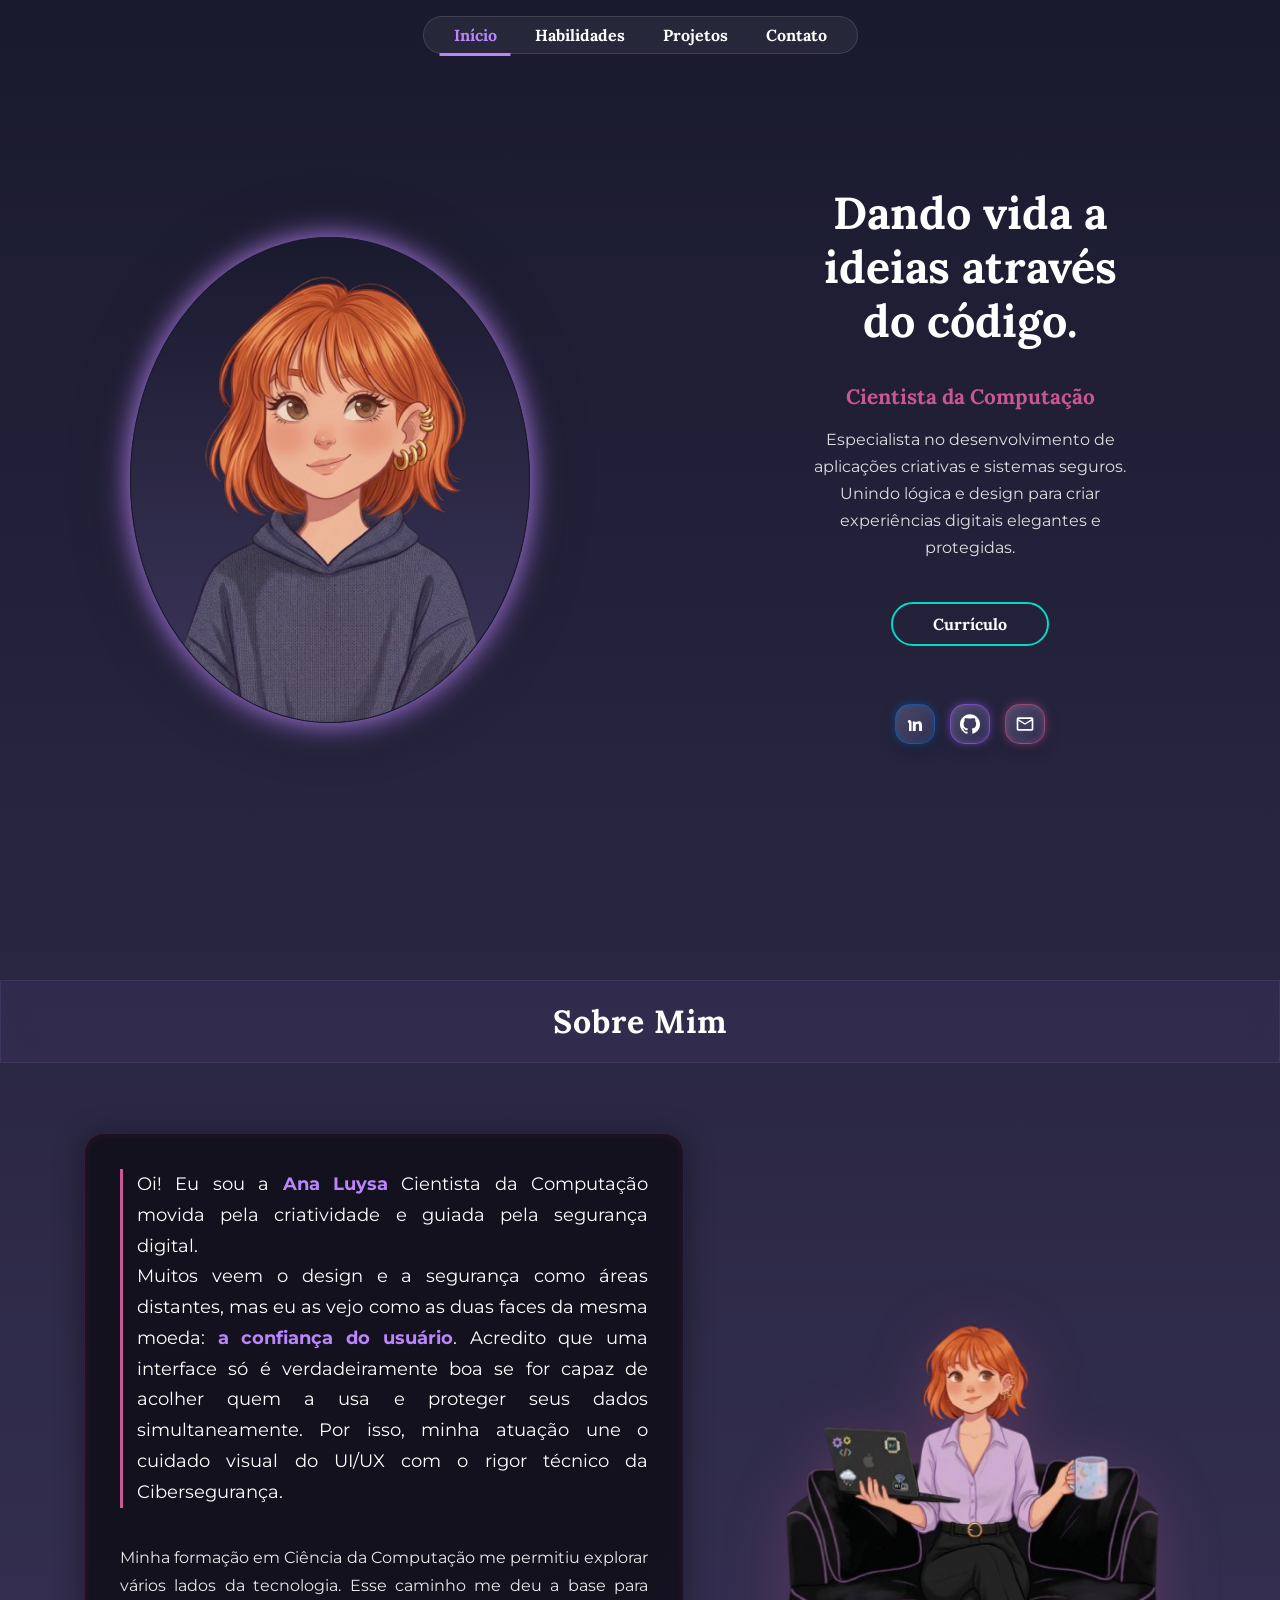
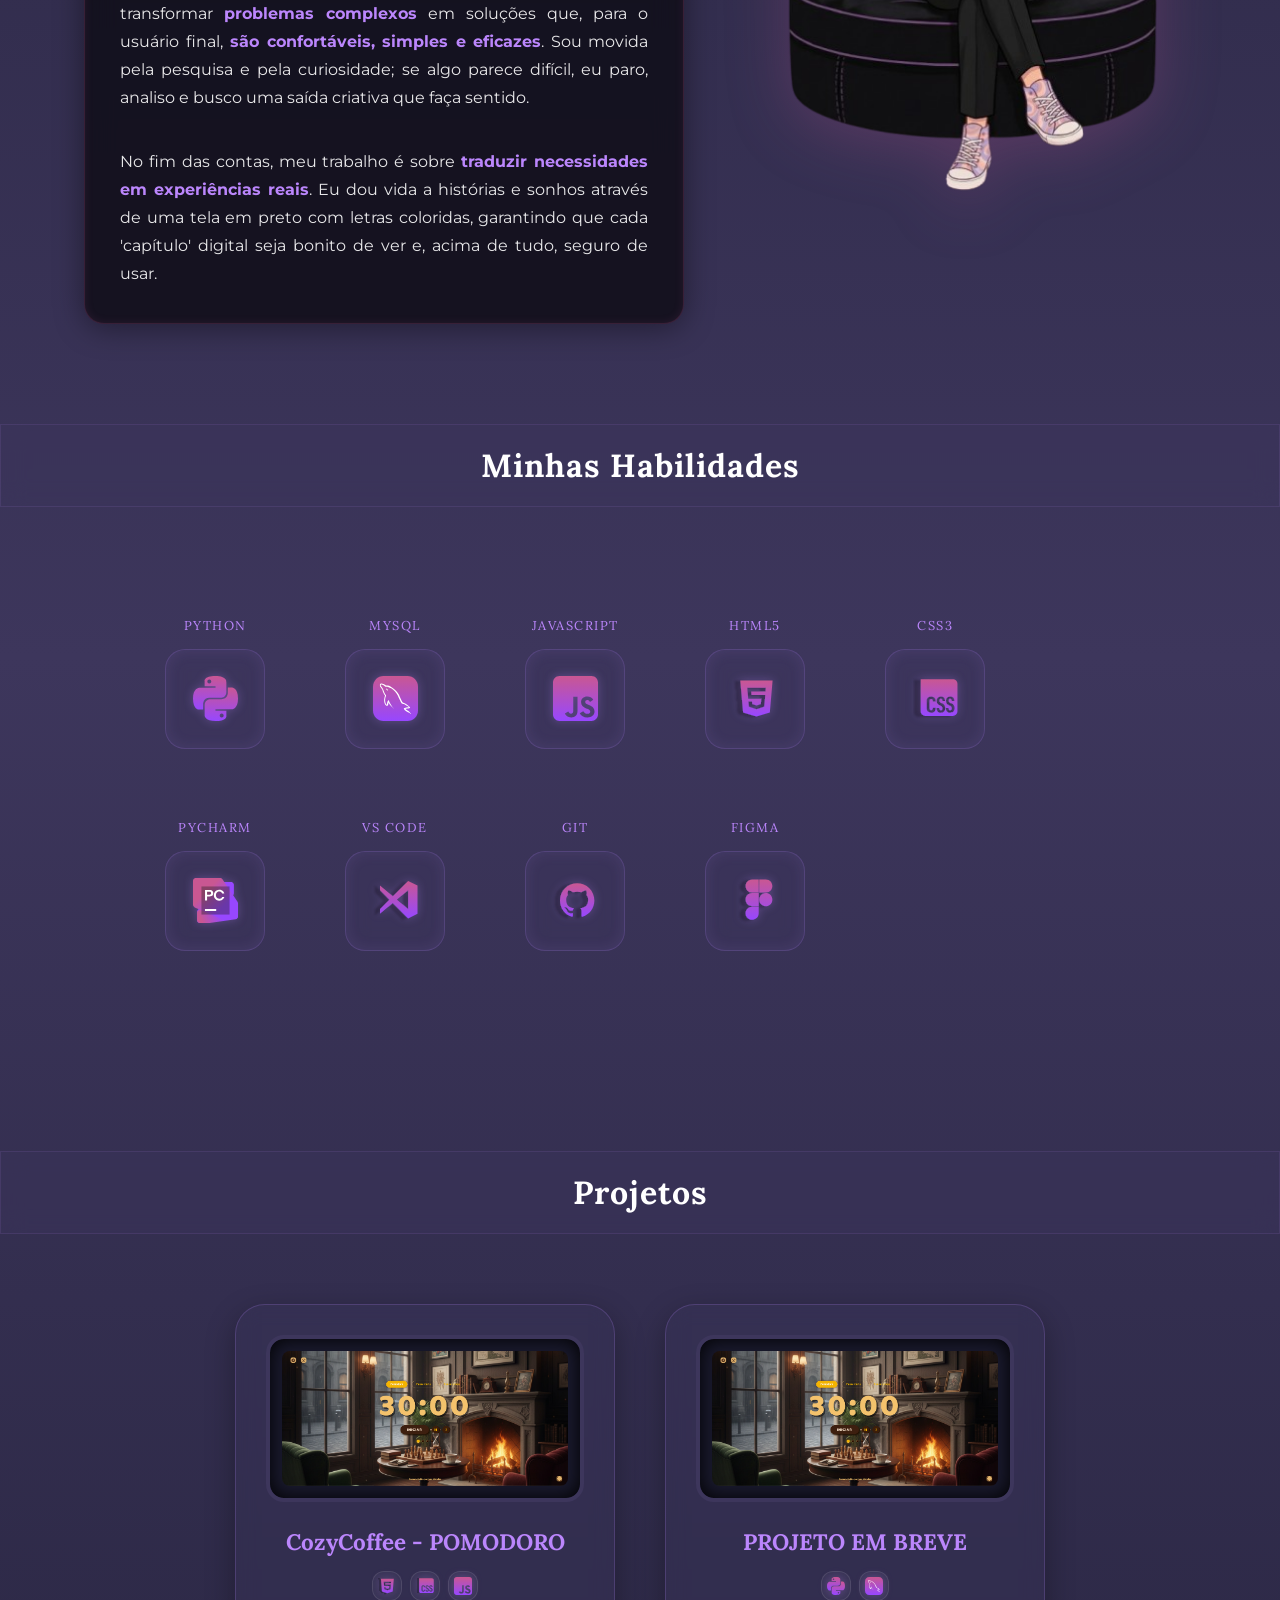
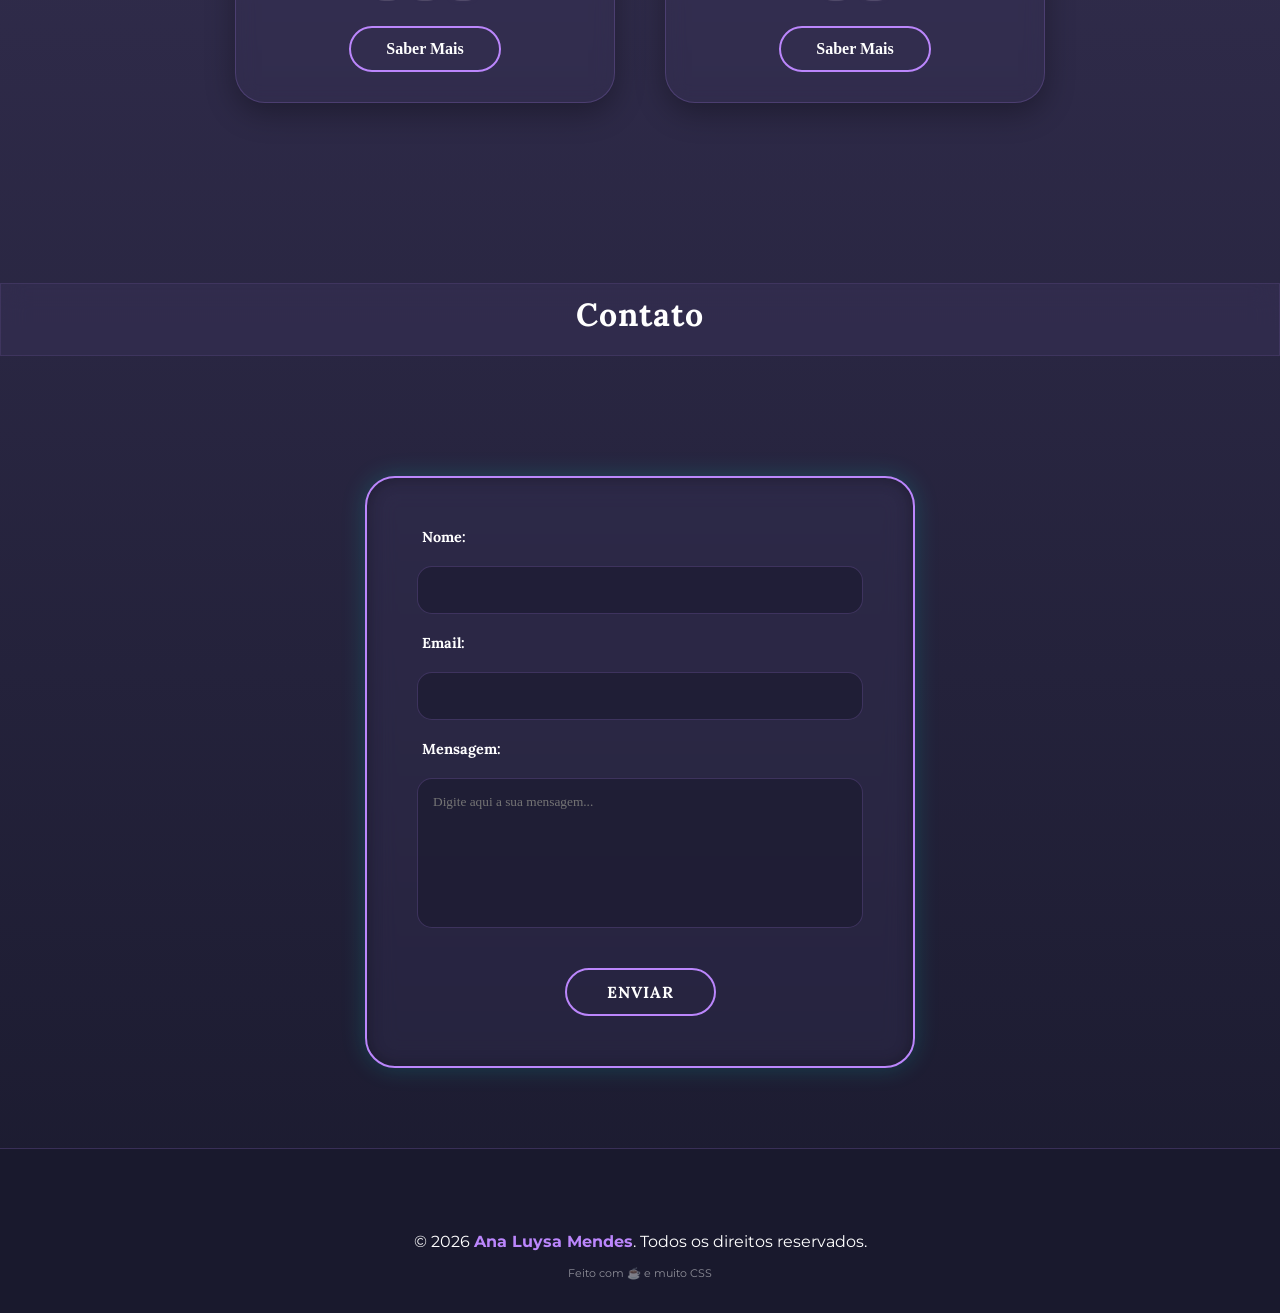
==== index.html @ b3abbc09 "Rename portfolio.html to index.html" ====
<!DOCTYPE html>
<html lang="pt-br">
<head>
    <meta charset="UTF-8">
    <meta name="viewport" content="width=device-width, initial-scale=1.0">
    <title>Ana Luysa Mendes</title>
    <link rel="stylesheet" href="portfoilio.css">
    <link rel="shortcut icon" href="imagens/favicon/favicon.ico" type="image/x-icon">
    <link rel="preconnect" href="https://fonts.googleapis.com">
<link rel="preconnect" href="https://fonts.gstatic.com" crossorigin>
<link href="https://fonts.googleapis.com/css2?family=Lora:ital,wght@0,400..700;1,400..700&family=Montserrat:ital,wght@0,100..900;1,100..900&display=swap" rel="stylesheet">
</head>
<body>

   
<header>
    <nav>
        <div class="menu-toggle" id="mobile-menu">
            <span class="bar"></span>
            <span class="bar"></span>
            <span class="bar"></span>
        </div>

        <ul class="nav-list">
            <li><a href="#homepage">Início</a></li>
            <li><a href="#minhas-habilidades">Habilidades</a></li>
            <li><a href="#projetos">Projetos</a></li>
            <li><a href="#contato">Contato</a></li>
        </ul>
    </nav>
</header>


<section id="homepage">
     <div id="meteoros-container"></div>
    <div class="perfil-container">
        <img src="imagens/perfil-1.png" alt="perfil-1" id="foto-1"> 
    </div>

    
    
    <div id="texto-homepage"> 
       <h1>Dando vida a ideias através do código.</h1>
        <h2>Cientista da Computação</h2>
        
        
    <p>Especialista no desenvolvimento de aplicações criativas e sistemas seguros. <br>Unindo lógica e design para criar experiências digitais elegantes e protegidas.
        </p>
        
        <a href="Currículo-estagio-Ana-Luysa.pdf" class="cv-download" download>
            Currículo
        </a>
        
      <div class="icones-homepage">
            
           <div class="icon-content" data-social="linkedin">
    <span class="tooltip">LinkedIn</span>
    <a href="https://www.linkedin.com/in/analuysamendes/" target="_blank" aria-label="LinkedIn">
        <div class="filled"></div>
        <svg viewBox="0 0 24 24" fill="currentColor" xmlns="http://www.w3.org/2000/svg">
            <path d="M20.447 20.452h-3.554v-5.569c0-1.328-.027-3.037-1.852-3.037-1.853 0-2.136 1.445-2.136 2.939v5.667H9.351V9h3.414v1.561h.046c.477-.9 1.637-1.85 3.37-1.85 3.601 0 4.267 2.37 4.267 5.455v6.286zM5.337 7.151c-1.144 0-1.99.766-1.99 1.815 0 1.05.846 1.816 1.99 1.816 1.146 0 1.992-.766 1.992-1.816-.002-1.049-.848-1.815-1.992-1.815zm-.507 13.3H7.818V9H4.83v11.452z" />
        </svg>
    </a>

</div>

            <div class="icon-content" data-social="github">
                <span class="tooltip">GitHub</span>
                <a href="https://github.com/asyulmendes" target="_blank" aria-label="GitHub">
                    <div class="filled"></div>
                    <svg viewBox="0 0 24 24" fill="currentColor" xmlns="http://www.w3.org/2000/svg"><path d="M12 .297c-6.63 0-12 5.373-12 12 0 5.303 3.438 9.8 8.205 11.385.6.11.82-.26.82-.577 0-.285-.01-1.04-.015-2.04-3.344.726-4.043-1.612-4.043-1.612-.547-1.388-1.332-1.756-1.332-1.756-1.089-.745.083-.73.083-.73 1.205.084 1.838 1.238 1.838 1.238 1.07 1.835 2.809 1.305 3.495.998.108-.775.42-1.305.762-1.604-2.665-.304-5.466-1.334-5.466-5.933 0-1.31.468-2.385 1.236-3.225-.125-.304-.535-1.524.118-3.18 0 0 1.006-.323 3.3-.123 1.9.528 3.844.528 5.746 0 2.292-.2 3.298.123 3.298.123.653 1.656.242 2.876.118 3.18.767.84 1.235 1.915 1.235 3.225 0 4.61-2.805 5.627-5.474 5.927.43.37.823 1.102.823 2.22 0 1.603-.015 2.898-.015 3.28 0 .32.21.69.825.575C20.565 22.096 24 17.59 24 12.297c0-6.627-5.373-12-12-12z"/></svg>
                </a>
            </div>
            
            <div class="icon-content" data-social="email">
                <span class="tooltip">Email</span>
                <a href="mailto:analuysa.mendes@hotmail.com" target="_blank" aria-label="E-mail">
                    <div class="filled"></div>
                    <svg viewBox="0 0 24 24" fill="currentColor" xmlns="http://www.w3.org/2000/svg"><path d="M22 6c0-1.1-.9-2-2-2H4c-1.1 0-2 .9-2 2v12c0 1.1.9 2 2 2h16c1.1 0 2-.9 2-2V6zm-2 0l-8 5-8-5h16zm0 12H4V8l8 5 8-5v10z"/></svg>
                </a>
            </div>
        </div>
</section>

    <main>
<section id="sobre-mim">
    
    <h1 class="section">Sobre Mim</h1>
    
    <div class="sobremim-flex-wrapper"> 
        
        <div class="conteudo-glass-texto">
            
            <div class="texto-sobremim-agrupado">
                
               <p>
                   Oi! Eu sou a <strong>Ana Luysa</strong> Cientista da Computação movida pela criatividade e guiada pela segurança digital.
                   <br>
                   Muitos veem o design e a segurança como áreas distantes, mas eu as vejo como as duas faces da mesma moeda: <strong>a confiança do usuário</strong>. Acredito que uma interface só é verdadeiramente boa se for capaz de acolher quem a usa e proteger seus dados simultaneamente. Por isso, minha atuação une o cuidado visual do UI/UX com o rigor técnico da Cibersegurança.
               </p>
               <br>
               <p>Minha formação em Ciência da Computação me permitiu explorar vários lados da tecnologia. Esse caminho me deu a base para transformar <strong>problemas complexos</strong> em soluções que, para o usuário final,<strong> são confortáveis, simples e eficazes</strong>. Sou movida pela pesquisa e pela curiosidade; se algo parece difícil, eu paro, analiso e busco uma saída criativa que faça sentido.</p>
               <br>
               <p>No fim das contas, meu trabalho é sobre <strong>traduzir necessidades em experiências reais</strong>. Eu dou vida a histórias e sonhos através de uma tela em preto com letras coloridas, garantindo que cada 'capítulo' digital seja bonito de ver e, acima de tudo, seguro de usar.</p>

            </div>
            
        </div>
        
        <img src="imagens/perfil-2.png" alt="foto-perfil-2" class="imagem-sobremim">
        
    </div>
</section>

    

 <section id="minhas-habilidades">
    <h1 class="section">Minhas Habilidades</h1>
    
    <div class="habilidades-container">
        <div class="habilidade-grupo">
            
            <div class="icones-grid">
                <div class="habilidade-card">
                    <span class="nome-skill">Python</span>
                    <div class="icone-box"> <img src="icones/icons_python.svg" alt="Python"> </div>
                </div>
                <div class="habilidade-card">
                    <span class="nome-skill">MySQL</span>
                    <div class="icone-box"> <img src="icones/icons_mysql.svg" alt="MySQL"> </div>
                </div>
                <div class="habilidade-card">
                    <span class="nome-skill">JavaScript</span>
                    <div class="icone-box"> <img src="icones/icons_javascript.svg" alt="JS"> </div>
                </div>

                <div class="habilidade-card">
                    <span class="nome-skill">HTML5</span>
                    <div class="icone-box"> <img src="icones/icons_html.svg" alt="HTML"> </div>
                </div>
                <div class="habilidade-card">
                    <span class="nome-skill">CSS3</span>
                    <div class="icone-box"> <img src="icones/icons_css.svg" alt="CSS"> </div>
                </div>
            </div>
        </div>

        <div class="habilidade-grupo">
           
            <div class="icones-grid">
                <div class="habilidade-card">
                    <span class="nome-skill">PyCharm</span>
                    <div class="icone-box"> <img src="icones/icons_pycharm.svg" alt="PyCharm"> </div>
                </div>
                <div class="habilidade-card">
                    <span class="nome-skill">VS Code</span>
                    <div class="icone-box"> <img src="icones/icons_vscode.svg" alt="VS Code"> </div>
                </div>
                <div class="habilidade-card">
                    <span class="nome-skill">Git</span>
                    <div class="icone-box"> <img src="icones/icons_github.svg" alt="Git"> </div>
                </div>
                <div class="habilidade-card">
                    <span class="nome-skill">Figma</span>
                    <div class="icone-box"> <img src="icones/icons_figma.svg" alt="Figma"> </div>
                </div>
            </div>
        </div>
    </div>
</section>


 <section id="projetos">
    <h1 class="section">Projetos</h1>
    <div class="projetos-container">

        <div class="projeto-item">
            <div class="monitor-frame">
                <img src="imagens/cozycoffee-proj.png" alt="CozyCoffee">
            </div>
            <div class="projeto-info">
                <h2>CozyCoffee - POMODORO</h2>
                <div class="tech-glass-pills">
                    <div class="tech-pill"><img src="icones/icons_html.svg" alt="HTML"></div>
                    <div class="tech-pill"><img src="icones/icons_css.svg" alt="CSS"></div>
                    <div class="tech-pill"><img src="icones/icons_javascript.svg" alt="JS"></div>
                </div>
                <a href="#" class="btn-saber-mais">Saber Mais</a>
            </div>
        </div>

        <div class="projeto-item">
            <div class="monitor-frame">
                <img src="imagens/cozycoffee-proj.png" alt="Projeto 2">
            </div>
            <div class="projeto-info">
                <h2>PROJETO EM BREVE</h2>
                <div class="tech-glass-pills">
                    <div class="tech-pill"><img src="icones/icons_python.svg" alt="Python"></div>
                    <div class="tech-pill"><img src="icones/icons_mysql.svg" alt="MySQL"></div>
                </div>
                <a href="#" class="btn-saber-mais">Saber Mais</a>
            </div>
        </div>

    </div>
</section>

      <section id="contato">
<h1 class="section">Contato</h1>
        <form method="post" action="enviar_email.php">
            <label for="name">Nome:</label>
            <input type="text" id="name" name="name" required>

            <label for="email">Email:</label>
            <input type="email" id="email" name="email" required>

            <label for="message">Mensagem:</label>
            <textarea id="message" name="message" required placeholder="Digite aqui a sua mensagem..."></textarea>

            <button type="submit" class="btn-enviar">Enviar</button>
        </form>
      </section>

    </main>

 <footer>
    <p>&copy; 2026 <a href="https://www.linkedin.com/in/analuysamendes/" target="_blank">Ana Luysa Mendes</a>. Todos os direitos reservados.</p>
    <p style="font-size: 0.7rem; margin-top: 10px; opacity: 0.5;">Feito com ☕ e muito CSS</p>
</footer>
    
     <script src="portfolio.js"> </script>
</body>

</html>
---- portfoilio.css ----
* {
  margin: 0;
  padding: 0;
  box-sizing: border-box;
}

:root {
  
  --cor-1: #1a1a2e; 
  --cor-2: #3d365c; 
  --cor-3: #c95792; 
  --cor-4: #bb86fc; 
  --cor-5: #03dac6; 
  
  --cor-texto-principal: #f8f9fa; 
  --fonte-destaque: "Lora", sans-serif;
  --fonte-texto: "Montserrat", sans-serif;
}

/* ===================== BASE ===================== */
html {
  scroll-behavior: smooth;
}

body {
  background-image: linear-gradient(to bottom, var(--cor-1), var(--cor-2), var(--cor-1));  
  min-height: 100vh;
  overflow-x: hidden;
}

a {
  text-decoration: none;
}

strong {
  color: var(--cor-4);
  font-weight: bold;
}

/* ===================== NAV ===================== */
header
 {
  background-color: transparent;
  transition: background-color 0.4s ease;
}
.menu-toggle {
  display: none;
}

nav {
    display: flex;
    justify-content: center;
    align-items: center;
    height: 70px;
    width: 100%;
    position: fixed;
    top: 0;
    left: 0;
    z-index: 1000;
    padding: 0 5%;
    transition: all 0.4s ease;
}

.nav-list {
    display: flex;
    list-style: none;
    gap: 10px;
    font-family: var(--fonte-destaque);
    font-weight: bold;
    background: rgba(255, 255, 255, 0.06);
    backdrop-filter: blur(14px);
    border: 1px solid rgba(255, 255, 255, 0.12);
    border-radius: 50px;
    padding: 8px 16px;
}

nav.scrolled {
  background-color: rgba(61, 54, 92, 0.92);
  backdrop-filter: blur(12px);
  -webkit-backdrop-filter: blur(12px);
  box-shadow: 0 0 5px var(--cor-3), 0 0 10px rgba(0, 0, 0, 0.4);
}

nav ul {
  list-style: none;
  display: flex;
  gap: 8px;               
  font-family: var(--fonte-destaque);
  font-weight: bold;

  
  background: rgba(255, 255, 255, 0.06);
  backdrop-filter: blur(14px);
  -webkit-backdrop-filter: blur(14px);
  border: 1px solid rgba(255, 255, 255, 0.12);
  border-radius: 50px;    
  padding: 8px 16px;       
}

nav li a {
   padding: 6px 14px;
  border-radius: 50px;
  position: relative;
  text-decoration: none;
  color: white;
  transition: color 0.3s ease;
}

nav li a::after {
  content: "";
  position: absolute;
  width: 0;
  height: 3px;
  bottom: -5px;
  left: 50%;                        
  transform: translateX(-50%);      
  background-color: var(--cor-4);
  transition: width 0.3s ease-in-out;
}

nav li a:hover::after {
  width: 100%;
}

nav li a:hover {
  color: var(--cor-4);
}
nav li a.active {
  color: var(--cor-4);
}

nav li a.active::after {
  width: 100%;
}
/* ===================== METEOROS FLUTUANTES ===================== */
#meteoros-container {
  position: absolute;
  top: 0;
  left: 0;
  width: 100%;
  height: 100%;
  pointer-events: none;
  z-index: 0;

}

.meteoro {
    position: absolute;
    width: 28px;
    height: 28px;
    background-size: contain;
    background-repeat: no-repeat;
    z-index: -1;
    pointer-events: none;
}

.meteoro.figma, .meteoro.python, .meteoro.js, .meteoro.security {
    filter: drop-shadow(0 0 8px var(--cor-2)); /* Brilho Roxo Neon */
}

.meteoro.git, .meteoro.vscode, .meteoro.mysql, .meteoro.pycharm, .meteoro.html, .meteoro.css {
    filter: drop-shadow(0 0 8px var(--cor-1)); /* Brilho Azul Ciano/Futurista */
}

.meteoro.figma { background-image: url('icones/icons_figma.svg'); }
.meteoro.security { background-image: url('icones/icons_security.svg'); }
.meteoro.python { background-image: url('icones/icons_python.svg'); }
.meteoro.git { background-image: url('icones/icons_github.svg'); }
.meteoro.vscode { background-image: url('icones/icons_vscode.svg'); }
.meteoro.mysql { background-image: url('icones/icons_mysql.svg'); }
.meteoro.pycharm { background-image: url('icones/icons_pycharm.svg'); }
.meteoro.js { background-image: url('icones/icons_javascript.svg'); }
.meteoro.html { background-image: url('icones/icons_html.svg'); }
.meteoro.css { background-image: url('icones/icons_css.svg'); }

@keyframes cairMeteoro {
    0% { transform: translateY(-100px) rotate(0deg); opacity: 0; }
    10% { opacity: 0.4; }
    90% { opacity: 0.4; }
    100% { transform: translateY(110vh) rotate(720deg); opacity: 0; }
}
/* ===================== HOMEPAGE ===================== */
#homepage {
  display: flex;
  flex-direction: row;
  align-items: center;
  justify-content: center;
  gap: 5rem;
  font-family: var(--fonte-destaque);
  color: white;
  max-width: 1200px;
  min-height: 100vh;
  margin: 0 auto;
  padding-top: 60px;
}

#foto-1 {
  width: 100%;
  max-width: 400px;
  height: auto;
  margin: 5px 0;
  background-image: linear-gradient( var(--cor-1), var(--cor-2));
  border: 1px solid var(--cor-1);
  border-radius: 70%;
  box-shadow: 0 0 30px var(--cor-4), 0 0 60px rgba(0, 0, 0, 0.4);
  

}

/* ===================== PERFIL + ÍCONES FLUTUANTES ===================== */
.perfil-container {
  position: relative;
  flex-direction: row;
  width: 580px;
  height: 720px;
  display: flex;
  justify-content: center;
  align-items: center;
}

.icone-box {
  position: absolute;
  width: 45px;
  height: 45px;
  display: flex;
  justify-content: center;
  align-items: center;
  background: rgba(255, 255, 255, 0.05);
  backdrop-filter: blur(10px);
  border: 1px solid rgba(255, 255, 255, 0.15);
  border-radius: 12px;
  box-shadow: 0 4px 15px rgba(0, 0, 0, 0.25);
  z-index: 10;
  animation: flutuar 3s ease-in-out infinite;
  transition: transform 0.3s ease, box-shadow 0.3s ease;
}

.icone-box:hover {
  transform: scale(1.2) !important;
  box-shadow: 0 0 15px rgba(201, 87, 146, 0.6);
  animation-play-state: paused;
}


/* ===================== TEXTO HOMEPAGE ===================== */
#texto-homepage {
  max-width: 350px;
  display: flex;
  flex-direction: column;
  align-items:center;
  text-align: center;
  margin: 0 auto;
  position: relative;
}


#texto-homepage strong {
  color: white;
  white-space: nowrap;
  text-align: left;
}

#texto-homepage h1 {
  font-size: 2.8em;
  line-height: 1.2;
  white-space: normal;
  max-width: 500px;
  margin-bottom: 10px;
}

#texto-homepage h2 {
  font-size: 1.3em;
  font-family: var(--fonte-destaque);
  color: var(--cor-3);
  margin-top: 25px;
}

#texto-homepage p {
  width: 100%;
  max-width: 420px;
  font-size: 1em;
  font-family: var(--fonte-texto);
  color: rgba(255, 255, 255, 0.85);
  font-weight: 400;
  margin-top: 16px;
  text-align: center;
  line-height: 1.7;
}

/* ===================== BOTÃO DOWNLOAD CV ===================== */
.cv-download {
    position: relative;
    padding: 10px 40px;
    background: transparent;
    border: 2px solid var(--cor-5); /* Azul Ciano para destacar do Roxo */
    color: white;
    font-weight: bold;
    border-radius: 30px;
    text-decoration: none;
    overflow: hidden;
    z-index: 1;
    transition: 0.4s;
    display: inline-flex;
    align-items: center;
    gap: 8px;
    margin: 40px auto 0 auto;
}

.cv-download::before {
  content: '';
    position: absolute;
    top: 0;
    left: -100%;
    width: 100%;
    height: 100%;
    background: var(--cor-5); /* Preenche com Azul Ciano */
    transition: 0.4s;
    z-index: -1;
}

.cv-download:hover::before {
  left: 0;
}

.cv-download:hover {
color: var(--cor-1); /* Fundo escuro para contraste */
    box-shadow: 0 0 20px rgba(3, 218, 198, 0.4);
}

.cv-download:active {
  transform: translateY(-1px) scale(1.01);
}

/* ===================== ÍCONES SOCIAIS ===================== */
.icones-homepage {
  margin-top: 28px;
  display: flex;
  flex-direction: row;
  gap: 3px;
  justify-content: center;
}

.icon-content {
  margin: 30px 6px;
  position: relative;
  display: inline-block;
}

.icon-content .tooltip {
  position: absolute;
  top: -30px;
  left: 50%;
  transform: translateX(-50%);
  color: #fff;
  padding: 6px 10px;
  border-radius: 15px;
  opacity: 0;
  visibility: hidden;
  font-size: 13px;
  transition: all 0.3s ease;
  z-index: 0;
  font-family: var(--fonte-texto);
  white-space: nowrap;
}

.icon-content:hover .tooltip {
  opacity: 1;
  visibility: visible;
  top: -46px;
}

.icon-content a {
  position: relative;
  overflow: hidden;
  display: flex;
  justify-content: center;
  align-items: center;
  width: 40px;
  height: 40px;
  border-radius: 15px;
  color: #fff;
  background: linear-gradient(135deg, rgba(255,255,255,0.18), rgba(255,255,255,0.06));
  backdrop-filter: blur(14px) saturate(180%);
  -webkit-backdrop-filter: blur(14px) saturate(180%);
  transition: all 0.35s ease-in-out;
  box-shadow: inset 0 1px 2px rgba(255,255,255,0.45),
              inset 0 -2px 6px rgba(0,0,0,0.85),
              0 6px 16px rgba(0,0,0,0.22);
}

.icon-content[data-social="github"] a {
  border: 1px solid rgba(152, 98, 252, 0.6);
  box-shadow: inset 0 0 6px rgba(152,98,252,0.4), 0 0 10px rgba(152,98,252,0.5), 0 6px 16px rgba(0,0,0,0.25);
}

.icon-content[data-social="linkedin"] a {
  border: 1px solid rgba(10, 102, 194, 0.6);
  box-shadow: inset 0 0 6px rgba(10,102,194,0.4), 0 0 10px rgba(10,102,194,0.5), 0 6px 16px rgba(0,0,0,0.25);
}

.icon-content[data-social="email"] a {
  border: 1px solid rgba(201, 87, 146, 0.6);
  box-shadow: inset 0 0 6px rgba(201,87,146,0.4), 0 0 10px rgba(201,87,146,0.5), 0 6px 16px rgba(0,0,0,0.25);
}

.icon-content a::before {
  content: "";
  position: absolute;
  top: -50%; left: -50%;
  width: 200%; height: 200%;
  background: linear-gradient(120deg, rgba(255,255,255,0) 30%, rgba(255,255,255,0.4) 50%, rgba(255,255,255,0) 70%);
  transform: rotate(25deg) translateX(-100%);
  transition: transform 0.8s ease;
  z-index: 0;
}

.icon-content a:hover::before {
  transform: rotate(25deg) translateX(100%);
}

.icon-content a:hover {
  box-shadow: 3px 2px 45px 0px rgba(0,0,0,0.5);
  color: white;
  text-decoration: none;
}

.icon-content a svg {
  position: relative;
  z-index: 1;
  width: 20px;
  height: 20px;
}

@keyframes premiumGradient {
  0%   { background-position: 0% 50%; }
  50%  { background-position: 100% 50%; }
  100% { background-position: 0% 50%; }
}

.icon-content a .filled {
  position: absolute;
  top: 0; left: 0;
  width: 100%; height: 100%;
  z-index: 0;
  transition: all 0.3s ease-in-out;
  border-radius: 15px;
}

.icon-content[data-social="github"] a:hover .filled {
  background: linear-gradient(135deg, var(--cor-2), var(--cor-1), var(--cor-2), var(--cor-2));
  background-size: 400% 400%;
  animation: premiumGradient 6s ease infinite;
}

.icon-content[data-social="linkedin"] a:hover .filled {
  background: linear-gradient(135deg, #004d99, #0a66c2, #1a83ff, #004d99);
  background-size: 400% 400%;
  animation: premiumGradient 6s ease infinite;
}

.icon-content[data-social="email"] a:hover .filled {
  background: linear-gradient(135deg, var(--cor-1), var(--cor-2), var(--cor-3), var(--cor-1));
  background-size: 400% 400%;
  animation: premiumGradient 6s ease infinite;
}

/* ===================== SECTION TITLE ===================== */
.section {
  font-family: var(--fonte-destaque);
  color: white;
  font-size: 2em;
  font-weight: bolder;
  padding: 20px 0;
  margin-top: 80px;
  text-align: center;
  background: rgba(61, 54, 92, 0.4); 
  border: 1px solid rgba(187, 134, 252, 0.1); 
  backdrop-filter: blur(12px);
  margin-bottom: 50px;
  width: 100%;
  letter-spacing: 1px;
}

/* ===================== SOBRE MIM ===================== */
p {
  font-family: var(--fonte-texto);
  color: white;
  font-size: 1rem;
  line-height: 1.6;
  margin-top: 50px;
}

.sobremim-flex-wrapper {
  display: flex;
  flex-direction: row;
  justify-content: space-between;
  align-items: center;
  gap: 40px;
  width: 90%;
  max-width: 1200px;
  margin: 0 auto 80px auto;
  padding: 20px;
}

.conteudo-glass-texto {
  flex: 1;
  max-width: 600px;
  padding: 35px;
  background: rgba(16, 14, 24, 0.85);
  border-radius: 20px;
  backdrop-filter: blur(15px);
  -webkit-backdrop-filter: blur(15px);
  border: 1px solid rgba(201, 87, 146, 0.2); 
  box-shadow: inset 0 0 10px rgba(201, 87, 146, 0.1), 0 4px 30px rgba(0, 0, 0, 0.4);
  transition: border-color 0.3s ease, box-shadow 0.3s ease;
}

.conteudo-glass-texto:hover {
  border-color: rgba(201, 87, 146, 0.45);
  box-shadow: inset 0 0 15px rgba(201, 87, 146, 0.15), 0 8px 40px rgba(0, 0, 0, 0.5);
}

.texto-sobremim-agrupado {
  hyphens: auto;
}

.texto-sobremim-agrupado p {
  font-family: var(--fonte-texto);
  font-weight: 400;
  color: rgba(255, 255, 255, 0.9);
  font-size: 1em;
  line-height: 1.75;
  text-align: justify;
  margin: 0 0 18px 0;
}

.texto-sobremim-agrupado p:first-child {
  font-size: 1.1em;
  color: white;
  border-left: 3px solid var(--cor-3);
  padding-left: 14px;
}
.texto-sobremim-agrupado p:last-child {
  margin-bottom: 0;
}

.imagem-sobremim {
  flex: 1;
  max-width: 450px;
  height: auto;
  position: static;
  z-index: 1;
  filter: drop-shadow(0 10px 30px rgba(201, 87, 146, 0.25));
  transition: filter 0.4s ease;
}

.imagem-sobremim:hover {
  filter: drop-shadow(0 15px 40px rgba(201, 87, 146, 0.45));
}


.habilidades-container {
display: flex;
  flex-direction: column;
  align-items: center;
  gap: 50px;
  width: 100%;
  padding: 40px 0;
}
.habilidade-grupo {
  width: 90%;
  max-width: 1000px;
  display: flex;
  flex-direction: column;
  align-items: center;
}


.icones-grid {
  display: grid;
  grid-template-columns: repeat(auto-fit, minmax(110px, 150px));
  gap: 30px;
  width: 100%;
  justify-items: center;
  margin-top: 20px;
}

.habilidade-card {
  display: flex;
  flex-direction: column;
  align-items: center;
  gap: 15px;
  position: relative !important; 
  top: auto !important;
  left: auto !important;
  right: auto !important;
  bottom: auto !important;
}

.nome-skill {
  font-family: var(--fonte-destaque);
  font-size: 0.8rem;
  color: var(--cor-4);
  text-transform: uppercase;
  letter-spacing: 1.5px;
}

.habilidade-card .icone-box {
  position: relative !important; 
  width: 100px;
  height: 100px;
  background: rgba(61, 54, 92, 0.4);
  backdrop-filter: blur(10px);
  border: 1px solid rgba(187, 134, 252, 0.2);
  border-radius: 20px;
  display: flex;
  justify-content: center;
  align-items: center;
  box-shadow: inset 0 0 15px rgba(187, 134, 252, 0.1);
  transition: all 0.4s ease;
  transform: none !important;
}
.habilidade-card:hover .icone-box {
  border-color: var(--cor-5);
  box-shadow: 0 0 20px rgba(3, 218, 198, 0.3);
  transform: translateY(-10px) !important;
}

.habilidade-card .icone-box img {
    width: 45px;
    height: 45px;
    filter: drop-shadow(0 0 5px rgba(187, 134, 252, 0.3));
}


/* ===================== PROJETOS ===================== */

#projetos {
  padding: 80px 0;
  width: 100%;
}

.projetos-container {
  display: flex;
  flex-wrap: wrap;
  justify-content: center;
  align-items: center;
  gap: 50px;
  padding: 20px;
}

.projeto-item {
  background:rgba(61, 54, 92, 0.3); 
  backdrop-filter: blur(10px);
  border: 1px solid rgba(187, 134, 252, 0.2);
  border-radius: 30px;
  padding: 30px;
  width: 380px;
  transition: all 0.4s cubic-bezier(0.175, 0.885, 0.32, 1.275);
  display: flex;
  flex-direction: column;
  align-items: center;
  box-shadow: 0 10px 30px rgba(0, 0, 0, 0.3);
}

.projeto-item:hover  {

transform: translateY(-15px);
border-color: var(--cor-5);
box-shadow: 0 0 40px rgba(3, 218, 198, 0.2);

}

.monitor-frame {
  width: 100%;
  background:var(--cor-1) ;
  padding: 12px;
  border-radius: 18px;
  border: 4px solid var(--cor-2);
  box-shadow: inset 0 0 20px #000;
  margin-bottom: 25px;
}

.monitor-frame img {
  width: 100%;
  border-radius: 8px;
  display: block;
}

.projeto-info {
    width: 100%;
    display: flex;
    flex-direction: column;
    align-items: center;
    gap: 5px;
}

.projeto-info h2 {
  font-family: var(--fonte-destaque);
  color: var(--cor-4);
  font-size: 1.4rem;
  margin-bottom: 5px;
  text-align: center;
  min-height: auto;
}

.tech-glass-pills {
  display: flex;
  gap: 8px;
  margin-top:5px;
  margin-bottom: 20px;
  justify-content: center;
}

.tech-pill {
width: 30px;
    height: 30px;
    background: rgba(255, 255, 255, 0.03);
    backdrop-filter: blur(5px);
    border: 1px solid rgba(255, 255, 255, 0.1);
    border-radius: 12px;
    display: flex;
    justify-content: center;
    align-items: center;
    transition: 0.3s;
}


.tech-pill img {
  width: 18px;
  height: 18px;
  filter: drop-shadow(0 0 5px rgba(187, 134, 252, 0.3));
}

.btn-saber-mais {
    position: relative;
    padding: 12px 35px;
    background: transparent;
    border: 2px solid var(--cor-4);
    color: white;
    text-decoration: none;
    border-radius: 25px;
    font-weight: bold;
    overflow: hidden;
    z-index: 1;
    transition: 0.4s;
    cursor: pointer;
}

.btn-saber-mais::before {
    content: '';
    position: absolute;
    top: 0;
    left: -100%;
    width: 100%;
    height: 100%;
    background: var(--cor-4);
    transition: 0.4s;
    z-index: -1;
}

.btn-saber-mais:hover {
    color: var(--cor-1);
}

.btn-saber-mais:hover::before {
    left: 0;
}





/* ===================== CONTATO ===================== */

#contato {
  
    min-height: 80vh; 
    display: flex;
    flex-direction: column;
    align-items: center; 
    justify-content: center;
    
}


#contato form {
  background: rgba(61, 54, 92, 0.3);
  backdrop-filter: blur(15px); 
  padding: 50px;
  border-radius: 30px;
  width: 100%;
  max-width: 550px;
  border: 2px solid var(--cor-4);
  box-shadow: 0 0 25px rgba(3, 218, 198, 0.2), 
                inset 0 0 15px rgba(0, 0, 0, 0.3);
  display: flex;
  flex-direction: column;
  align-items: stretch;
  gap: 20px;
  margin: 0 auto;

}

#contato h1.section {
  margin-bottom: 120px;
  text-align: center;
  width: 100%;
  padding-top: 10px;
}

#contato label {
  font-family: var(--fonte-destaque);
  color: white;
  font-size: 0.9rem;
  font-weight: bold;
  margin-left: 5px;
}

#contato input, #contato textarea {
  background: rgba(26,26,46,0.6);
  border: 1px solid rgba(187, 134, 252, 0.2);
  border-radius: 15px;
  padding: 15px;
  color: white;
  font-family: inherit;
  transition: 0.3s;
}

#contato input:focus, #contato textarea:focus {
  outline: none;
  border-color: var(--cor-5);
  background: rgba(26, 26, 46, 0.8);
    box-shadow: 0 0 10px rgba(3, 218, 198, 0.1);
}

#contato textarea {
  height: 150px;
  resize: none;
}

.btn-enviar {
    align-self: center;
    position: relative;
    padding: 12px 40px;
    background: transparent;
    border: 2px solid var(--cor-4);
    color: white;
    font-size: 1rem;
    font-weight: bold;
    font-family: var(--fonte-destaque);
    text-transform: uppercase;
    letter-spacing: 1px;
    border-radius: 25px;
    cursor: pointer;
    overflow: hidden;
    z-index: 1;
    transition: 0.4s;
    margin-top: 20px;
}

.btn-enviar:hover {
  color: var(--cor-texto-principal);
  background-color: var(--cor-4);
  box-shadow: 0 0 20px var(--cor-4);
}

.btn-enviar::before {
  left: 0;
  color: var(--cor-texto-principal);
  }

  .btn-enviar:focus {
    outline: none;
  }




  /* ===================== RODAPÉ ===================== */

  footer {
    width: 100%;
    padding: 30px 0;
    background: rgba(26, 26, 46, 0.9);
    backdrop-filter: blur(10px);
    border-top: 1px solid rgba(187, 134, 252, 0.2);
    text-align: center;
    margin-top: 80px;
  }

  footer o {
    color: rgba(255, 255, 255, 0.07);
    font-size: 0.9rem;
    font-family: var(--fonte-destaque);
  
  }

  footer a {
    color: var(--cor-4);
    text-decoration: none;
    font-weight: bold;
    transition: 0.3s;
    position: relative;
  }

  footer a:hover {
    color: var(--cor-5);
    text-shadow: 0 0 10px var(--cor-5);
  }

  footer a::after {
    content: "";
    position: absolute;
    width: 0;
    height: 1px;
    bottom: -2px;
    background-color: var(--cor-5);
    left: 0;
    bottom: -5px;
    transition: width 0.3s;
  }

  footer a:hover::after {
    width: 100%;
  }
/* ===================== RESPONSIVIDADE MOBILE ===================== */
@media (max-width: 900px) {
  nav {
    justify-content: flex-end !important;
    padding: 0 5%;
  }
 
.menu-toggle {
        display: block;
        cursor: pointer;
        z-index: 9999;
        position: relative; 
    }
.nav-list {
        display: flex;
        flex-direction: column;
        position: fixed;
        top: 0;
        right: -100%; 
        width: 100%;
        height: 100vh;
        background: rgba(26, 26, 46, 0.534);
        backdrop-filter: blur(15px);
        justify-content: center;
        align-items: center;
        transition: 0.4s ease;
        border-radius: 0; 
        border: none;
        z-index: 1050;
    }

    
    .nav-list.active {
        right: 0 !important;
    }

    .nav-list li {
        margin: 20px 0;
    }

  #homepage {
    flex-direction: column;
    gap: 2rem;
    padding: 80px 20px 40px;
    min-height: auto;
  }

  .perfil-container {
    width: 300px;
    height: 380px;
  }

  .icone-box {
    width: 36px;
    height: 36px;
  }

  .icone-box img {
    width: 20px;
    height: 20px;
  }

  #texto-homepage p {
    width: 90vw;
  }

  .sobremim-flex-wrapper {
    flex-direction: column;
    align-items: center;
    width: 95%;
  }

  .conteudo-glass-texto {
    max-width: 100%;
  }

  .imagem-sobremim {
    max-width: 260px;
  }

.icones-grid {
    grid-template-columns: repeat(3, 1fr);
    gap: 20px;
  }

  
  .projeto-item {
    width: 45%; 
    padding: 20px;
  }

  .tech-pill {
    width: 38px;
    height: 38px;
  }
  

}





@media (max-width: 600px) {

   .nav {
    display: none;
   }
  #texto-homepage h1 {
    font-size: 1.8em;
  }

  #texto-homepage h2 {
    font-size: 1.1em;
  }

  .perfil-container {
    width: 260px;
    height: 330px;
  }

  .js  { left: -5%; }
  .git { right: 0%; }

  .section {
    font-size: 1.3em;
  }

  .icon-content a {
    width: 40px;
    height: 40px;
  
  }

  .icon-content a svg {
    width: 20px;
    height: 20px;
  }
  #contato, #projetos, #minhas-habilidades {
        padding-left: 20px !important;
        padding-right: 20px !important;
    }
    #contato form {
        width: 100%; 
        padding: 25px 15px; 
        box-sizing: border-box; 
        border-radius: 20px;
}
.projetos-container {
        gap: 30px;
    }
    .projeto-item {
        width: 100%; 
        box-sizing: border-box;
        padding: 20px;
    }

    
    #contato input, #contato textarea {
        font-size: 16px; 
        padding: 12px;
    }
    .menu-toggle {
    display: block;
    cursor: pointer;
}
.menu-toggle .bar {
    display: block;
    width: 25px;
    height: 3px;
    margin: 5px auto;
    background-color: var(--cor-4);
    transition: 0.3s;
}
.bar {
    display: block;
    width: 25px;
    height: 3px;
    margin: 5px auto;
    background-color: var(--cor-4);
    transition: 0.3s;
}

.nav-list {
    position: fixed;
    left: -100%; 
    top: 70px;
    flex-direction: column;
    background: rgba(26, 26, 46, 0.95);
    backdrop-filter: blur(15px);
    width: 100%;
    border-bottom: 1px solid var(--cor-4);
    text-align: center;
    transition: 0.3s;
    z-index: 1000;
}

.nav-list.active {
    left: 0; 
}

.nav-list li {
    margin: 25px 0;
}
.nav-list li a {
    font-size: 1.2em;
    color: white;
    font-weight: bold;
} 
}
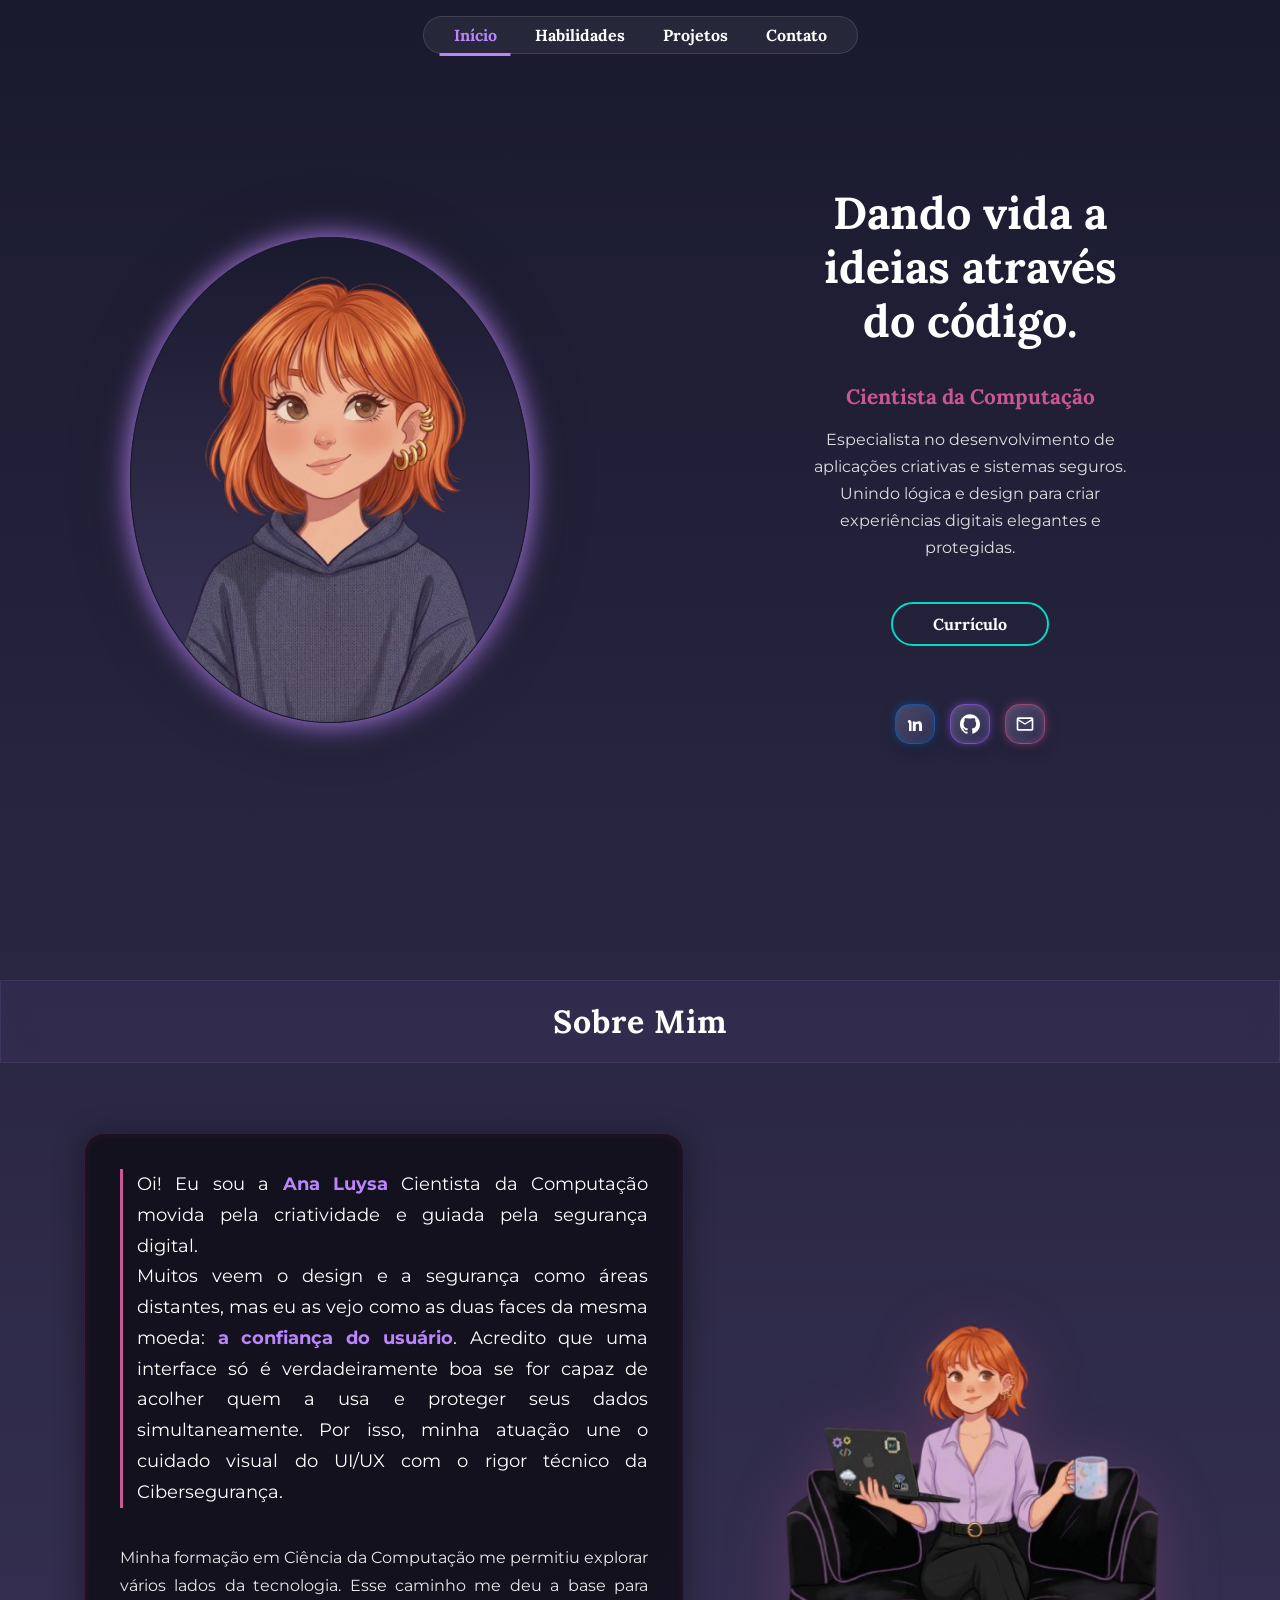
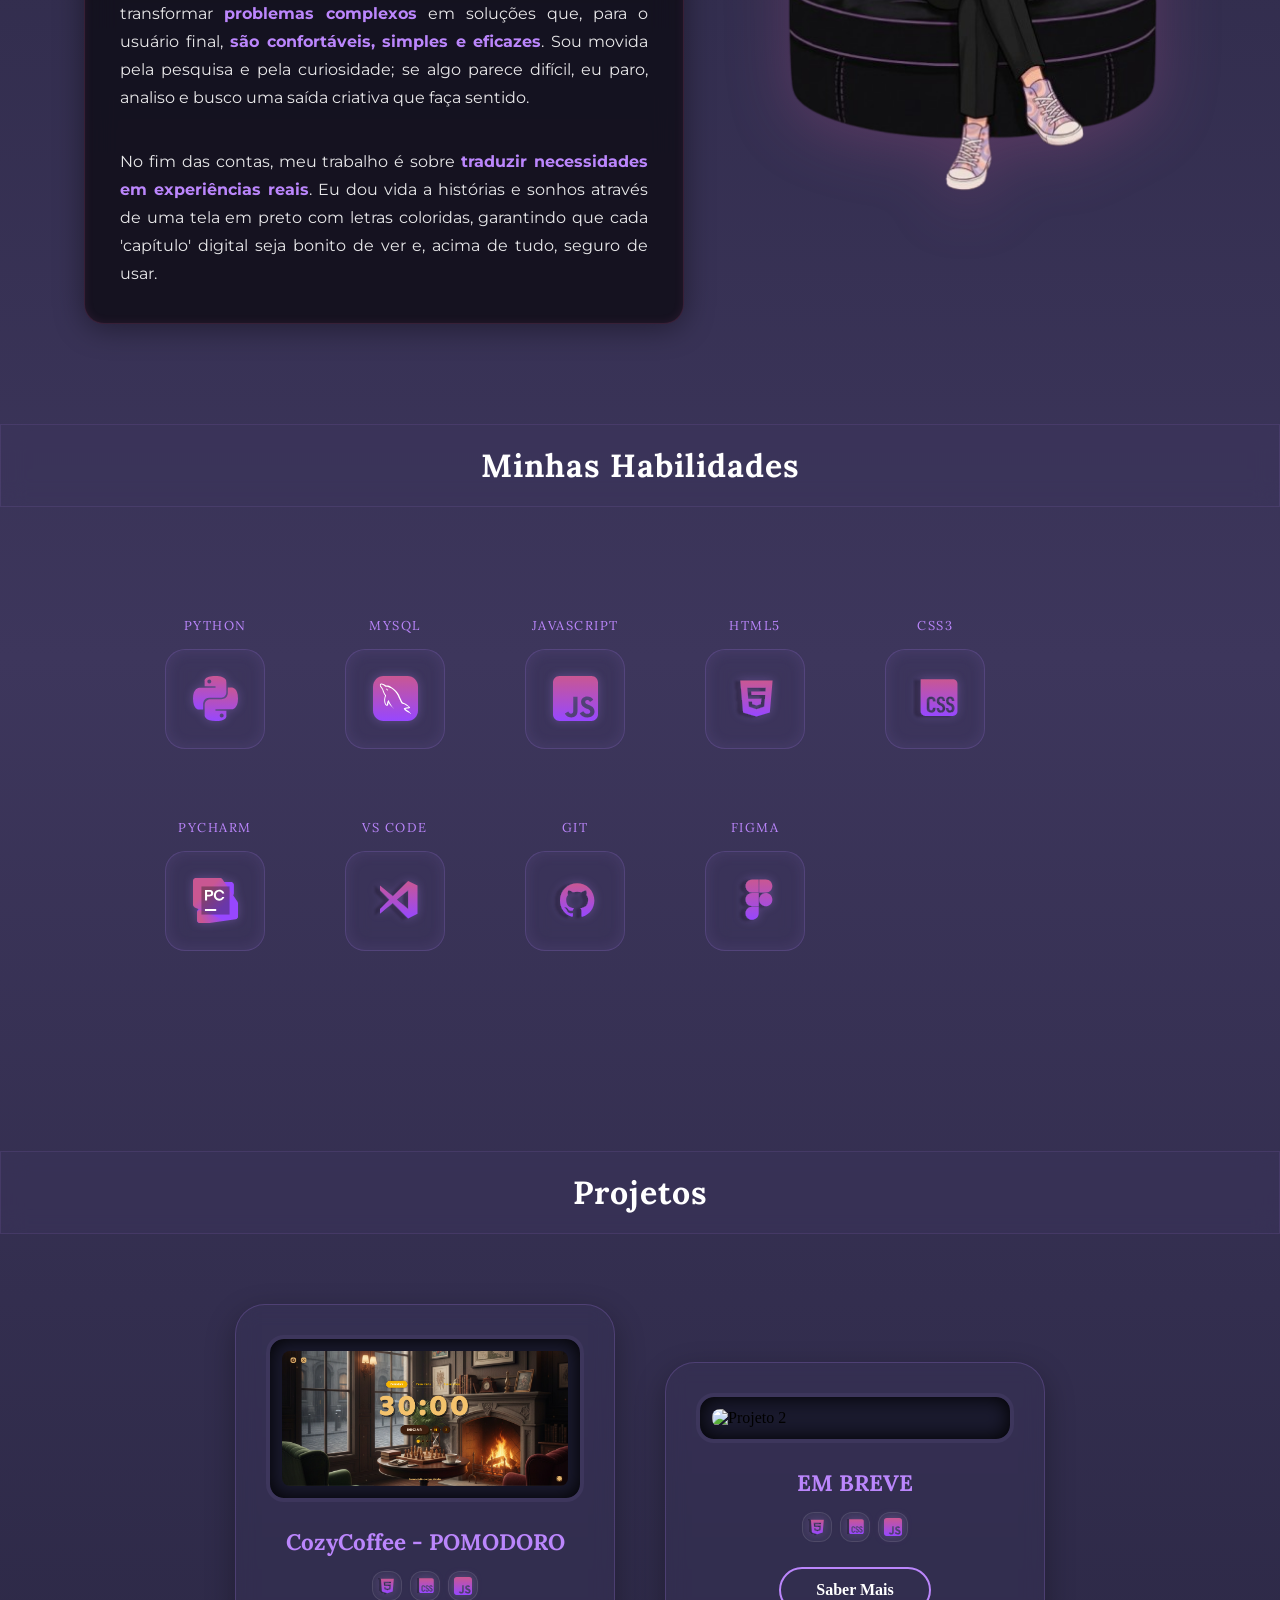
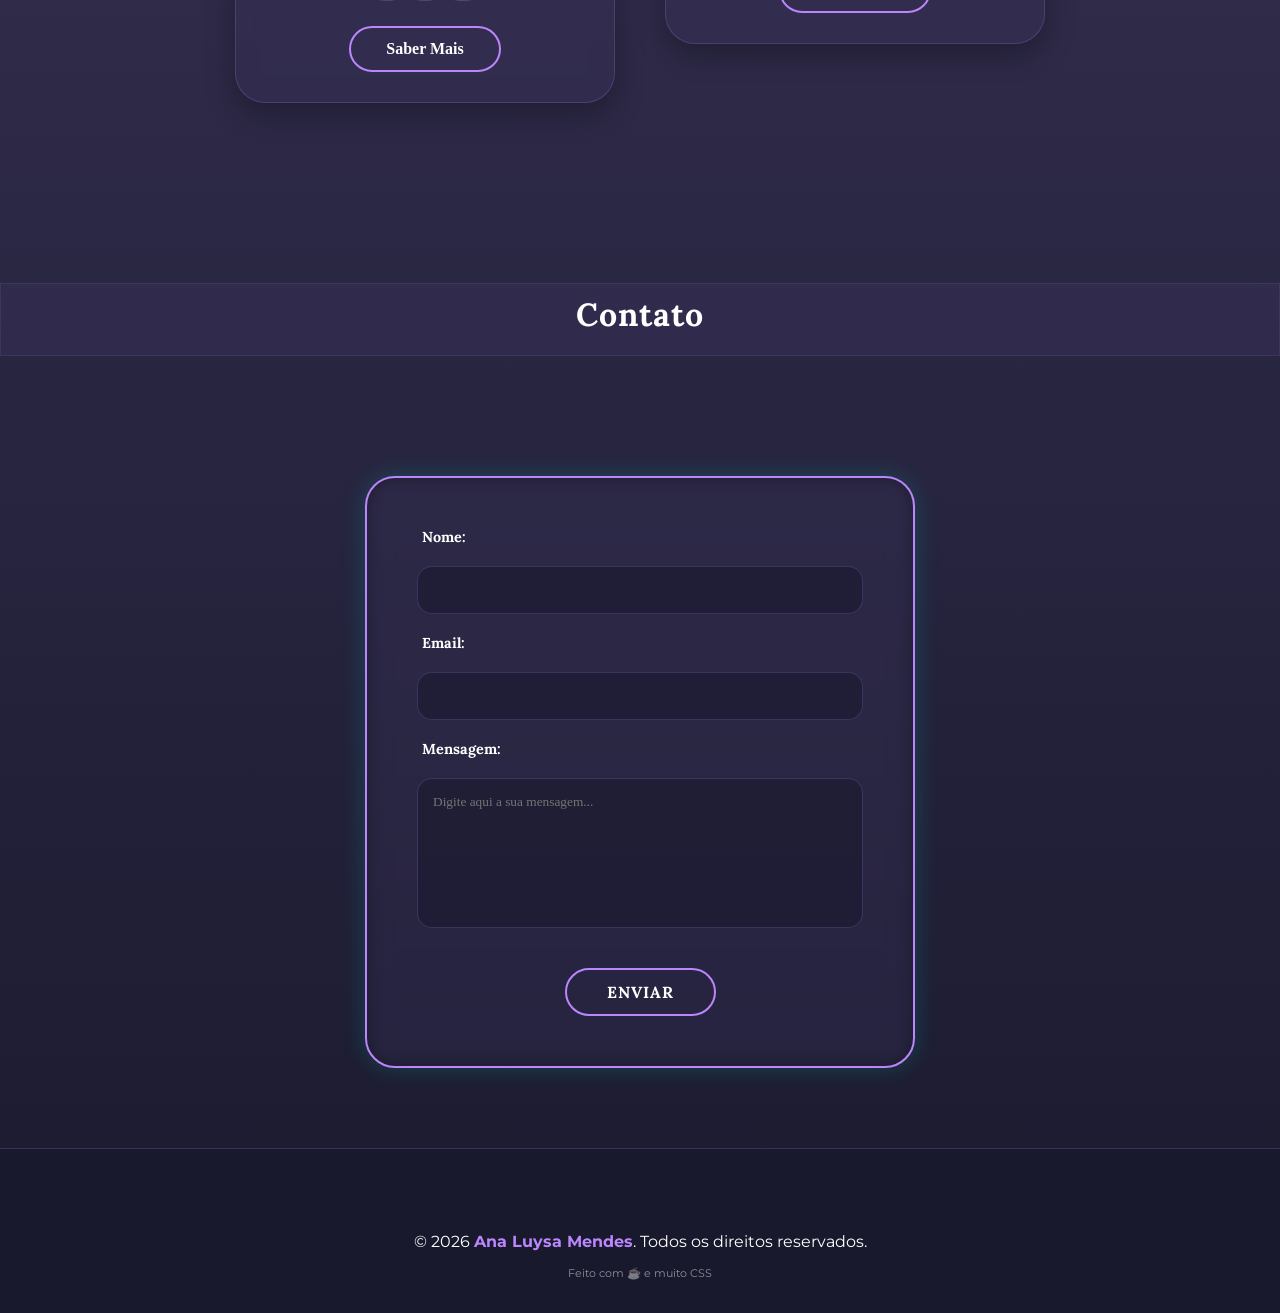
==== commit d9b6a40c: "Merge branch 'main' of https://github.com/asyulmendes/Portfolio2.0" ====
--- a/index.html
+++ b/index.html
@@ -191,15 +191,16 @@
 
         <div class="projeto-item">
             <div class="monitor-frame">
-                <img src="imagens/cozycoffee-proj.png" alt="Projeto 2">
+                <img src="imagens/em-construcao.png" alt="Projeto 2">
             </div>
             <div class="projeto-info">
-                <h2>PROJETO EM BREVE</h2>
-                <div class="tech-glass-pills">
-                    <div class="tech-pill"><img src="icones/icons_python.svg" alt="Python"></div>
-                    <div class="tech-pill"><img src="icones/icons_mysql.svg" alt="MySQL"></div>
-                </div>
-                <a href="#" class="btn-saber-mais">Saber Mais</a>
+                <h2> EM BREVE</h2>
+                 <div class="tech-glass-pills">
+                    <div class="tech-pill"><img src="icones/icons_html.svg" alt="HTML"></div>
+                    <div class="tech-pill"><img src="icones/icons_css.svg" alt="CSS"></div>
+                    <div class="tech-pill"><img src="icones/icons_javascript.svg" alt="JS"></div>
+                </div>
+                <a href="" class="btn-saber-mais">Saber Mais</a>
             </div>
         </div>
 
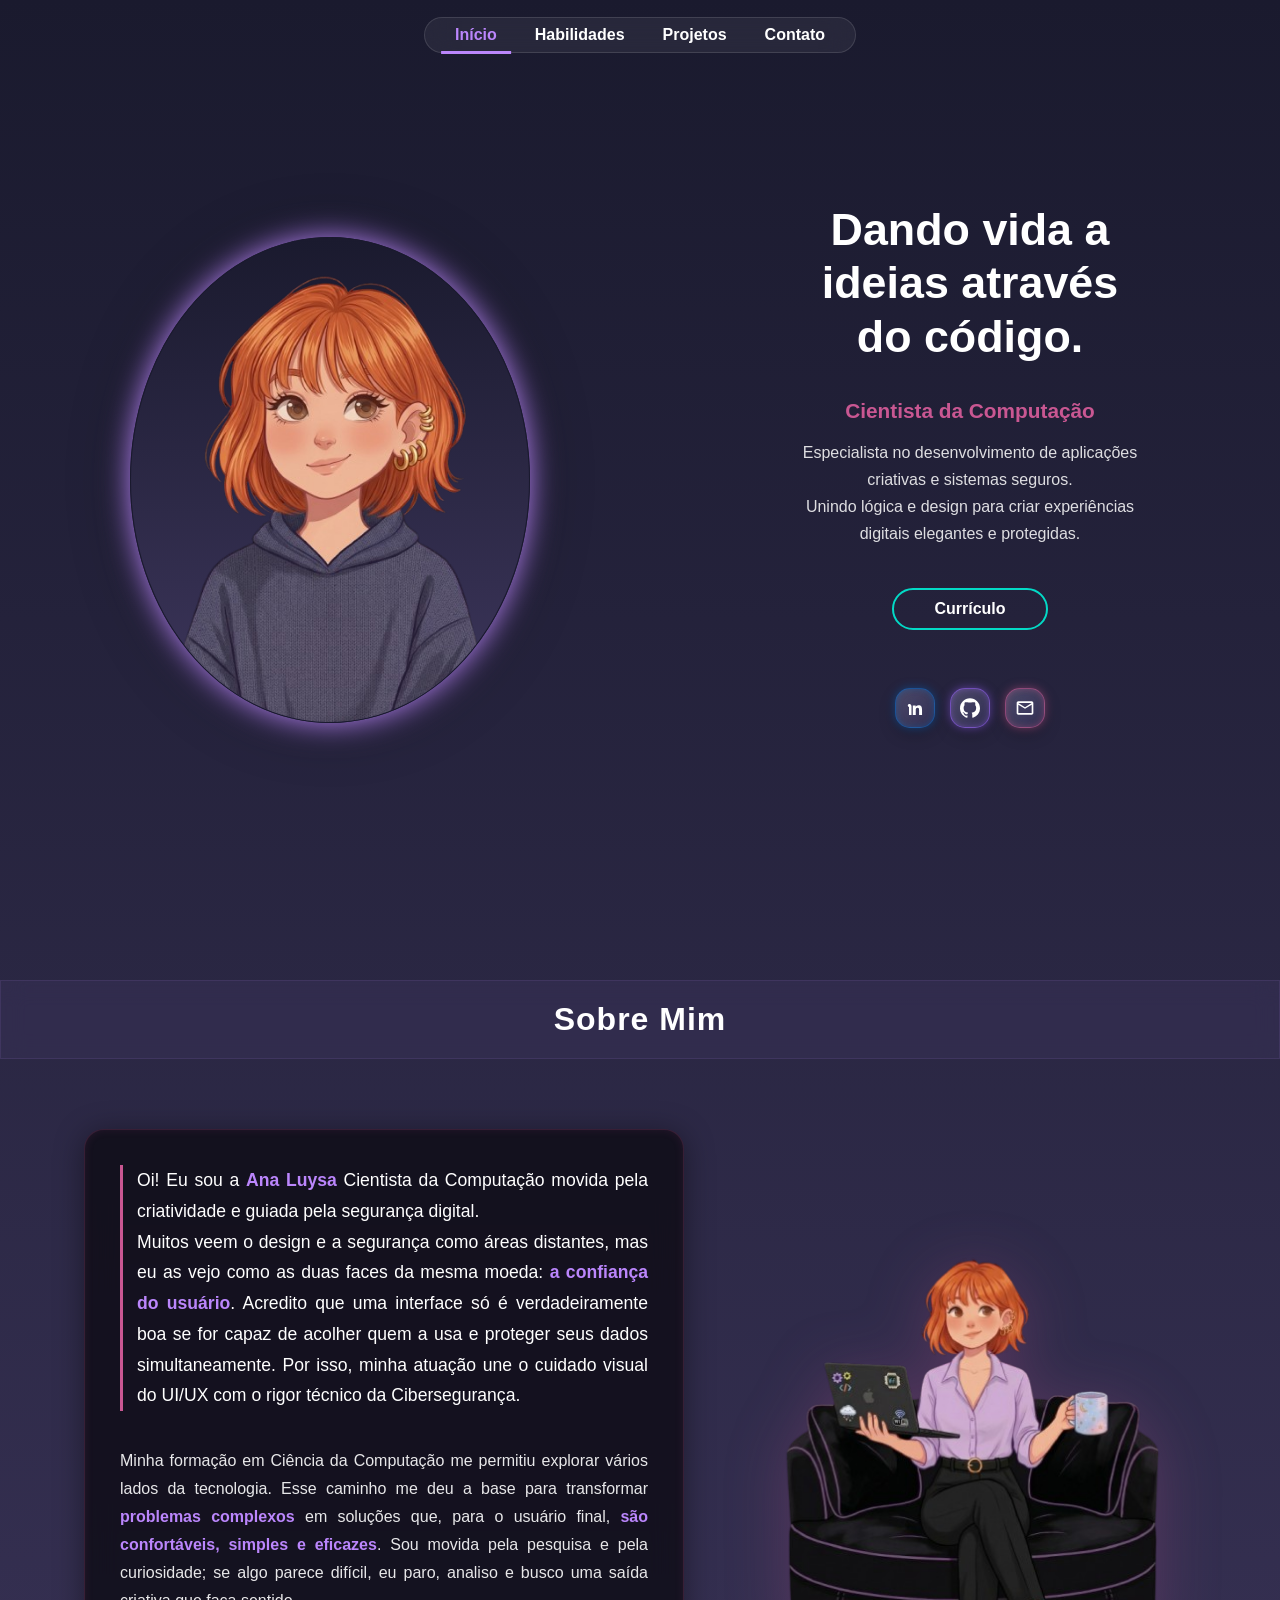
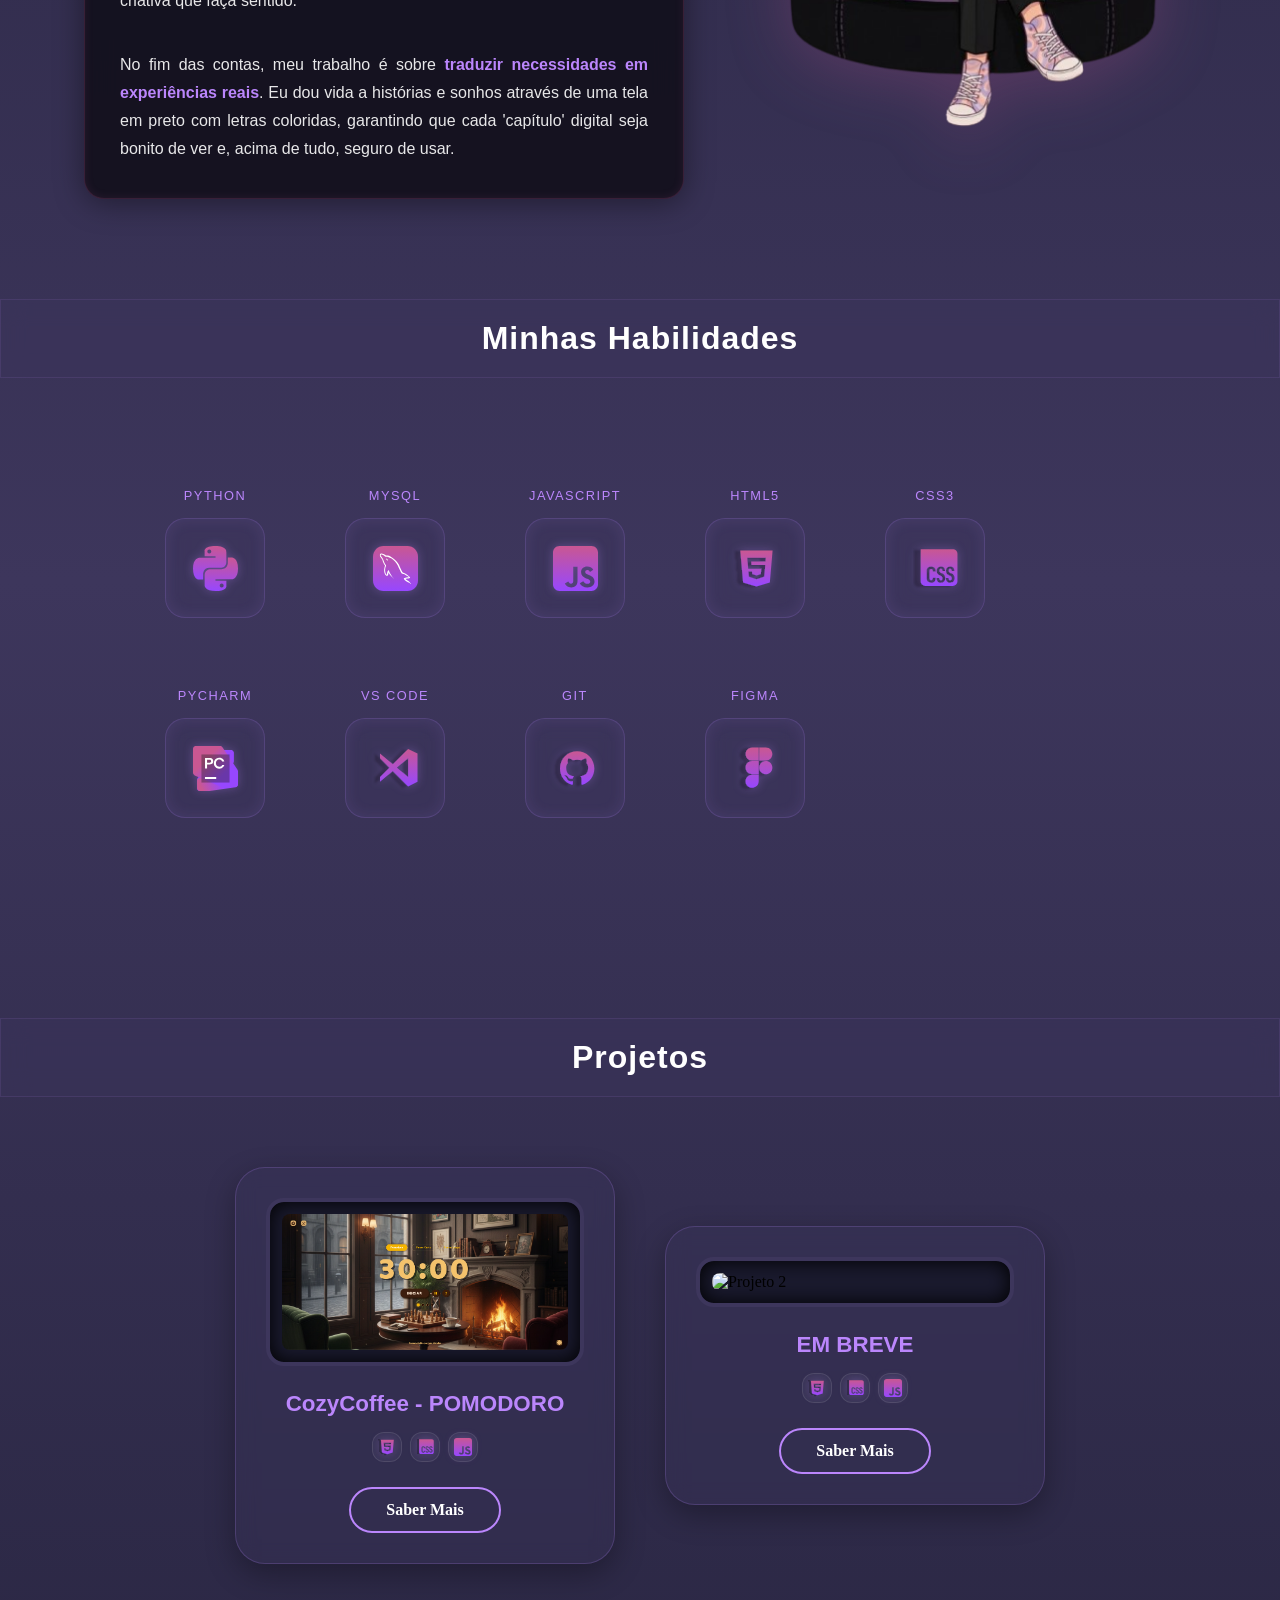
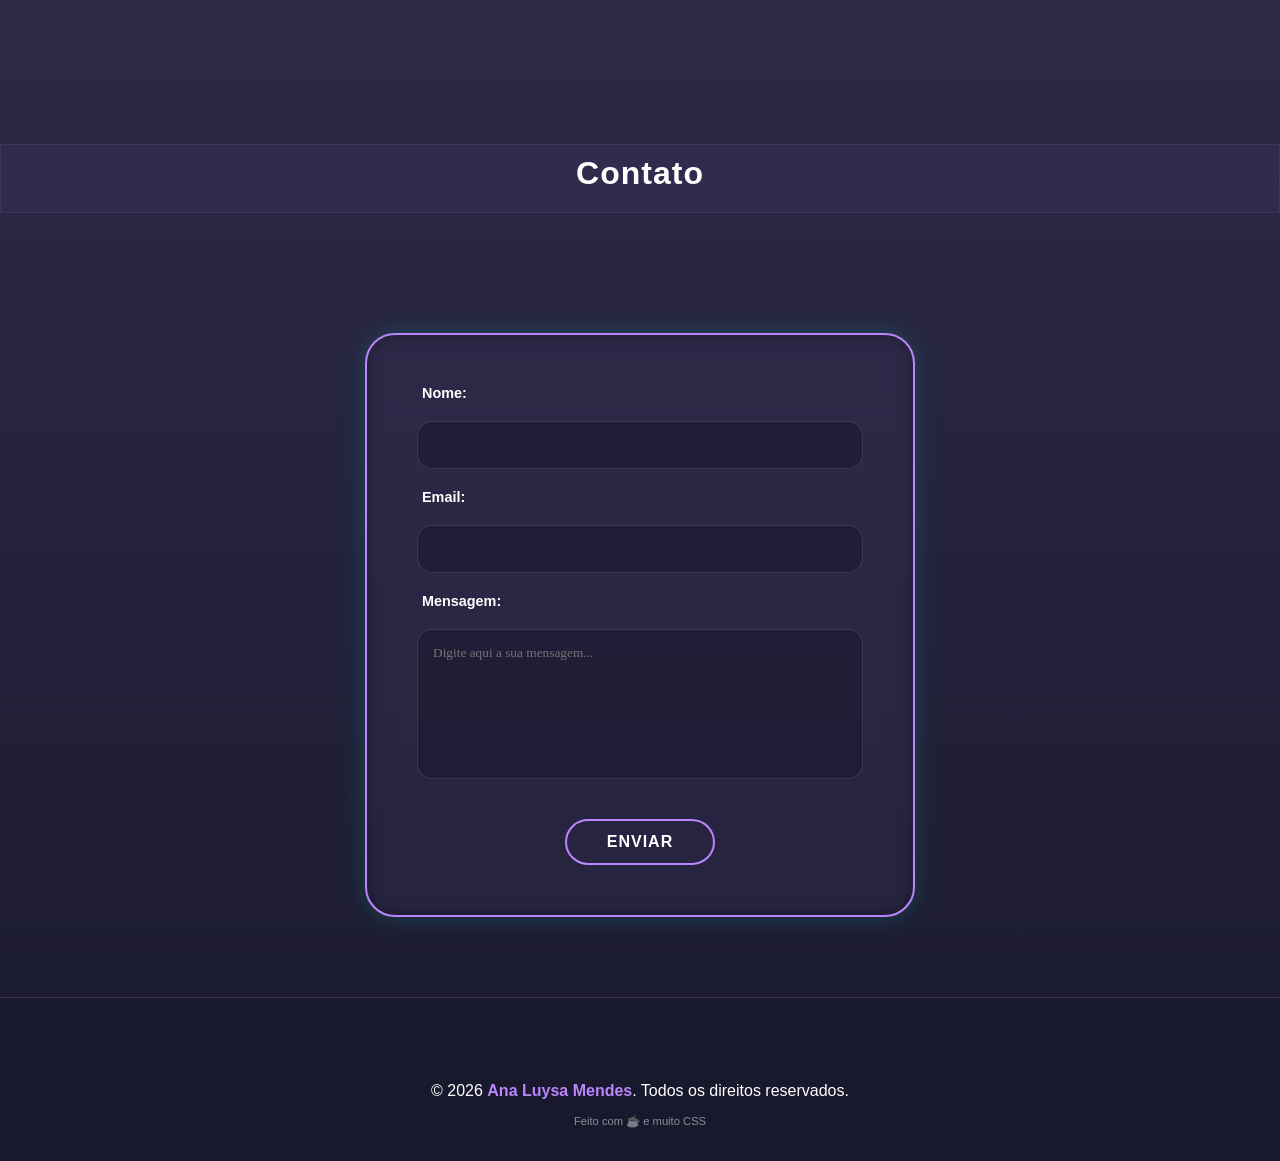
==== commit 209f5935: "Add CSP, AJAX contact form and feedback UI Add a Content-Security-Policy meta tag and tidy up header" ====
--- a/index.html
+++ b/index.html
@@ -3,16 +3,16 @@
 <head>
     <meta charset="UTF-8">
     <meta name="viewport" content="width=device-width, initial-scale=1.0">
+    <meta http-equiv="Content-Security-Policy" content="default-src 'self'; script-src 'self' 'unsafe-inline' https://unpkg.com; style-src 'self' 'unsafe-inline' https://fonts.googleapis.com; font-src https://fonts.gstatic.com; img-src 'self' https://media.giphy.com data:; connect-src 'self' https://formsubmit.co https://lottie.host https://unpkg.com;">
     <title>Ana Luysa Mendes</title>
     <link rel="stylesheet" href="portfoilio.css">
     <link rel="shortcut icon" href="imagens/favicon/favicon.ico" type="image/x-icon">
     <link rel="preconnect" href="https://fonts.googleapis.com">
-<link rel="preconnect" href="https://fonts.gstatic.com" crossorigin>
-<link href="https://fonts.googleapis.com/css2?family=Lora:ital,wght@0,400..700;1,400..700&family=Montserrat:ital,wght@0,100..900;1,100..900&display=swap" rel="stylesheet">
+    <link rel="preconnect" href="https://fonts.gstatic.com" crossorigin>
+    <link href="https://fonts.googleapis.com/css2?family=Lora:ital,wght@0,400..700;1,400..700&family=Montserrat:ital,wght@0,100..900;1,100..900&display=swap" rel="stylesheet">
 </head>
 <body>
 
-   
 <header>
     <nav>
         <div class="menu-toggle" id="mobile-menu">
@@ -30,43 +30,32 @@
     </nav>
 </header>
 
-
 <section id="homepage">
-     <div id="meteoros-container"></div>
+    <div id="meteoros-container"></div>
     <div class="perfil-container">
         <img src="imagens/perfil-1.png" alt="perfil-1" id="foto-1"> 
     </div>
 
-    
-    
     <div id="texto-homepage"> 
-       <h1>Dando vida a ideias através do código.</h1>
+        <h1>Dando vida a ideias através do código.</h1>
         <h2>Cientista da Computação</h2>
+        <p>Especialista no desenvolvimento de aplicações criativas e sistemas seguros. <br>Unindo lógica e design para criar experiências digitais elegantes e protegidas.</p>
+        <a href="Currículo-estagio-Ana-Luysa.pdf" class="cv-download" download>Currículo</a>
         
-        
-    <p>Especialista no desenvolvimento de aplicações criativas e sistemas seguros. <br>Unindo lógica e design para criar experiências digitais elegantes e protegidas.
-        </p>
-        
-        <a href="Currículo-estagio-Ana-Luysa.pdf" class="cv-download" download>
-            Currículo
-        </a>
-        
-      <div class="icones-homepage">
-            
-           <div class="icon-content" data-social="linkedin">
-    <span class="tooltip">LinkedIn</span>
-    <a href="https://www.linkedin.com/in/analuysamendes/" target="_blank" aria-label="LinkedIn">
-        <div class="filled"></div>
-        <svg viewBox="0 0 24 24" fill="currentColor" xmlns="http://www.w3.org/2000/svg">
-            <path d="M20.447 20.452h-3.554v-5.569c0-1.328-.027-3.037-1.852-3.037-1.853 0-2.136 1.445-2.136 2.939v5.667H9.351V9h3.414v1.561h.046c.477-.9 1.637-1.85 3.37-1.85 3.601 0 4.267 2.37 4.267 5.455v6.286zM5.337 7.151c-1.144 0-1.99.766-1.99 1.815 0 1.05.846 1.816 1.99 1.816 1.146 0 1.992-.766 1.992-1.816-.002-1.049-.848-1.815-1.992-1.815zm-.507 13.3H7.818V9H4.83v11.452z" />
-        </svg>
-    </a>
-
-</div>
+        <div class="icones-homepage">
+            <div class="icon-content" data-social="linkedin">
+                <span class="tooltip">LinkedIn</span>
+                <a href="https://www.linkedin.com/in/analuysamendes/" target="_blank" rel="noopener noreferrer" aria-label="LinkedIn">
+                    <div class="filled"></div>
+                    <svg viewBox="0 0 24 24" fill="currentColor" xmlns="http://www.w3.org/2000/svg">
+                        <path d="M20.447 20.452h-3.554v-5.569c0-1.328-.027-3.037-1.852-3.037-1.853 0-2.136 1.445-2.136 2.939v5.667H9.351V9h3.414v1.561h.046c.477-.9 1.637-1.85 3.37-1.85 3.601 0 4.267 2.37 4.267 5.455v6.286zM5.337 7.151c-1.144 0-1.99.766-1.99 1.815 0 1.05.846 1.816 1.99 1.816 1.146 0 1.992-.766 1.992-1.816-.002-1.049-.848-1.815-1.992-1.815zm-.507 13.3H7.818V9H4.83v11.452z" />
+                    </svg>
+                </a>
+            </div>
 
             <div class="icon-content" data-social="github">
                 <span class="tooltip">GitHub</span>
-                <a href="https://github.com/asyulmendes" target="_blank" aria-label="GitHub">
+                <a href="https://github.com/asyulmendes" target="_blank" rel="noopener noreferrer" aria-label="GitHub">
                     <div class="filled"></div>
                     <svg viewBox="0 0 24 24" fill="currentColor" xmlns="http://www.w3.org/2000/svg"><path d="M12 .297c-6.63 0-12 5.373-12 12 0 5.303 3.438 9.8 8.205 11.385.6.11.82-.26.82-.577 0-.285-.01-1.04-.015-2.04-3.344.726-4.043-1.612-4.043-1.612-.547-1.388-1.332-1.756-1.332-1.756-1.089-.745.083-.73.083-.73 1.205.084 1.838 1.238 1.838 1.238 1.07 1.835 2.809 1.305 3.495.998.108-.775.42-1.305.762-1.604-2.665-.304-5.466-1.334-5.466-5.933 0-1.31.468-2.385 1.236-3.225-.125-.304-.535-1.524.118-3.18 0 0 1.006-.323 3.3-.123 1.9.528 3.844.528 5.746 0 2.292-.2 3.298.123 3.298.123.653 1.656.242 2.876.118 3.18.767.84 1.235 1.915 1.235 3.225 0 4.61-2.805 5.627-5.474 5.927.43.37.823 1.102.823 2.22 0 1.603-.015 2.898-.015 3.28 0 .32.21.69.825.575C20.565 22.096 24 17.59 24 12.297c0-6.627-5.373-12-12-12z"/></svg>
                 </a>
@@ -74,52 +63,36 @@
             
             <div class="icon-content" data-social="email">
                 <span class="tooltip">Email</span>
-                <a href="mailto:analuysa.mendes@hotmail.com" target="_blank" aria-label="E-mail">
+                <a href="mailto:analuysa.mendes@hotmail.com" target="_blank" rel="noopener noreferrer" aria-label="E-mail">
                     <div class="filled"></div>
                     <svg viewBox="0 0 24 24" fill="currentColor" xmlns="http://www.w3.org/2000/svg"><path d="M22 6c0-1.1-.9-2-2-2H4c-1.1 0-2 .9-2 2v12c0 1.1.9 2 2 2h16c1.1 0 2-.9 2-2V6zm-2 0l-8 5-8-5h16zm0 12H4V8l8 5 8-5v10z"/></svg>
                 </a>
             </div>
         </div>
-</section>
-
-    <main>
+    </div>
+</section>
+
+<main>
 <section id="sobre-mim">
-    
     <h1 class="section">Sobre Mim</h1>
-    
     <div class="sobremim-flex-wrapper"> 
-        
         <div class="conteudo-glass-texto">
-            
             <div class="texto-sobremim-agrupado">
-                
-               <p>
-                   Oi! Eu sou a <strong>Ana Luysa</strong> Cientista da Computação movida pela criatividade e guiada pela segurança digital.
-                   <br>
-                   Muitos veem o design e a segurança como áreas distantes, mas eu as vejo como as duas faces da mesma moeda: <strong>a confiança do usuário</strong>. Acredito que uma interface só é verdadeiramente boa se for capaz de acolher quem a usa e proteger seus dados simultaneamente. Por isso, minha atuação une o cuidado visual do UI/UX com o rigor técnico da Cibersegurança.
-               </p>
+               <p>Oi! Eu sou a <strong>Ana Luysa</strong> Cientista da Computação movida pela criatividade e guiada pela segurança digital.<br>Muitos veem o design e a segurança como áreas distantes, mas eu as vejo como as duas faces da mesma moeda: <strong>a confiança do usuário</strong>. Acredito que uma interface só é verdadeiramente boa se for capaz de acolher quem a usa e proteger seus dados simultaneamente. Por isso, minha atuação une o cuidado visual do UI/UX com o rigor técnico da Cibersegurança.</p>
                <br>
                <p>Minha formação em Ciência da Computação me permitiu explorar vários lados da tecnologia. Esse caminho me deu a base para transformar <strong>problemas complexos</strong> em soluções que, para o usuário final,<strong> são confortáveis, simples e eficazes</strong>. Sou movida pela pesquisa e pela curiosidade; se algo parece difícil, eu paro, analiso e busco uma saída criativa que faça sentido.</p>
                <br>
                <p>No fim das contas, meu trabalho é sobre <strong>traduzir necessidades em experiências reais</strong>. Eu dou vida a histórias e sonhos através de uma tela em preto com letras coloridas, garantindo que cada 'capítulo' digital seja bonito de ver e, acima de tudo, seguro de usar.</p>
-
-            </div>
-            
-        </div>
-        
+            </div>
+        </div>
         <img src="imagens/perfil-2.png" alt="foto-perfil-2" class="imagem-sobremim">
-        
-    </div>
-</section>
-
-    
-
- <section id="minhas-habilidades">
+    </div>
+</section>
+
+<section id="minhas-habilidades">
     <h1 class="section">Minhas Habilidades</h1>
-    
     <div class="habilidades-container">
         <div class="habilidade-grupo">
-            
             <div class="icones-grid">
                 <div class="habilidade-card">
                     <span class="nome-skill">Python</span>
@@ -133,7 +106,6 @@
                     <span class="nome-skill">JavaScript</span>
                     <div class="icone-box"> <img src="icones/icons_javascript.svg" alt="JS"> </div>
                 </div>
-
                 <div class="habilidade-card">
                     <span class="nome-skill">HTML5</span>
                     <div class="icone-box"> <img src="icones/icons_html.svg" alt="HTML"> </div>
@@ -144,9 +116,7 @@
                 </div>
             </div>
         </div>
-
         <div class="habilidade-grupo">
-           
             <div class="icones-grid">
                 <div class="habilidade-card">
                     <span class="nome-skill">PyCharm</span>
@@ -169,11 +139,9 @@
     </div>
 </section>
 
-
- <section id="projetos">
+<section id="projetos">
     <h1 class="section">Projetos</h1>
     <div class="projetos-container">
-
         <div class="projeto-item">
             <div class="monitor-frame">
                 <img src="imagens/cozycoffee-proj.png" alt="CozyCoffee">
@@ -188,7 +156,6 @@
                 <a href="#" class="btn-saber-mais">Saber Mais</a>
             </div>
         </div>
-
         <div class="projeto-item">
             <div class="monitor-frame">
                 <img src="imagens/em-construcao.png" alt="Projeto 2">
@@ -203,34 +170,38 @@
                 <a href="" class="btn-saber-mais">Saber Mais</a>
             </div>
         </div>
-
-    </div>
-</section>
-
-      <section id="contato">
-<h1 class="section">Contato</h1>
-        <form method="post" action="enviar_email.php">
-            <label for="name">Nome:</label>
-            <input type="text" id="name" name="name" required>
-
-            <label for="email">Email:</label>
-            <input type="email" id="email" name="email" required>
-
-            <label for="message">Mensagem:</label>
-            <textarea id="message" name="message" required placeholder="Digite aqui a sua mensagem..."></textarea>
-
-            <button type="submit" class="btn-enviar">Enviar</button>
-        </form>
-      </section>
-
-    </main>
-
- <footer>
-    <p>&copy; 2026 <a href="https://www.linkedin.com/in/analuysamendes/" target="_blank">Ana Luysa Mendes</a>. Todos os direitos reservados.</p>
+    </div>
+</section>
+
+<section id="contato">
+    <h1 class="section">Contato</h1>
+    <form method="post" action="https://formsubmit.co/ajax/analuysa.mendes@hotmail.com" data-form class="form-contato">
+        <label for="name">Nome:</label>
+        <input type="text" id="name" name="name" required maxlength="100">
+
+        <label for="email">Email:</label>
+        <input type="email" id="email" name="email" required maxlength="100">
+
+        <label for="message">Mensagem:</label>
+        <textarea id="message" name="message" required maxlength="2000" placeholder="Digite aqui a sua mensagem..."></textarea>
+
+        <div class="field-honey">
+            <label>Se você é humano, deixe este campo em branco:</label>
+            <input type="text" name="honeypot" tabindex="-1" autocomplete="off">
+        </div>
+
+        <button type="submit" data-button class="btn-enviar">Enviar</button>
+    </form>
+</section>
+</main>
+
+<footer>
+    <p>&copy; 2026 <a href="https://www.linkedin.com/in/analuysamendes/" target="_blank" rel="noopener noreferrer">Ana Luysa Mendes</a>. Todos os direitos reservados.</p>
     <p style="font-size: 0.7rem; margin-top: 10px; opacity: 0.5;">Feito com ☕ e muito CSS</p>
 </footer>
-    
-     <script src="portfolio.js"> </script>
+    <script src="https://unpkg.com/@dotlottie/player-component@latest/dist/dotlottie-player.mjs" type="module"></script>
+<script src="portfolio.js"></script>
+<script src="portfolio.js"></script>
+
 </body>
-
-</html>
+</html>
--- a/portfoilio.css
+++ b/portfoilio.css
@@ -875,6 +875,55 @@
   }
 
 
+/* ===================== FORMULARIO ===================== */
+.field-honey {
+  display: none;
+  visibility: hidden;
+  position: absolute;
+  left: -9999px;
+}
+
+
+.feedback-success {
+  display: flex;
+  flex-direction: column;
+  align-items: center;
+  justify-content: center;
+  text-align: center;
+  padding: 20px;
+  min-height: 400px;
+  animation: fadeIn 0.5s ease-out;
+}
+
+.feedback-success dotlottie-player {
+    display: block;
+    margin: 0 auto; 
+}
+
+.feedback-title {
+  color: var(--cor-texto-principal);
+  font-size: 1.6rem;
+  font-weight:700;
+  margin-bottom: 90%;
+  font-family: var(--fonte-destaque);
+  margin-top: -10px;
+  margin-bottom: 5px;
+}
+
+.feedback-text {
+    color: #eee;
+    font-size: 1rem;
+    line-height: 1.4;
+  font-family: var(--fonte-texto);
+    margin-top: 0; 
+    max-width: 90%;
+    opacity: 0.9;
+}
+
+@keyframes fadeIn {
+  from { opacity: 0; transform: translateY(-15px); }
+  to { opacity: 1; transform: translateY(0); }
+}
 
 
   /* ===================== RODAPÉ ===================== */
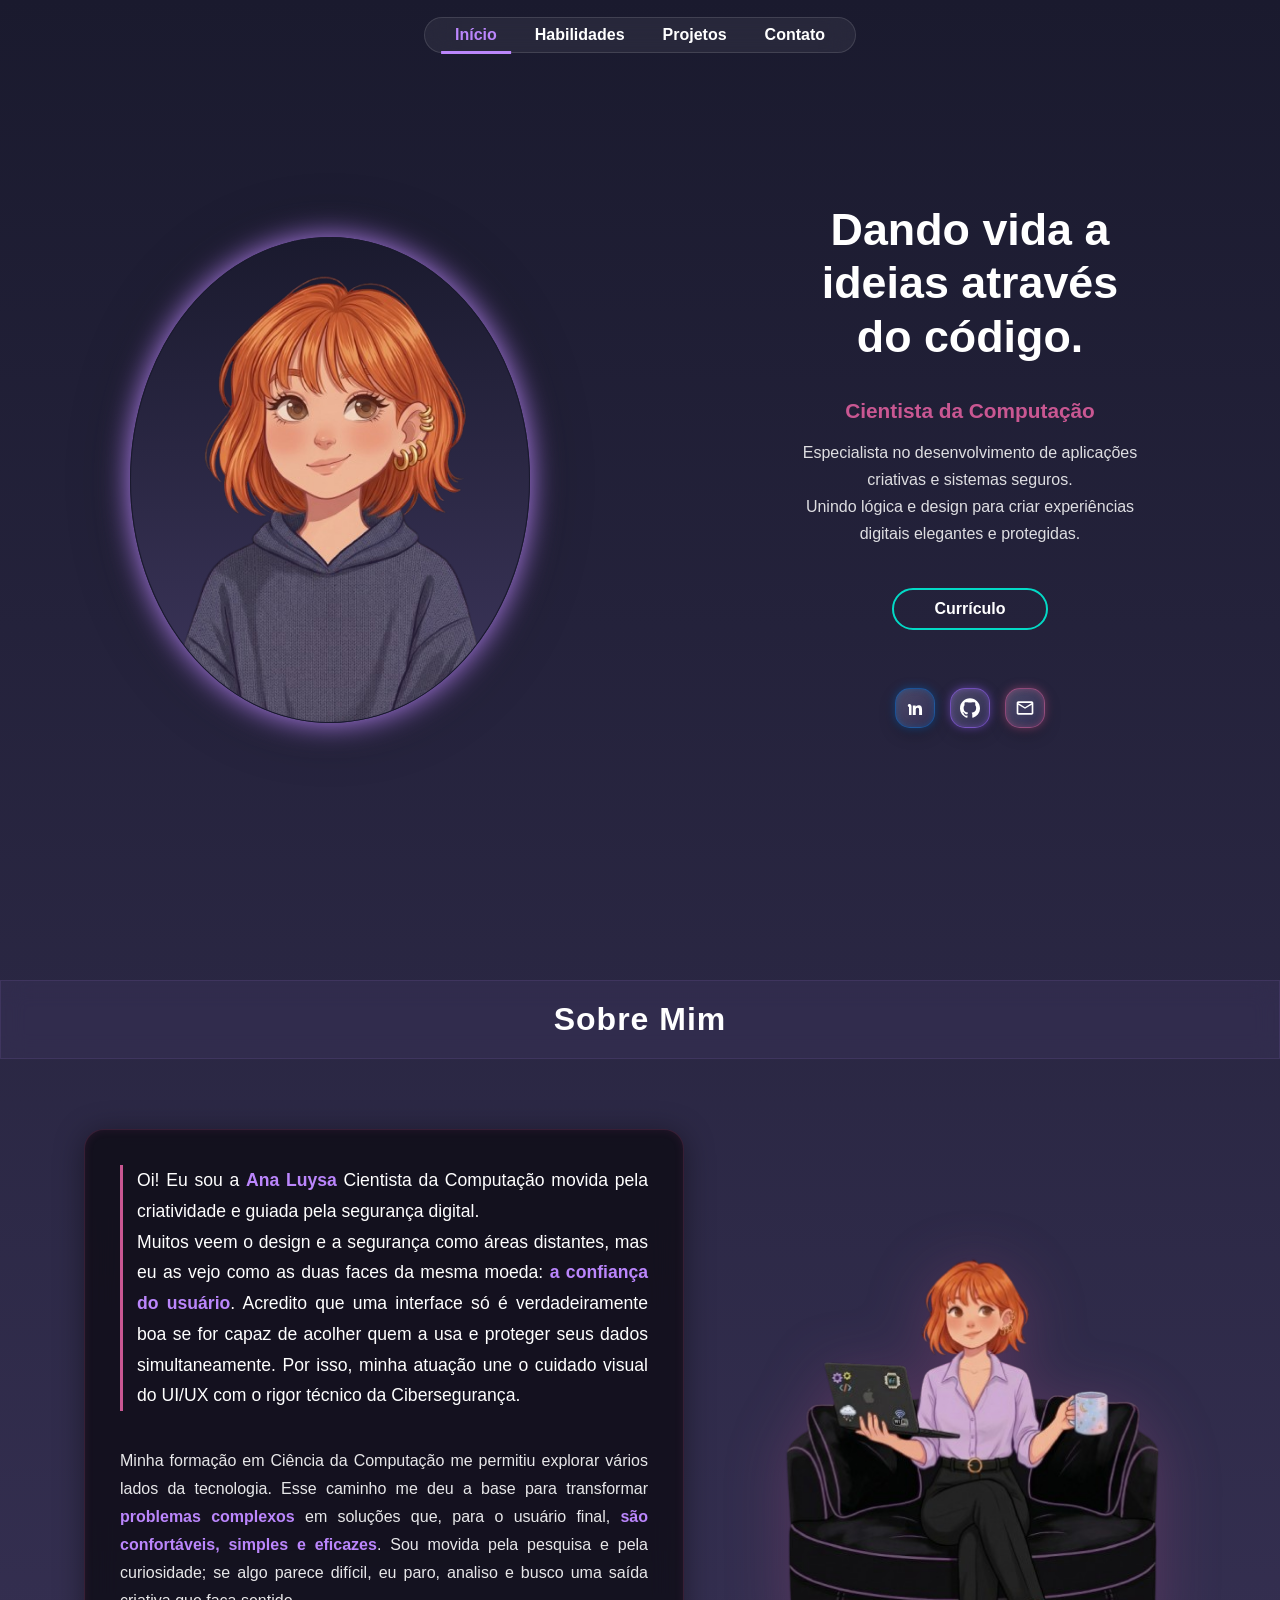
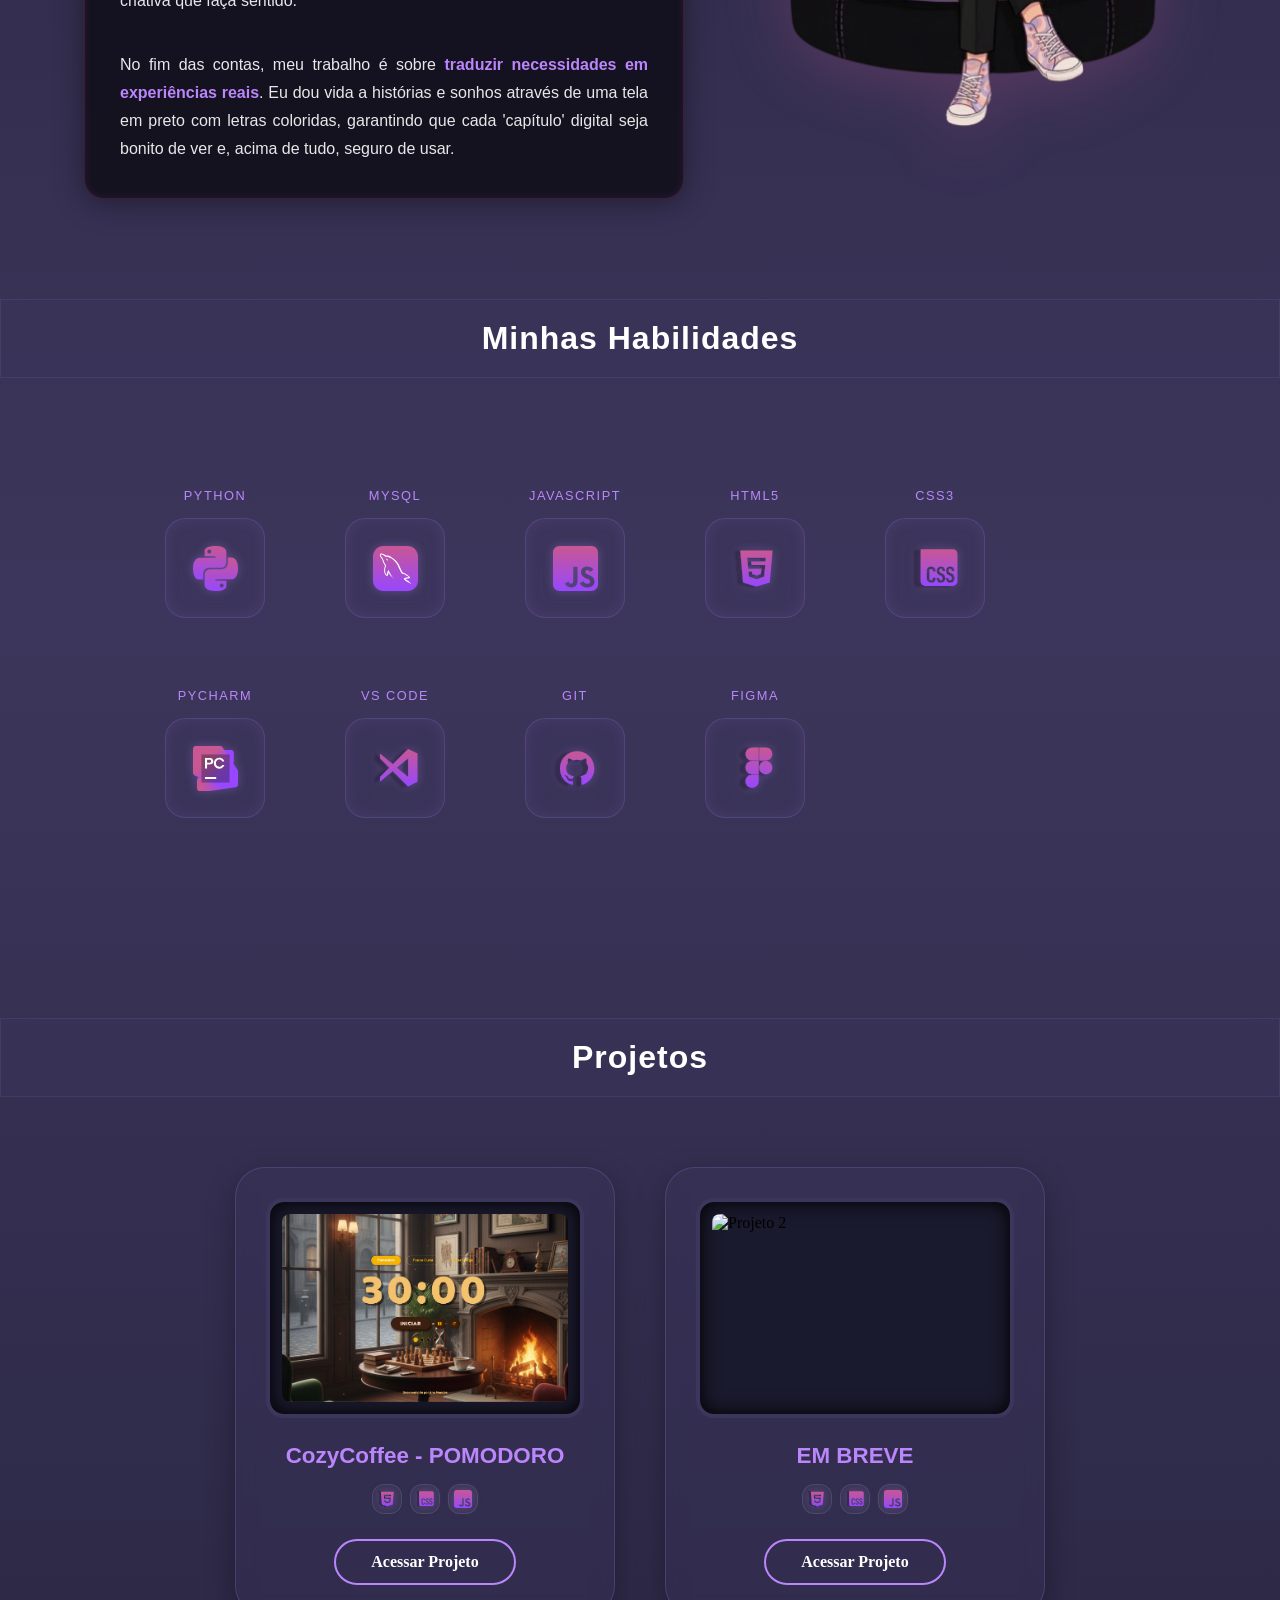
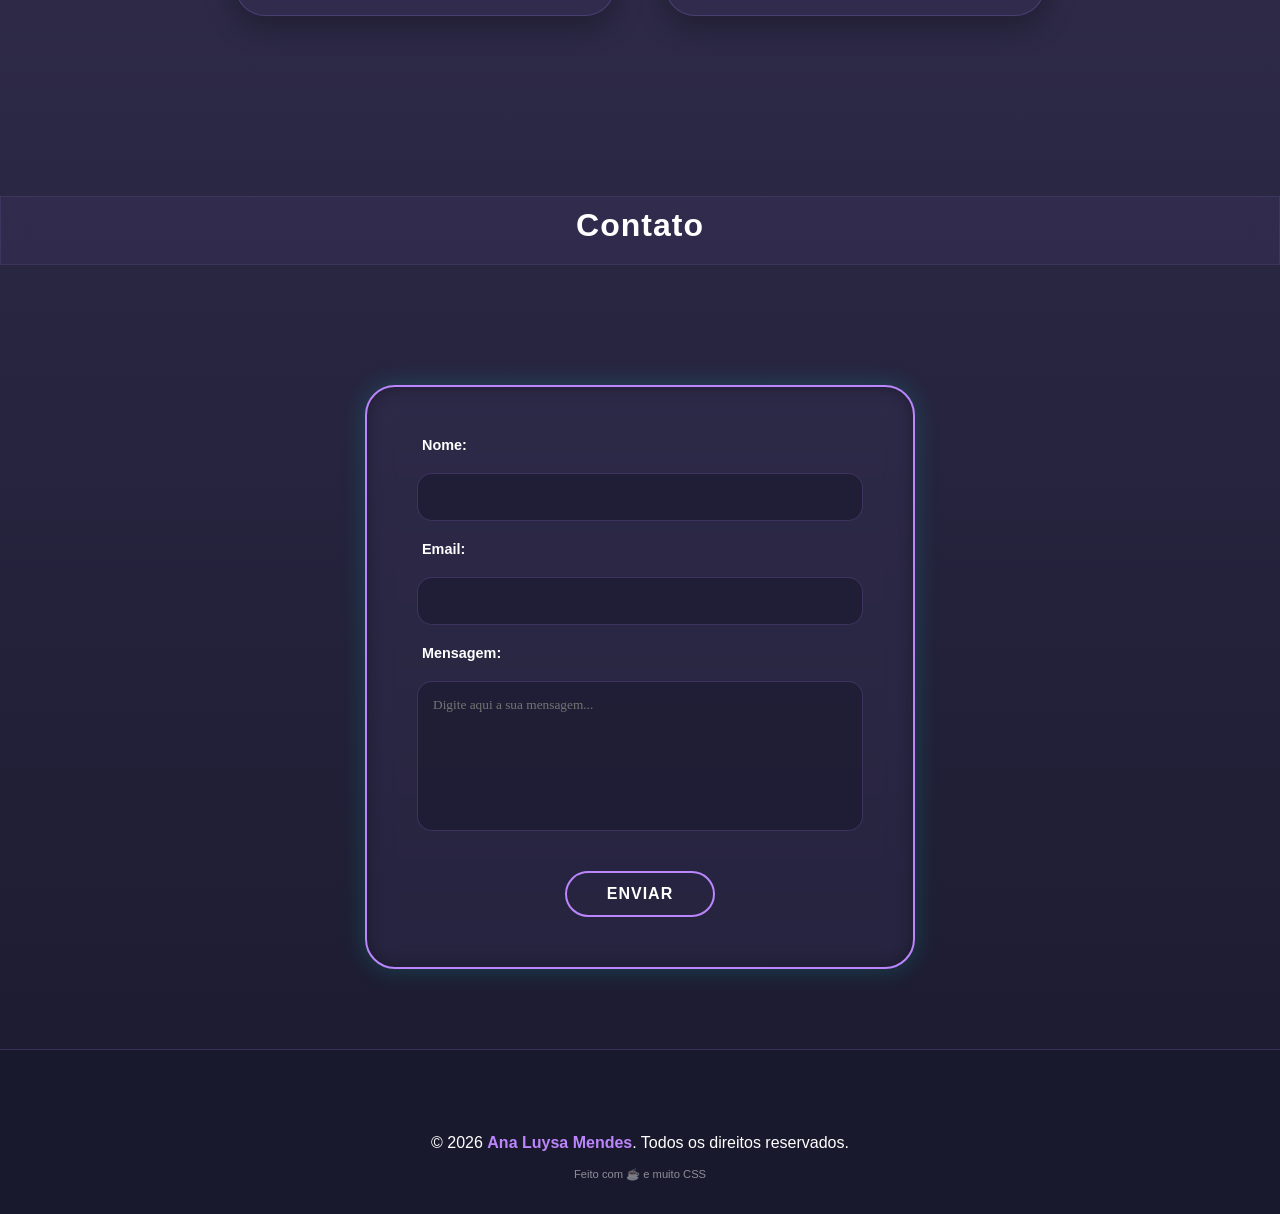
==== commit 514a9045: "Update HTML/CSS/JS: layout and form fixes Clean up and refactor markup, styles and form handling:  -" ====
--- a/index.html
+++ b/index.html
@@ -1,207 +1,358 @@
-<!DOCTYPE html>
+<!doctype html>
 <html lang="pt-br">
-<head>
-    <meta charset="UTF-8">
-    <meta name="viewport" content="width=device-width, initial-scale=1.0">
-    <meta http-equiv="Content-Security-Policy" content="default-src 'self'; script-src 'self' 'unsafe-inline' https://unpkg.com; style-src 'self' 'unsafe-inline' https://fonts.googleapis.com; font-src https://fonts.gstatic.com; img-src 'self' https://media.giphy.com data:; connect-src 'self' https://formsubmit.co https://lottie.host https://unpkg.com;">
+  <head>
+    <meta charset="UTF-8" />
+    <meta name="viewport" content="width=device-width, initial-scale=1.0" />
+    <meta
+      http-equiv="Content-Security-Policy"
+      content="default-src 'self'; script-src 'self' 'unsafe-inline' https://unpkg.com; style-src 'self' 'unsafe-inline' https://fonts.googleapis.com; font-src https://fonts.gstatic.com; img-src 'self' https://media.giphy.com data:; connect-src 'self' https://formsubmit.co https://lottie.host https://unpkg.com;"
+    />
     <title>Ana Luysa Mendes</title>
-    <link rel="stylesheet" href="portfoilio.css">
-    <link rel="shortcut icon" href="imagens/favicon/favicon.ico" type="image/x-icon">
-    <link rel="preconnect" href="https://fonts.googleapis.com">
-    <link rel="preconnect" href="https://fonts.gstatic.com" crossorigin>
-    <link href="https://fonts.googleapis.com/css2?family=Lora:ital,wght@0,400..700;1,400..700&family=Montserrat:ital,wght@0,100..900;1,100..900&display=swap" rel="stylesheet">
-</head>
-<body>
-
-<header>
-    <nav>
+    <link rel="stylesheet" href="portfoilio.css" />
+    <link
+      rel="shortcut icon"
+      href="imagens/favicon/favicon.ico"
+      type="image/x-icon"
+    />
+    <link rel="preconnect" href="https://fonts.googleapis.com" />
+    <link rel="preconnect" href="https://fonts.gstatic.com" crossorigin />
+    <link
+      href="https://fonts.googleapis.com/css2?family=Lora:ital,wght@0,400..700;1,400..700&family=Montserrat:ital,wght@0,100..900;1,100..900&display=swap"
+      rel="stylesheet"
+    />
+  </head>
+  <body>
+    <header>
+      <nav>
         <div class="menu-toggle" id="mobile-menu">
-            <span class="bar"></span>
-            <span class="bar"></span>
-            <span class="bar"></span>
+          <span class="bar"></span>
+          <span class="bar"></span>
+          <span class="bar"></span>
         </div>
 
         <ul class="nav-list">
-            <li><a href="#homepage">Início</a></li>
-            <li><a href="#minhas-habilidades">Habilidades</a></li>
-            <li><a href="#projetos">Projetos</a></li>
-            <li><a href="#contato">Contato</a></li>
+          <li><a href="#homepage">Início</a></li>
+          <li><a href="#minhas-habilidades">Habilidades</a></li>
+          <li><a href="#projetos">Projetos</a></li>
+          <li><a href="#contato">Contato</a></li>
         </ul>
-    </nav>
-</header>
-
-<section id="homepage">
-    <div id="meteoros-container"></div>
-    <div class="perfil-container">
-        <img src="imagens/perfil-1.png" alt="perfil-1" id="foto-1"> 
-    </div>
-
-    <div id="texto-homepage"> 
+      </nav>
+    </header>
+
+    <section id="homepage">
+      <div id="meteoros-container"></div>
+      <div class="perfil-container">
+        <img src="imagens/perfil-1.png" alt="perfil-1" id="foto-1" />
+      </div>
+
+      <div id="texto-homepage">
         <h1>Dando vida a ideias através do código.</h1>
         <h2>Cientista da Computação</h2>
-        <p>Especialista no desenvolvimento de aplicações criativas e sistemas seguros. <br>Unindo lógica e design para criar experiências digitais elegantes e protegidas.</p>
-        <a href="Currículo-estagio-Ana-Luysa.pdf" class="cv-download" download>Currículo</a>
-        
+        <p>
+          Especialista no desenvolvimento de aplicações criativas e sistemas
+          seguros. <br />Unindo lógica e design para criar experiências digitais
+          elegantes e protegidas.
+        </p>
+        <a href="Curriculo_Ana_Luysa_Mendes_Frontend.pdf" target="_blank" class="cv-download">Currículo</a>
+
         <div class="icones-homepage">
-            <div class="icon-content" data-social="linkedin">
-                <span class="tooltip">LinkedIn</span>
-                <a href="https://www.linkedin.com/in/analuysamendes/" target="_blank" rel="noopener noreferrer" aria-label="LinkedIn">
-                    <div class="filled"></div>
-                    <svg viewBox="0 0 24 24" fill="currentColor" xmlns="http://www.w3.org/2000/svg">
-                        <path d="M20.447 20.452h-3.554v-5.569c0-1.328-.027-3.037-1.852-3.037-1.853 0-2.136 1.445-2.136 2.939v5.667H9.351V9h3.414v1.561h.046c.477-.9 1.637-1.85 3.37-1.85 3.601 0 4.267 2.37 4.267 5.455v6.286zM5.337 7.151c-1.144 0-1.99.766-1.99 1.815 0 1.05.846 1.816 1.99 1.816 1.146 0 1.992-.766 1.992-1.816-.002-1.049-.848-1.815-1.992-1.815zm-.507 13.3H7.818V9H4.83v11.452z" />
-                    </svg>
-                </a>
-            </div>
-
-            <div class="icon-content" data-social="github">
-                <span class="tooltip">GitHub</span>
-                <a href="https://github.com/asyulmendes" target="_blank" rel="noopener noreferrer" aria-label="GitHub">
-                    <div class="filled"></div>
-                    <svg viewBox="0 0 24 24" fill="currentColor" xmlns="http://www.w3.org/2000/svg"><path d="M12 .297c-6.63 0-12 5.373-12 12 0 5.303 3.438 9.8 8.205 11.385.6.11.82-.26.82-.577 0-.285-.01-1.04-.015-2.04-3.344.726-4.043-1.612-4.043-1.612-.547-1.388-1.332-1.756-1.332-1.756-1.089-.745.083-.73.083-.73 1.205.084 1.838 1.238 1.838 1.238 1.07 1.835 2.809 1.305 3.495.998.108-.775.42-1.305.762-1.604-2.665-.304-5.466-1.334-5.466-5.933 0-1.31.468-2.385 1.236-3.225-.125-.304-.535-1.524.118-3.18 0 0 1.006-.323 3.3-.123 1.9.528 3.844.528 5.746 0 2.292-.2 3.298.123 3.298.123.653 1.656.242 2.876.118 3.18.767.84 1.235 1.915 1.235 3.225 0 4.61-2.805 5.627-5.474 5.927.43.37.823 1.102.823 2.22 0 1.603-.015 2.898-.015 3.28 0 .32.21.69.825.575C20.565 22.096 24 17.59 24 12.297c0-6.627-5.373-12-12-12z"/></svg>
-                </a>
-            </div>
-            
-            <div class="icon-content" data-social="email">
-                <span class="tooltip">Email</span>
-                <a href="mailto:analuysa.mendes@hotmail.com" target="_blank" rel="noopener noreferrer" aria-label="E-mail">
-                    <div class="filled"></div>
-                    <svg viewBox="0 0 24 24" fill="currentColor" xmlns="http://www.w3.org/2000/svg"><path d="M22 6c0-1.1-.9-2-2-2H4c-1.1 0-2 .9-2 2v12c0 1.1.9 2 2 2h16c1.1 0 2-.9 2-2V6zm-2 0l-8 5-8-5h16zm0 12H4V8l8 5 8-5v10z"/></svg>
-                </a>
-            </div>
-        </div>
-    </div>
-</section>
-
-<main>
-<section id="sobre-mim">
-    <h1 class="section">Sobre Mim</h1>
-    <div class="sobremim-flex-wrapper"> 
-        <div class="conteudo-glass-texto">
+          <div class="icon-content" data-social="linkedin">
+            <span class="tooltip">LinkedIn</span>
+            <a
+              href="https://www.linkedin.com/in/analuysamendes/"
+              target="_blank"
+              rel="noopener noreferrer"
+              aria-label="LinkedIn"
+            >
+              <div class="filled"></div>
+              <svg
+                viewBox="0 0 24 24"
+                fill="currentColor"
+                xmlns="http://www.w3.org/2000/svg"
+              >
+                <path
+                  d="M20.447 20.452h-3.554v-5.569c0-1.328-.027-3.037-1.852-3.037-1.853 0-2.136 1.445-2.136 2.939v5.667H9.351V9h3.414v1.561h.046c.477-.9 1.637-1.85 3.37-1.85 3.601 0 4.267 2.37 4.267 5.455v6.286zM5.337 7.151c-1.144 0-1.99.766-1.99 1.815 0 1.05.846 1.816 1.99 1.816 1.146 0 1.992-.766 1.992-1.816-.002-1.049-.848-1.815-1.992-1.815zm-.507 13.3H7.818V9H4.83v11.452z"
+                />
+              </svg>
+            </a>
+          </div>
+
+          <div class="icon-content" data-social="github">
+            <span class="tooltip">GitHub</span>
+            <a
+              href="https://github.com/asyulmendes"
+              target="_blank"
+              rel="noopener noreferrer"
+              aria-label="GitHub"
+            >
+              <div class="filled"></div>
+              <svg
+                viewBox="0 0 24 24"
+                fill="currentColor"
+                xmlns="http://www.w3.org/2000/svg"
+              >
+                <path
+                  d="M12 .297c-6.63 0-12 5.373-12 12 0 5.303 3.438 9.8 8.205 11.385.6.11.82-.26.82-.577 0-.285-.01-1.04-.015-2.04-3.344.726-4.043-1.612-4.043-1.612-.547-1.388-1.332-1.756-1.332-1.756-1.089-.745.083-.73.083-.73 1.205.084 1.838 1.238 1.838 1.238 1.07 1.835 2.809 1.305 3.495.998.108-.775.42-1.305.762-1.604-2.665-.304-5.466-1.334-5.466-5.933 0-1.31.468-2.385 1.236-3.225-.125-.304-.535-1.524.118-3.18 0 0 1.006-.323 3.3-.123 1.9.528 3.844.528 5.746 0 2.292-.2 3.298.123 3.298.123.653 1.656.242 2.876.118 3.18.767.84 1.235 1.915 1.235 3.225 0 4.61-2.805 5.627-5.474 5.927.43.37.823 1.102.823 2.22 0 1.603-.015 2.898-.015 3.28 0 .32.21.69.825.575C20.565 22.096 24 17.59 24 12.297c0-6.627-5.373-12-12-12z"
+                />
+              </svg>
+            </a>
+          </div>
+
+          <div class="icon-content" data-social="email">
+            <span class="tooltip">Email</span>
+            <a
+              href="mailto:analuysa.mendes@hotmail.com"
+              target="_blank"
+              rel="noopener noreferrer"
+              aria-label="E-mail"
+            >
+              <div class="filled"></div>
+              <svg
+                viewBox="0 0 24 24"
+                fill="currentColor"
+                xmlns="http://www.w3.org/2000/svg"
+              >
+                <path
+                  d="M22 6c0-1.1-.9-2-2-2H4c-1.1 0-2 .9-2 2v12c0 1.1.9 2 2 2h16c1.1 0 2-.9 2-2V6zm-2 0l-8 5-8-5h16zm0 12H4V8l8 5 8-5v10z"
+                />
+              </svg>
+            </a>
+          </div>
+        </div>
+      </div>
+    </section>
+
+    <main>
+      <section id="sobre-mim">
+        <h1 class="section">Sobre Mim</h1>
+        <div class="sobremim-flex-wrapper">
+          <div class="conteudo-glass-texto">
             <div class="texto-sobremim-agrupado">
-               <p>Oi! Eu sou a <strong>Ana Luysa</strong> Cientista da Computação movida pela criatividade e guiada pela segurança digital.<br>Muitos veem o design e a segurança como áreas distantes, mas eu as vejo como as duas faces da mesma moeda: <strong>a confiança do usuário</strong>. Acredito que uma interface só é verdadeiramente boa se for capaz de acolher quem a usa e proteger seus dados simultaneamente. Por isso, minha atuação une o cuidado visual do UI/UX com o rigor técnico da Cibersegurança.</p>
-               <br>
-               <p>Minha formação em Ciência da Computação me permitiu explorar vários lados da tecnologia. Esse caminho me deu a base para transformar <strong>problemas complexos</strong> em soluções que, para o usuário final,<strong> são confortáveis, simples e eficazes</strong>. Sou movida pela pesquisa e pela curiosidade; se algo parece difícil, eu paro, analiso e busco uma saída criativa que faça sentido.</p>
-               <br>
-               <p>No fim das contas, meu trabalho é sobre <strong>traduzir necessidades em experiências reais</strong>. Eu dou vida a histórias e sonhos através de uma tela em preto com letras coloridas, garantindo que cada 'capítulo' digital seja bonito de ver e, acima de tudo, seguro de usar.</p>
-            </div>
-        </div>
-        <img src="imagens/perfil-2.png" alt="foto-perfil-2" class="imagem-sobremim">
-    </div>
-</section>
-
-<section id="minhas-habilidades">
-    <h1 class="section">Minhas Habilidades</h1>
-    <div class="habilidades-container">
-        <div class="habilidade-grupo">
+              <p>
+                Oi! Eu sou a <strong>Ana Luysa</strong> Cientista da Computação
+                movida pela criatividade e guiada pela segurança digital.<br />Muitos
+                veem o design e a segurança como áreas distantes, mas eu as vejo
+                como as duas faces da mesma moeda:
+                <strong>a confiança do usuário</strong>. Acredito que uma
+                interface só é verdadeiramente boa se for capaz de acolher quem
+                a usa e proteger seus dados simultaneamente. Por isso, minha
+                atuação une o cuidado visual do UI/UX com o rigor técnico da
+                Cibersegurança.
+              </p>
+              <br />
+              <p>
+                Minha formação em Ciência da Computação me permitiu explorar
+                vários lados da tecnologia. Esse caminho me deu a base para
+                transformar <strong>problemas complexos</strong> em soluções
+                que, para o usuário final,<strong>
+                  são confortáveis, simples e eficazes</strong
+                >. Sou movida pela pesquisa e pela curiosidade; se algo parece
+                difícil, eu paro, analiso e busco uma saída criativa que faça
+                sentido.
+              </p>
+              <br />
+              <p>
+                No fim das contas, meu trabalho é sobre
+                <strong>traduzir necessidades em experiências reais</strong>. Eu
+                dou vida a histórias e sonhos através de uma tela em preto com
+                letras coloridas, garantindo que cada 'capítulo' digital seja
+                bonito de ver e, acima de tudo, seguro de usar.
+              </p>
+            </div>
+          </div>
+          <img
+            src="imagens/perfil-2.png"
+            alt="foto-perfil-2"
+            class="imagem-sobremim"
+          />
+        </div>
+      </section>
+
+      <section id="minhas-habilidades">
+        <h1 class="section">Minhas Habilidades</h1>
+        <div class="habilidades-container">
+          <div class="habilidade-grupo">
             <div class="icones-grid">
-                <div class="habilidade-card">
-                    <span class="nome-skill">Python</span>
-                    <div class="icone-box"> <img src="icones/icons_python.svg" alt="Python"> </div>
-                </div>
-                <div class="habilidade-card">
-                    <span class="nome-skill">MySQL</span>
-                    <div class="icone-box"> <img src="icones/icons_mysql.svg" alt="MySQL"> </div>
-                </div>
-                <div class="habilidade-card">
-                    <span class="nome-skill">JavaScript</span>
-                    <div class="icone-box"> <img src="icones/icons_javascript.svg" alt="JS"> </div>
-                </div>
-                <div class="habilidade-card">
-                    <span class="nome-skill">HTML5</span>
-                    <div class="icone-box"> <img src="icones/icons_html.svg" alt="HTML"> </div>
-                </div>
-                <div class="habilidade-card">
-                    <span class="nome-skill">CSS3</span>
-                    <div class="icone-box"> <img src="icones/icons_css.svg" alt="CSS"> </div>
-                </div>
-            </div>
-        </div>
-        <div class="habilidade-grupo">
+              <div class="habilidade-card">
+                <span class="nome-skill">Python</span>
+                <div class="icone-box">
+                  <img src="icones/icons_python.svg" alt="Python" />
+                </div>
+              </div>
+              <div class="habilidade-card">
+                <span class="nome-skill">MySQL</span>
+                <div class="icone-box">
+                  <img src="icones/icons_mysql.svg" alt="MySQL" />
+                </div>
+              </div>
+              <div class="habilidade-card">
+                <span class="nome-skill">JavaScript</span>
+                <div class="icone-box">
+                  <img src="icones/icons_javascript.svg" alt="JS" />
+                </div>
+              </div>
+              <div class="habilidade-card">
+                <span class="nome-skill">HTML5</span>
+                <div class="icone-box">
+                  <img src="icones/icons_html.svg" alt="HTML" />
+                </div>
+              </div>
+              <div class="habilidade-card">
+                <span class="nome-skill">CSS3</span>
+                <div class="icone-box">
+                  <img src="icones/icons_css.svg" alt="CSS" />
+                </div>
+              </div>
+            </div>
+          </div>
+          <div class="habilidade-grupo">
             <div class="icones-grid">
-                <div class="habilidade-card">
-                    <span class="nome-skill">PyCharm</span>
-                    <div class="icone-box"> <img src="icones/icons_pycharm.svg" alt="PyCharm"> </div>
-                </div>
-                <div class="habilidade-card">
-                    <span class="nome-skill">VS Code</span>
-                    <div class="icone-box"> <img src="icones/icons_vscode.svg" alt="VS Code"> </div>
-                </div>
-                <div class="habilidade-card">
-                    <span class="nome-skill">Git</span>
-                    <div class="icone-box"> <img src="icones/icons_github.svg" alt="Git"> </div>
-                </div>
-                <div class="habilidade-card">
-                    <span class="nome-skill">Figma</span>
-                    <div class="icone-box"> <img src="icones/icons_figma.svg" alt="Figma"> </div>
-                </div>
-            </div>
-        </div>
-    </div>
-</section>
-
-<section id="projetos">
-    <h1 class="section">Projetos</h1>
-    <div class="projetos-container">
-        <div class="projeto-item">
+              <div class="habilidade-card">
+                <span class="nome-skill">PyCharm</span>
+                <div class="icone-box">
+                  <img src="icones/icons_pycharm.svg" alt="PyCharm" />
+                </div>
+              </div>
+              <div class="habilidade-card">
+                <span class="nome-skill">VS Code</span>
+                <div class="icone-box">
+                  <img src="icones/icons_vscode.svg" alt="VS Code" />
+                </div>
+              </div>
+              <div class="habilidade-card">
+                <span class="nome-skill">Git</span>
+                <div class="icone-box">
+                  <img src="icones/icons_github.svg" alt="Git" />
+                </div>
+              </div>
+              <div class="habilidade-card">
+                <span class="nome-skill">Figma</span>
+                <div class="icone-box">
+                  <img src="icones/icons_figma.svg" alt="Figma" />
+                </div>
+              </div>
+            </div>
+          </div>
+        </div>
+      </section>
+
+      <section id="projetos">
+        <h1 class="section">Projetos</h1>
+        <div class="projetos-container">
+          <div class="projeto-item">
             <div class="monitor-frame">
-                <img src="imagens/cozycoffee-proj.png" alt="CozyCoffee">
+              <img src="imagens/cozycoffee-proj.png" alt="CozyCoffee" />
             </div>
             <div class="projeto-info">
-                <h2>CozyCoffee - POMODORO</h2>
-                <div class="tech-glass-pills">
-                    <div class="tech-pill"><img src="icones/icons_html.svg" alt="HTML"></div>
-                    <div class="tech-pill"><img src="icones/icons_css.svg" alt="CSS"></div>
-                    <div class="tech-pill"><img src="icones/icons_javascript.svg" alt="JS"></div>
-                </div>
-                <a href="#" class="btn-saber-mais">Saber Mais</a>
-            </div>
-        </div>
-        <div class="projeto-item">
+              <h2>CozyCoffee - POMODORO</h2>
+              <div class="tech-glass-pills">
+                <div class="tech-pill">
+                  <img src="icones/icons_html.svg" alt="HTML" />
+                </div>
+                <div class="tech-pill">
+                  <img src="icones/icons_css.svg" alt="CSS" />
+                </div>
+                <div class="tech-pill">
+                  <img src="icones/icons_javascript.svg" alt="JS" />
+                </div>
+              </div>
+              <a href="#" class="btn-saber-mais">Acessar Projeto</a>
+            </div>
+          </div>
+          <div class="projeto-item">
             <div class="monitor-frame">
-                <img src="imagens/em-construcao.png" alt="Projeto 2">
+              <img src="imagens/em-construcao.png" alt="Projeto 2" />
             </div>
             <div class="projeto-info">
-                <h2> EM BREVE</h2>
-                 <div class="tech-glass-pills">
-                    <div class="tech-pill"><img src="icones/icons_html.svg" alt="HTML"></div>
-                    <div class="tech-pill"><img src="icones/icons_css.svg" alt="CSS"></div>
-                    <div class="tech-pill"><img src="icones/icons_javascript.svg" alt="JS"></div>
-                </div>
-                <a href="" class="btn-saber-mais">Saber Mais</a>
-            </div>
-        </div>
-    </div>
-</section>
-
-<section id="contato">
-    <h1 class="section">Contato</h1>
-    <form method="post" action="https://formsubmit.co/ajax/analuysa.mendes@hotmail.com" data-form class="form-contato">
-        <label for="name">Nome:</label>
-        <input type="text" id="name" name="name" required maxlength="100">
-
-        <label for="email">Email:</label>
-        <input type="email" id="email" name="email" required maxlength="100">
-
-        <label for="message">Mensagem:</label>
-        <textarea id="message" name="message" required maxlength="2000" placeholder="Digite aqui a sua mensagem..."></textarea>
-
-        <div class="field-honey">
+              <h2>EM BREVE</h2>
+              <div class="tech-glass-pills">
+                <div class="tech-pill">
+                  <img src="icones/icons_html.svg" alt="HTML" />
+                </div>
+                <div class="tech-pill">
+                  <img src="icones/icons_css.svg" alt="CSS" />
+                </div>
+                <div class="tech-pill">
+                  <img src="icones/icons_javascript.svg" alt="JS" />
+                </div>
+              </div>
+              <a href="" class="btn-saber-mais">Acessar Projeto</a>
+            </div>
+          </div>
+        </div>
+      </section>
+
+      <section id="contato">
+        <h1 class="section">Contato</h1>
+        <form
+          method="post"
+          action="https://formsubmit.co/ajax/analuysa.mendes@hotmail.com"
+          data-form
+          class="form-contato"
+        >
+          <label for="name">Nome:</label>
+          <input type="text" id="name" name="name" required maxlength="100" />
+
+          <label for="email">Email:</label>
+          <input
+            type="email"
+            id="email"
+            name="email"
+            required
+            maxlength="100"
+          />
+
+          <label for="message">Mensagem:</label>
+          <textarea
+            id="message"
+            name="message"
+            required
+            maxlength="2000"
+            placeholder="Digite aqui a sua mensagem..."
+          ></textarea>
+
+          <div class="field-honey">
             <label>Se você é humano, deixe este campo em branco:</label>
-            <input type="text" name="honeypot" tabindex="-1" autocomplete="off">
-        </div>
-
-        <button type="submit" data-button class="btn-enviar">Enviar</button>
-    </form>
-</section>
-</main>
-
-<footer>
-    <p>&copy; 2026 <a href="https://www.linkedin.com/in/analuysamendes/" target="_blank" rel="noopener noreferrer">Ana Luysa Mendes</a>. Todos os direitos reservados.</p>
-    <p style="font-size: 0.7rem; margin-top: 10px; opacity: 0.5;">Feito com ☕ e muito CSS</p>
-</footer>
-    <script src="https://unpkg.com/@dotlottie/player-component@latest/dist/dotlottie-player.mjs" type="module"></script>
-<script src="portfolio.js"></script>
-<script src="portfolio.js"></script>
-
-</body>
-</html>+            <input
+              type="text"
+              name="honeypot"
+              tabindex="-1"
+              autocomplete="off"
+            />
+          </div>
+
+          <button type="submit" data-button class="btn-enviar">Enviar</button>
+
+          <input
+            type="hidden"
+            name="_subject"
+            value="Novo contato do Portfólio! 🚀"
+          />
+
+          <input type="hidden" name="_captcha" value="false" />
+        </form>
+      </section>
+    </main>
+
+    <footer>
+      <p>
+        &copy; 2026
+        <a
+          href="https://www.linkedin.com/in/analuysamendes/"
+          target="_blank"
+          rel="noopener noreferrer"
+          >Ana Luysa Mendes</a
+        >. Todos os direitos reservados.
+      </p>
+      <p style="font-size: 0.7rem; margin-top: 10px; opacity: 0.5">
+        Feito com ☕ e muito CSS
+      </p>
+    </footer>
+    <script
+      src="https://unpkg.com/@dotlottie/player-component@latest/dist/dotlottie-player.mjs"
+      type="module"
+    ></script>
+    <script src="portfolio.js"></script>
+    <script src="portfolio.js"></script>
+  </body>
+</html>
--- a/portfoilio.css
+++ b/portfoilio.css
@@ -673,16 +673,20 @@
 
 .monitor-frame {
   width: 100%;
+  height: 220px;
   background:var(--cor-1) ;
   padding: 12px;
   border-radius: 18px;
   border: 4px solid var(--cor-2);
   box-shadow: inset 0 0 20px #000;
   margin-bottom: 25px;
+  overflow: hidden;
 }
 
 .monitor-frame img {
   width: 100%;
+  height: 100%;
+  object-fit: cover;
   border-radius: 8px;
   display: block;
 }
@@ -991,7 +995,8 @@
         flex-direction: column;
         position: fixed;
         top: 0;
-        right: -100%; 
+        right: -100% !important; 
+        left: auto !important;
         width: 100%;
         height: 100vh;
         background: rgba(26, 26, 46, 0.534);
@@ -1060,7 +1065,8 @@
 
   
   .projeto-item {
-    width: 45%; 
+    width: 100% !important; 
+    max-width: 380px;
     padding: 20px;
   }
 
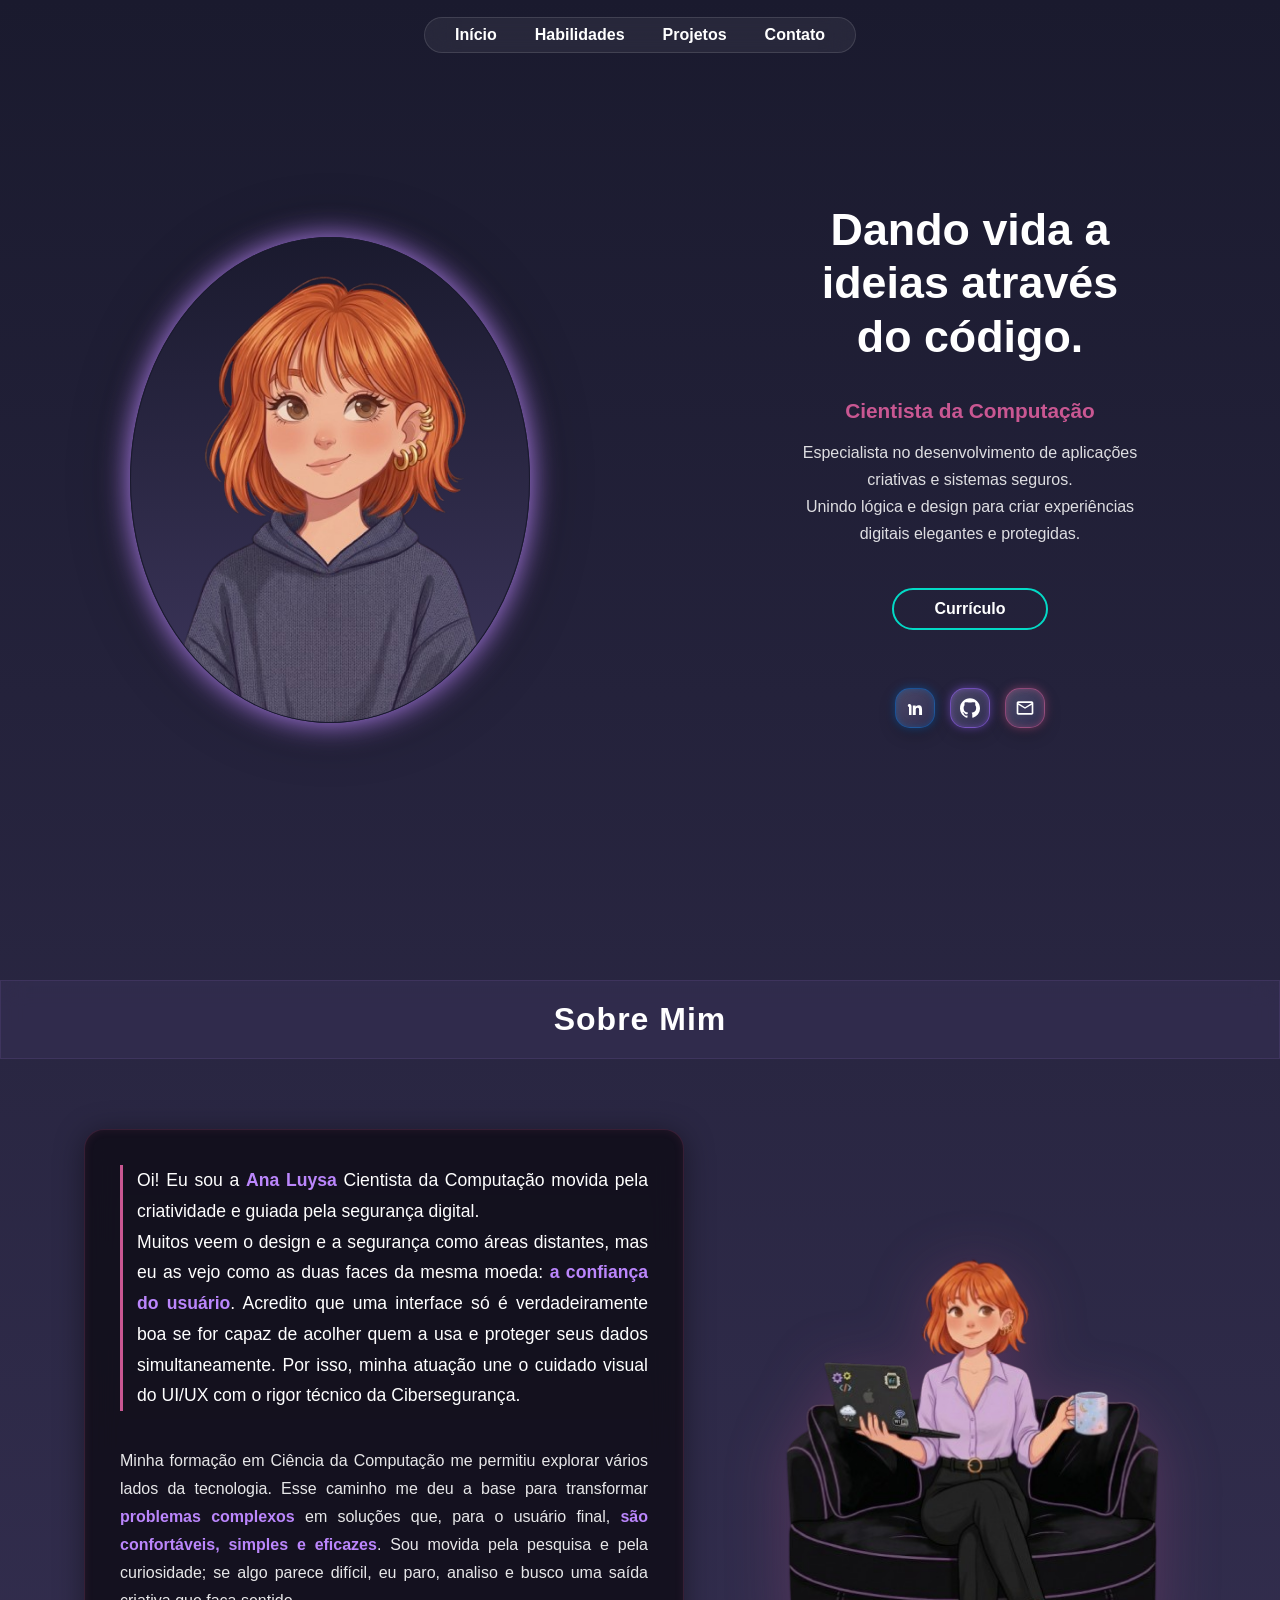
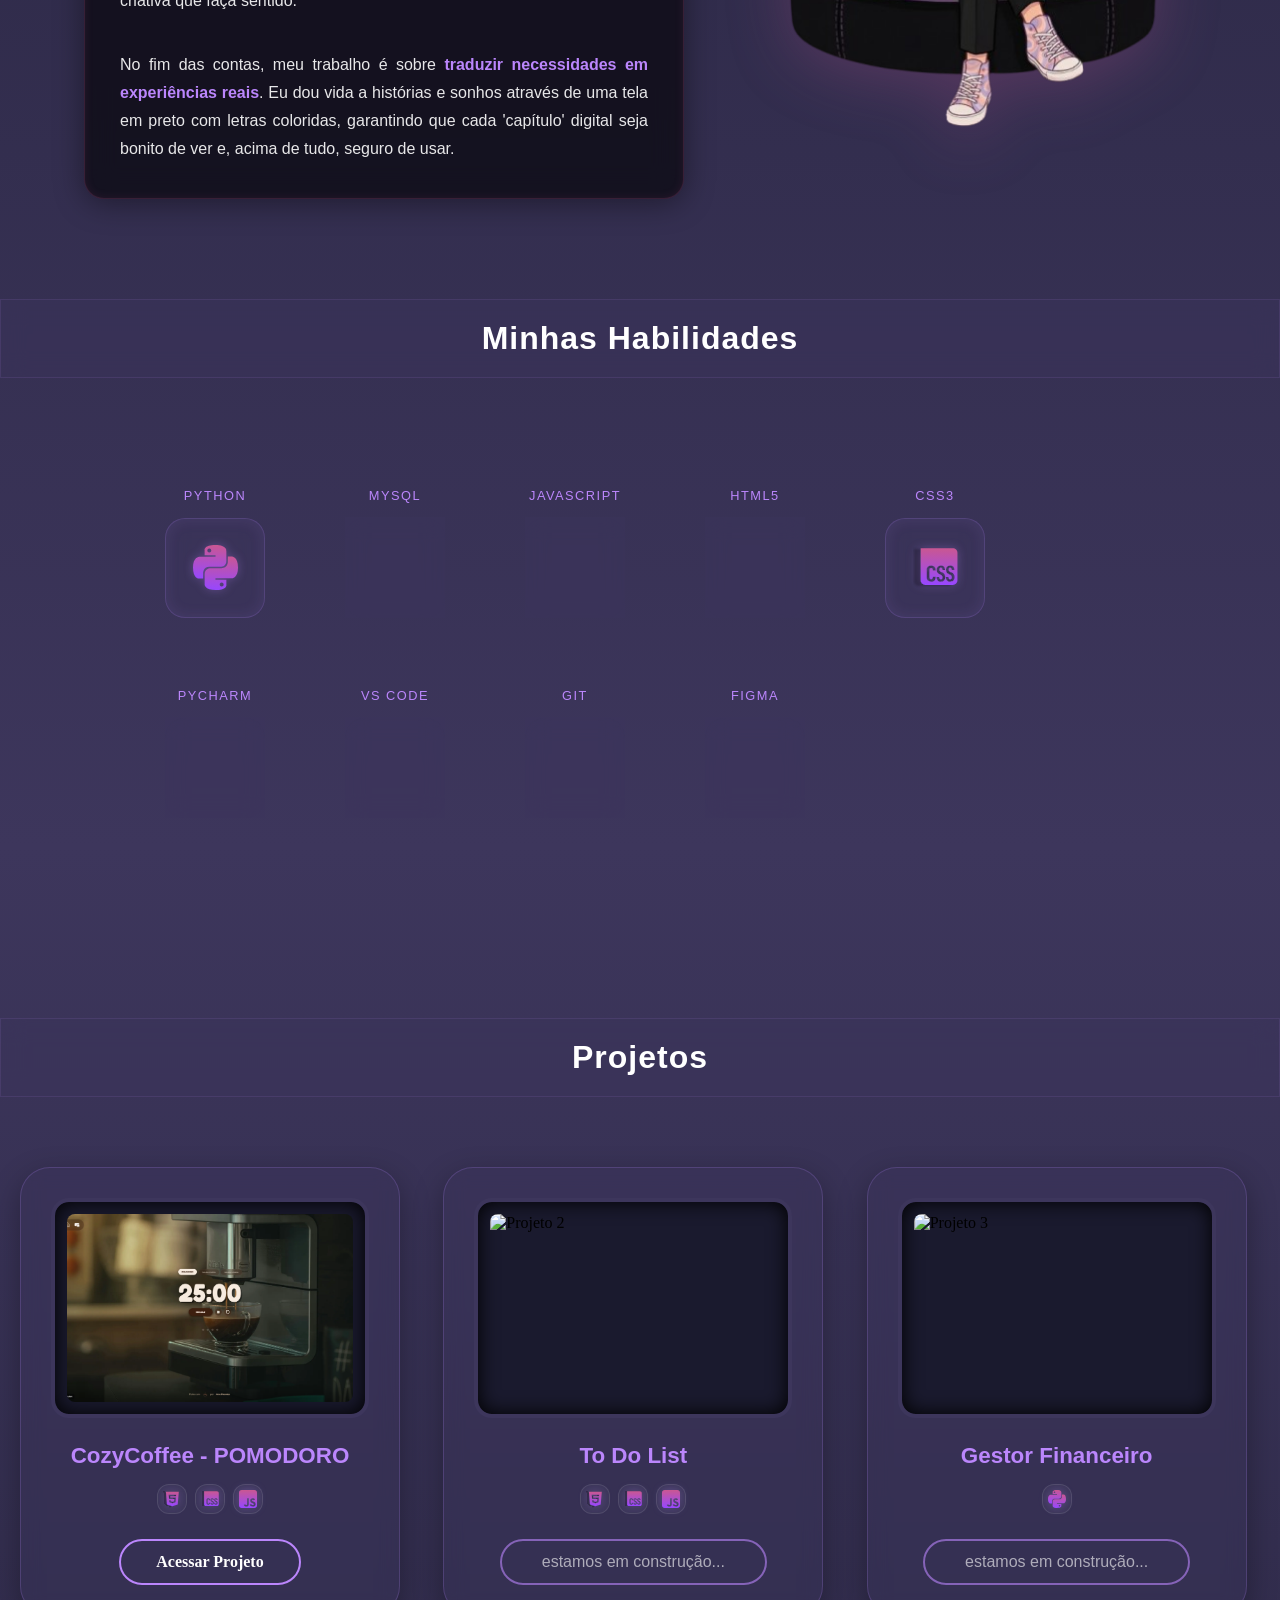
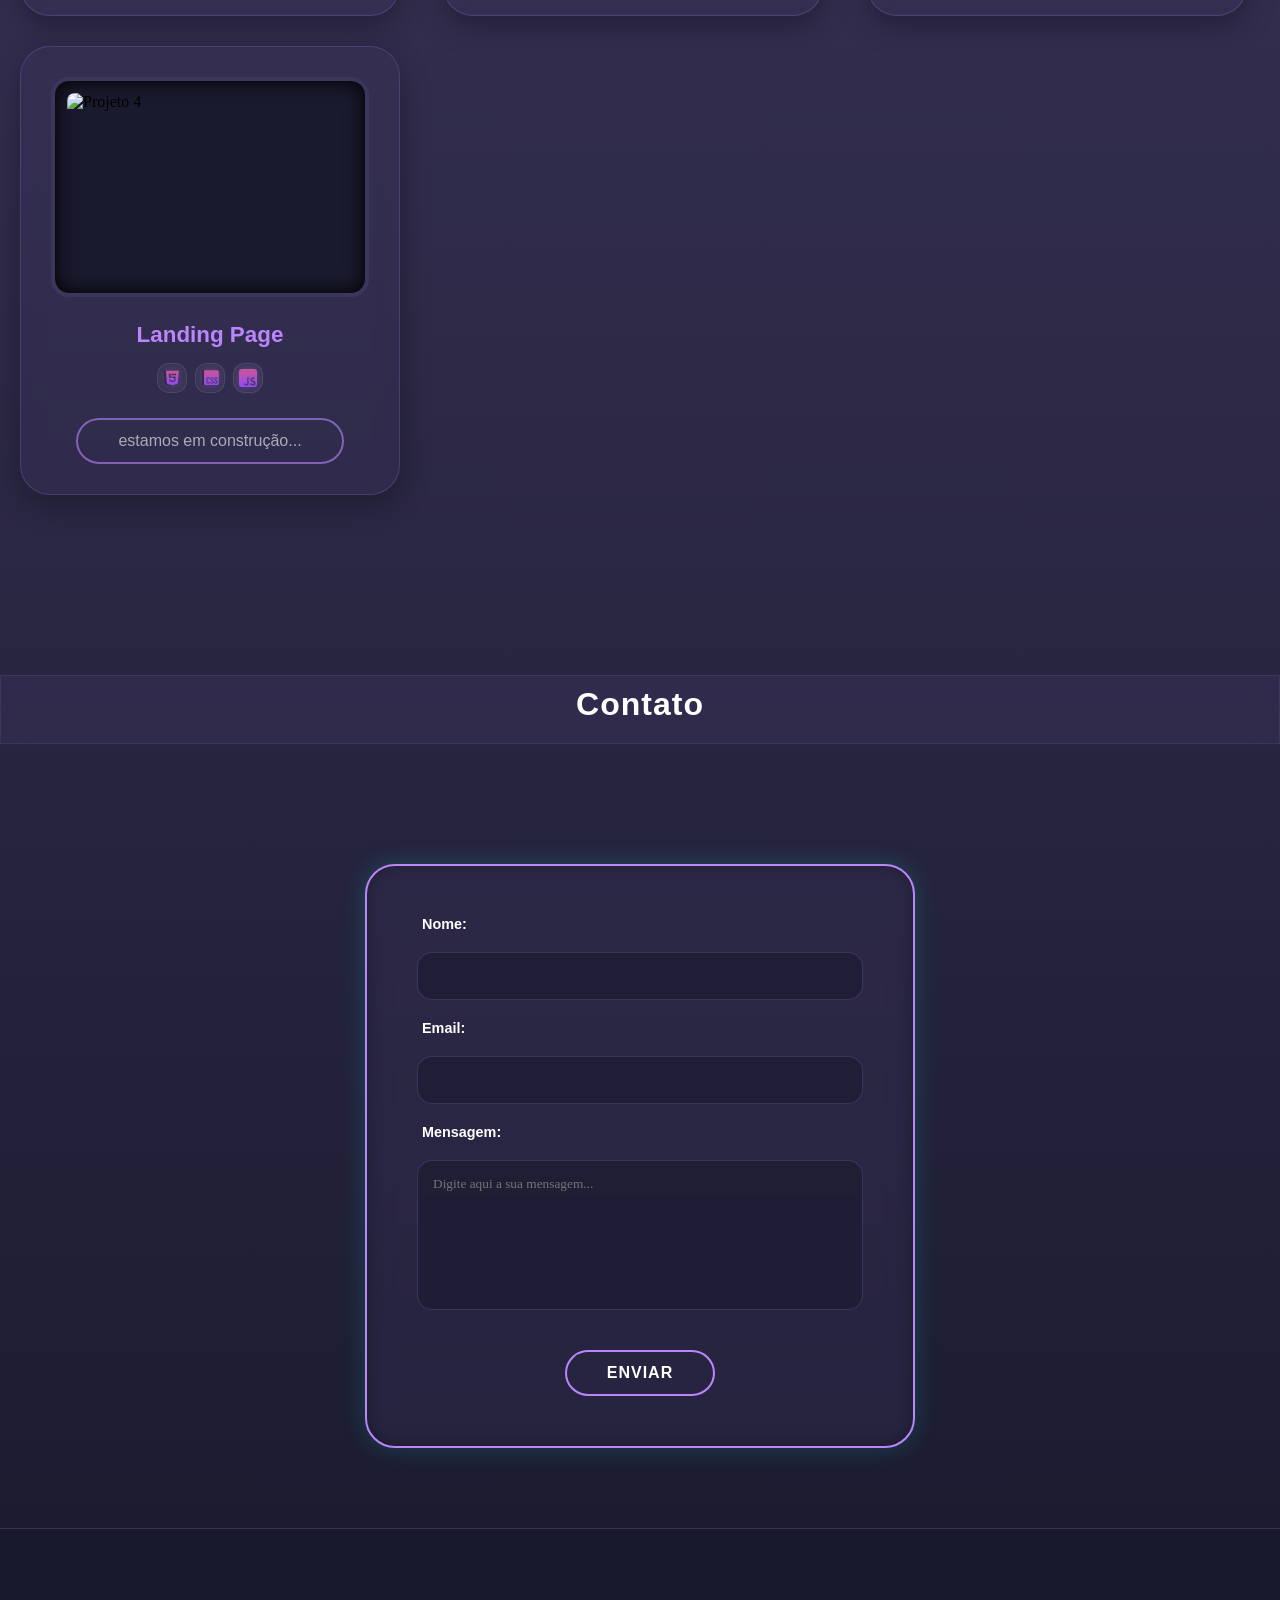
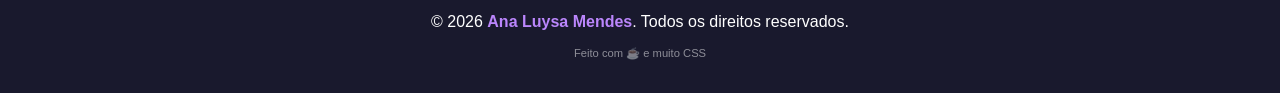
==== commit 8d927a44: "Update portfolio content, assets and styles Rename site title, replace CV asset and swap project ima" ====
--- a/index.html
+++ b/index.html
@@ -7,7 +7,7 @@
       http-equiv="Content-Security-Policy"
       content="default-src 'self'; script-src 'self' 'unsafe-inline' https://unpkg.com; style-src 'self' 'unsafe-inline' https://fonts.googleapis.com; font-src https://fonts.gstatic.com; img-src 'self' https://media.giphy.com data:; connect-src 'self' https://formsubmit.co https://lottie.host https://unpkg.com;"
     />
-    <title>Ana Luysa Mendes</title>
+    <title>Portfolio Ana Mendes</title>
     <link rel="stylesheet" href="portfoilio.css" />
     <link
       rel="shortcut icon"
@@ -241,7 +241,7 @@
         <div class="projetos-container">
           <div class="projeto-item">
             <div class="monitor-frame">
-              <img src="imagens/cozycoffee-proj.png" alt="CozyCoffee" />
+              <img src="imagens/cozycoffee.png" alt="CozyCoffee" />
             </div>
             <div class="projeto-info">
               <h2>CozyCoffee - POMODORO</h2>
@@ -256,15 +256,16 @@
                   <img src="icones/icons_javascript.svg" alt="JS" />
                 </div>
               </div>
-              <a href="#" class="btn-saber-mais">Acessar Projeto</a>
-            </div>
-          </div>
+              <a href="https://asyulmendes.github.io/CozyCoffee/" target="_blank" class="btn-saber-mais">Acessar Projeto</a>
+            </div>
+          </div>
+
           <div class="projeto-item">
             <div class="monitor-frame">
               <img src="imagens/em-construcao.png" alt="Projeto 2" />
             </div>
             <div class="projeto-info">
-              <h2>EM BREVE</h2>
+              <h2>To Do List</h2>
               <div class="tech-glass-pills">
                 <div class="tech-pill">
                   <img src="icones/icons_html.svg" alt="HTML" />
@@ -276,12 +277,41 @@
                   <img src="icones/icons_javascript.svg" alt="JS" />
                 </div>
               </div>
-              <a href="" class="btn-saber-mais">Acessar Projeto</a>
-            </div>
-          </div>
-        </div>
-      </section>
-
+              <a href="" class="btn-construcao">estamos em construção...</a>
+            </div>
+          </div>
+      
+<div class="projeto-item">
+      <div class="monitor-frame">
+        <img src="imagens/em-construcao.png" alt="Projeto 3" />
+      </div>
+      <div class="projeto-info">
+        <h2>Gestor Financeiro</h2>
+        <div class="tech-glass-pills">
+          <div class="tech-pill"><img src="icones/icons_python.svg" alt="Python" /></div>
+        </div>
+        <a href="" class="btn-construcao">estamos em construção...</a>
+      </div>
+    </div>
+
+    <div class="projeto-item">
+      <div class="monitor-frame">
+        <img src="imagens/em-construcao.png" alt="Projeto 4" />
+      </div>
+      <div class="projeto-info">
+        <h2>Landing Page</h2>
+        <div class="tech-glass-pills">
+          <div class="tech-pill"><img src="icones/icons_html.svg" alt="HTML" /></div>
+          <div class="tech-pill"><img src="icones/icons_css.svg" alt="CSS" /></div>
+          <div class="tech-pill"><img src="icones/icons_javascript.svg" alt="JS" /></div>
+         
+        </div>
+        <a href="" class="btn-construcao">estamos em construção...</a>
+      </div>
+    </div>
+
+  </div> </section>
+  
       <section id="contato">
         <h1 class="section">Contato</h1>
         <form
@@ -351,8 +381,7 @@
     <script
       src="https://unpkg.com/@dotlottie/player-component@latest/dist/dotlottie-player.mjs"
       type="module"
-    ></script>
-    <script src="portfolio.js"></script>
+    
     <script src="portfolio.js"></script>
   </body>
 </html>
--- a/portfoilio.css
+++ b/portfoilio.css
@@ -5,14 +5,13 @@
 }
 
 :root {
-  
-  --cor-1: #1a1a2e; 
-  --cor-2: #3d365c; 
-  --cor-3: #c95792; 
-  --cor-4: #bb86fc; 
-  --cor-5: #03dac6; 
-  
-  --cor-texto-principal: #f8f9fa; 
+  --cor-1: #1a1a2e;
+  --cor-2: #3d365c;
+  --cor-3: #c95792;
+  --cor-4: #bb86fc;
+  --cor-5: #03dac6;
+
+  --cor-texto-principal: #f8f9fa;
   --fonte-destaque: "Lora", sans-serif;
   --fonte-texto: "Montserrat", sans-serif;
 }
@@ -23,7 +22,12 @@
 }
 
 body {
-  background-image: linear-gradient(to bottom, var(--cor-1), var(--cor-2), var(--cor-1));  
+  background-image: linear-gradient(
+    to bottom,
+    var(--cor-1),
+    var(--cor-2),
+    var(--cor-1)
+  );
   min-height: 100vh;
   overflow-x: hidden;
 }
@@ -38,8 +42,7 @@
 }
 
 /* ===================== NAV ===================== */
-header
- {
+header {
   background-color: transparent;
   transition: background-color 0.4s ease;
 }
@@ -48,57 +51,58 @@
 }
 
 nav {
-    display: flex;
-    justify-content: center;
-    align-items: center;
-    height: 70px;
-    width: 100%;
-    position: fixed;
-    top: 0;
-    left: 0;
-    z-index: 1000;
-    padding: 0 5%;
-    transition: all 0.4s ease;
+  display: flex;
+  justify-content: center;
+  align-items: center;
+  height: 70px;
+  width: 100%;
+  position: fixed;
+  top: 0;
+  left: 0;
+  z-index: 1000;
+  padding: 0 5%;
+  transition: all 0.4s ease;
 }
 
 .nav-list {
-    display: flex;
-    list-style: none;
-    gap: 10px;
-    font-family: var(--fonte-destaque);
-    font-weight: bold;
-    background: rgba(255, 255, 255, 0.06);
-    backdrop-filter: blur(14px);
-    border: 1px solid rgba(255, 255, 255, 0.12);
-    border-radius: 50px;
-    padding: 8px 16px;
+  display: flex;
+  list-style: none;
+  gap: 10px;
+  font-family: var(--fonte-destaque);
+  font-weight: bold;
+  background: rgba(255, 255, 255, 0.06);
+  backdrop-filter: blur(14px);
+  border: 1px solid rgba(255, 255, 255, 0.12);
+  border-radius: 50px;
+  padding: 8px 16px;
 }
 
 nav.scrolled {
   background-color: rgba(61, 54, 92, 0.92);
   backdrop-filter: blur(12px);
   -webkit-backdrop-filter: blur(12px);
-  box-shadow: 0 0 5px var(--cor-3), 0 0 10px rgba(0, 0, 0, 0.4);
+  box-shadow:
+    0 0 5px var(--cor-3),
+    0 0 10px rgba(0, 0, 0, 0.4);
 }
 
 nav ul {
   list-style: none;
   display: flex;
-  gap: 8px;               
+  gap: 8px;
   font-family: var(--fonte-destaque);
   font-weight: bold;
 
-  
   background: rgba(255, 255, 255, 0.06);
   backdrop-filter: blur(14px);
   -webkit-backdrop-filter: blur(14px);
   border: 1px solid rgba(255, 255, 255, 0.12);
-  border-radius: 50px;    
-  padding: 8px 16px;       
+  border-radius: 50px;
+  padding: 8px 16px;
 }
 
 nav li a {
-   padding: 6px 14px;
+  padding: 6px 14px;
   border-radius: 50px;
   position: relative;
   text-decoration: none;
@@ -112,8 +116,8 @@
   width: 0;
   height: 3px;
   bottom: -5px;
-  left: 50%;                        
-  transform: translateX(-50%);      
+  left: 50%;
+  transform: translateX(-50%);
   background-color: var(--cor-4);
   transition: width 0.3s ease-in-out;
 }
@@ -141,43 +145,80 @@
   height: 100%;
   pointer-events: none;
   z-index: 0;
-
 }
 
 .meteoro {
-    position: absolute;
-    width: 28px;
-    height: 28px;
-    background-size: contain;
-    background-repeat: no-repeat;
-    z-index: -1;
-    pointer-events: none;
-}
-
-.meteoro.figma, .meteoro.python, .meteoro.js, .meteoro.security {
-    filter: drop-shadow(0 0 8px var(--cor-2)); /* Brilho Roxo Neon */
-}
-
-.meteoro.git, .meteoro.vscode, .meteoro.mysql, .meteoro.pycharm, .meteoro.html, .meteoro.css {
-    filter: drop-shadow(0 0 8px var(--cor-1)); /* Brilho Azul Ciano/Futurista */
-}
-
-.meteoro.figma { background-image: url('icones/icons_figma.svg'); }
-.meteoro.security { background-image: url('icones/icons_security.svg'); }
-.meteoro.python { background-image: url('icones/icons_python.svg'); }
-.meteoro.git { background-image: url('icones/icons_github.svg'); }
-.meteoro.vscode { background-image: url('icones/icons_vscode.svg'); }
-.meteoro.mysql { background-image: url('icones/icons_mysql.svg'); }
-.meteoro.pycharm { background-image: url('icones/icons_pycharm.svg'); }
-.meteoro.js { background-image: url('icones/icons_javascript.svg'); }
-.meteoro.html { background-image: url('icones/icons_html.svg'); }
-.meteoro.css { background-image: url('icones/icons_css.svg'); }
+  position: absolute;
+  width: 28px;
+  height: 28px;
+  background-size: contain;
+  background-repeat: no-repeat;
+  z-index: -1;
+  pointer-events: none;
+}
+
+.meteoro.figma,
+.meteoro.python,
+.meteoro.js,
+.meteoro.security {
+  filter: drop-shadow(0 0 8px var(--cor-2)); /* Brilho Roxo Neon */
+}
+
+.meteoro.git,
+.meteoro.vscode,
+.meteoro.mysql,
+.meteoro.pycharm,
+.meteoro.html,
+.meteoro.css {
+  filter: drop-shadow(0 0 8px var(--cor-1)); /* Brilho Azul Ciano/Futurista */
+}
+
+.meteoro.figma {
+  background-image: url("icones/icons_figma.svg");
+}
+.meteoro.security {
+  background-image: url("icones/icons_security.svg");
+}
+.meteoro.python {
+  background-image: url("icones/icons_python.svg");
+}
+.meteoro.git {
+  background-image: url("icones/icons_github.svg");
+}
+.meteoro.vscode {
+  background-image: url("icones/icons_vscode.svg");
+}
+.meteoro.mysql {
+  background-image: url("icones/icons_mysql.svg");
+}
+.meteoro.pycharm {
+  background-image: url("icones/icons_pycharm.svg");
+}
+.meteoro.js {
+  background-image: url("icones/icons_javascript.svg");
+}
+.meteoro.html {
+  background-image: url("icones/icons_html.svg");
+}
+.meteoro.css {
+  background-image: url("icones/icons_css.svg");
+}
 
 @keyframes cairMeteoro {
-    0% { transform: translateY(-100px) rotate(0deg); opacity: 0; }
-    10% { opacity: 0.4; }
-    90% { opacity: 0.4; }
-    100% { transform: translateY(110vh) rotate(720deg); opacity: 0; }
+  0% {
+    transform: translateY(-100px) rotate(0deg);
+    opacity: 0;
+  }
+  10% {
+    opacity: 0.4;
+  }
+  90% {
+    opacity: 0.4;
+  }
+  100% {
+    transform: translateY(110vh) rotate(720deg);
+    opacity: 0;
+  }
 }
 /* ===================== HOMEPAGE ===================== */
 #homepage {
@@ -199,12 +240,12 @@
   max-width: 400px;
   height: auto;
   margin: 5px 0;
-  background-image: linear-gradient( var(--cor-1), var(--cor-2));
+  background-image: linear-gradient(var(--cor-1), var(--cor-2));
   border: 1px solid var(--cor-1);
   border-radius: 70%;
-  box-shadow: 0 0 30px var(--cor-4), 0 0 60px rgba(0, 0, 0, 0.4);
-  
-
+  box-shadow:
+    0 0 30px var(--cor-4),
+    0 0 60px rgba(0, 0, 0, 0.4);
 }
 
 /* ===================== PERFIL + ÍCONES FLUTUANTES ===================== */
@@ -232,7 +273,9 @@
   box-shadow: 0 4px 15px rgba(0, 0, 0, 0.25);
   z-index: 10;
   animation: flutuar 3s ease-in-out infinite;
-  transition: transform 0.3s ease, box-shadow 0.3s ease;
+  transition:
+    transform 0.3s ease,
+    box-shadow 0.3s ease;
 }
 
 .icone-box:hover {
@@ -241,18 +284,16 @@
   animation-play-state: paused;
 }
 
-
 /* ===================== TEXTO HOMEPAGE ===================== */
 #texto-homepage {
   max-width: 350px;
   display: flex;
   flex-direction: column;
-  align-items:center;
+  align-items: center;
   text-align: center;
   margin: 0 auto;
   position: relative;
 }
-
 
 #texto-homepage strong {
   color: white;
@@ -289,33 +330,33 @@
 
 /* ===================== BOTÃO DOWNLOAD CV ===================== */
 .cv-download {
-    position: relative;
-    padding: 10px 40px;
-    background: transparent;
-    border: 2px solid var(--cor-5); /* Azul Ciano para destacar do Roxo */
-    color: white;
-    font-weight: bold;
-    border-radius: 30px;
-    text-decoration: none;
-    overflow: hidden;
-    z-index: 1;
-    transition: 0.4s;
-    display: inline-flex;
-    align-items: center;
-    gap: 8px;
-    margin: 40px auto 0 auto;
+  position: relative;
+  padding: 10px 40px;
+  background: transparent;
+  border: 2px solid var(--cor-5); /* Azul Ciano para destacar do Roxo */
+  color: white;
+  font-weight: bold;
+  border-radius: 30px;
+  text-decoration: none;
+  overflow: hidden;
+  z-index: 1;
+  transition: 0.4s;
+  display: inline-flex;
+  align-items: center;
+  gap: 8px;
+  margin: 40px auto 0 auto;
 }
 
 .cv-download::before {
-  content: '';
-    position: absolute;
-    top: 0;
-    left: -100%;
-    width: 100%;
-    height: 100%;
-    background: var(--cor-5); /* Preenche com Azul Ciano */
-    transition: 0.4s;
-    z-index: -1;
+  content: "";
+  position: absolute;
+  top: 0;
+  left: -100%;
+  width: 100%;
+  height: 100%;
+  background: var(--cor-5); /* Preenche com Azul Ciano */
+  transition: 0.4s;
+  z-index: -1;
 }
 
 .cv-download:hover::before {
@@ -323,8 +364,8 @@
 }
 
 .cv-download:hover {
-color: var(--cor-1); /* Fundo escuro para contraste */
-    box-shadow: 0 0 20px rgba(3, 218, 198, 0.4);
+  color: var(--cor-1); /* Fundo escuro para contraste */
+  box-shadow: 0 0 20px rgba(3, 218, 198, 0.4);
 }
 
 .cv-download:active {
@@ -379,36 +420,57 @@
   height: 40px;
   border-radius: 15px;
   color: #fff;
-  background: linear-gradient(135deg, rgba(255,255,255,0.18), rgba(255,255,255,0.06));
+  background: linear-gradient(
+    135deg,
+    rgba(255, 255, 255, 0.18),
+    rgba(255, 255, 255, 0.06)
+  );
   backdrop-filter: blur(14px) saturate(180%);
   -webkit-backdrop-filter: blur(14px) saturate(180%);
   transition: all 0.35s ease-in-out;
-  box-shadow: inset 0 1px 2px rgba(255,255,255,0.45),
-              inset 0 -2px 6px rgba(0,0,0,0.85),
-              0 6px 16px rgba(0,0,0,0.22);
+  box-shadow:
+    inset 0 1px 2px rgba(255, 255, 255, 0.45),
+    inset 0 -2px 6px rgba(0, 0, 0, 0.85),
+    0 6px 16px rgba(0, 0, 0, 0.22);
 }
 
 .icon-content[data-social="github"] a {
   border: 1px solid rgba(152, 98, 252, 0.6);
-  box-shadow: inset 0 0 6px rgba(152,98,252,0.4), 0 0 10px rgba(152,98,252,0.5), 0 6px 16px rgba(0,0,0,0.25);
+  box-shadow:
+    inset 0 0 6px rgba(152, 98, 252, 0.4),
+    0 0 10px rgba(152, 98, 252, 0.5),
+    0 6px 16px rgba(0, 0, 0, 0.25);
 }
 
 .icon-content[data-social="linkedin"] a {
   border: 1px solid rgba(10, 102, 194, 0.6);
-  box-shadow: inset 0 0 6px rgba(10,102,194,0.4), 0 0 10px rgba(10,102,194,0.5), 0 6px 16px rgba(0,0,0,0.25);
+  box-shadow:
+    inset 0 0 6px rgba(10, 102, 194, 0.4),
+    0 0 10px rgba(10, 102, 194, 0.5),
+    0 6px 16px rgba(0, 0, 0, 0.25);
 }
 
 .icon-content[data-social="email"] a {
   border: 1px solid rgba(201, 87, 146, 0.6);
-  box-shadow: inset 0 0 6px rgba(201,87,146,0.4), 0 0 10px rgba(201,87,146,0.5), 0 6px 16px rgba(0,0,0,0.25);
+  box-shadow:
+    inset 0 0 6px rgba(201, 87, 146, 0.4),
+    0 0 10px rgba(201, 87, 146, 0.5),
+    0 6px 16px rgba(0, 0, 0, 0.25);
 }
 
 .icon-content a::before {
   content: "";
   position: absolute;
-  top: -50%; left: -50%;
-  width: 200%; height: 200%;
-  background: linear-gradient(120deg, rgba(255,255,255,0) 30%, rgba(255,255,255,0.4) 50%, rgba(255,255,255,0) 70%);
+  top: -50%;
+  left: -50%;
+  width: 200%;
+  height: 200%;
+  background: linear-gradient(
+    120deg,
+    rgba(255, 255, 255, 0) 30%,
+    rgba(255, 255, 255, 0.4) 50%,
+    rgba(255, 255, 255, 0) 70%
+  );
   transform: rotate(25deg) translateX(-100%);
   transition: transform 0.8s ease;
   z-index: 0;
@@ -419,7 +481,7 @@
 }
 
 .icon-content a:hover {
-  box-shadow: 3px 2px 45px 0px rgba(0,0,0,0.5);
+  box-shadow: 3px 2px 45px 0px rgba(0, 0, 0, 0.5);
   color: white;
   text-decoration: none;
 }
@@ -432,22 +494,36 @@
 }
 
 @keyframes premiumGradient {
-  0%   { background-position: 0% 50%; }
-  50%  { background-position: 100% 50%; }
-  100% { background-position: 0% 50%; }
+  0% {
+    background-position: 0% 50%;
+  }
+  50% {
+    background-position: 100% 50%;
+  }
+  100% {
+    background-position: 0% 50%;
+  }
 }
 
 .icon-content a .filled {
   position: absolute;
-  top: 0; left: 0;
-  width: 100%; height: 100%;
+  top: 0;
+  left: 0;
+  width: 100%;
+  height: 100%;
   z-index: 0;
   transition: all 0.3s ease-in-out;
   border-radius: 15px;
 }
 
 .icon-content[data-social="github"] a:hover .filled {
-  background: linear-gradient(135deg, var(--cor-2), var(--cor-1), var(--cor-2), var(--cor-2));
+  background: linear-gradient(
+    135deg,
+    var(--cor-2),
+    var(--cor-1),
+    var(--cor-2),
+    var(--cor-2)
+  );
   background-size: 400% 400%;
   animation: premiumGradient 6s ease infinite;
 }
@@ -459,7 +535,13 @@
 }
 
 .icon-content[data-social="email"] a:hover .filled {
-  background: linear-gradient(135deg, var(--cor-1), var(--cor-2), var(--cor-3), var(--cor-1));
+  background: linear-gradient(
+    135deg,
+    var(--cor-1),
+    var(--cor-2),
+    var(--cor-3),
+    var(--cor-1)
+  );
   background-size: 400% 400%;
   animation: premiumGradient 6s ease infinite;
 }
@@ -473,8 +555,8 @@
   padding: 20px 0;
   margin-top: 80px;
   text-align: center;
-  background: rgba(61, 54, 92, 0.4); 
-  border: 1px solid rgba(187, 134, 252, 0.1); 
+  background: rgba(61, 54, 92, 0.4);
+  border: 1px solid rgba(187, 134, 252, 0.1);
   backdrop-filter: blur(12px);
   margin-bottom: 50px;
   width: 100%;
@@ -510,14 +592,20 @@
   border-radius: 20px;
   backdrop-filter: blur(15px);
   -webkit-backdrop-filter: blur(15px);
-  border: 1px solid rgba(201, 87, 146, 0.2); 
-  box-shadow: inset 0 0 10px rgba(201, 87, 146, 0.1), 0 4px 30px rgba(0, 0, 0, 0.4);
-  transition: border-color 0.3s ease, box-shadow 0.3s ease;
+  border: 1px solid rgba(201, 87, 146, 0.2);
+  box-shadow:
+    inset 0 0 10px rgba(201, 87, 146, 0.1),
+    0 4px 30px rgba(0, 0, 0, 0.4);
+  transition:
+    border-color 0.3s ease,
+    box-shadow 0.3s ease;
 }
 
 .conteudo-glass-texto:hover {
   border-color: rgba(201, 87, 146, 0.45);
-  box-shadow: inset 0 0 15px rgba(201, 87, 146, 0.15), 0 8px 40px rgba(0, 0, 0, 0.5);
+  box-shadow:
+    inset 0 0 15px rgba(201, 87, 146, 0.15),
+    0 8px 40px rgba(0, 0, 0, 0.5);
 }
 
 .texto-sobremim-agrupado {
@@ -558,9 +646,8 @@
   filter: drop-shadow(0 15px 40px rgba(201, 87, 146, 0.45));
 }
 
-
 .habilidades-container {
-display: flex;
+  display: flex;
   flex-direction: column;
   align-items: center;
   gap: 50px;
@@ -574,7 +661,6 @@
   flex-direction: column;
   align-items: center;
 }
-
 
 .icones-grid {
   display: grid;
@@ -590,7 +676,7 @@
   flex-direction: column;
   align-items: center;
   gap: 15px;
-  position: relative !important; 
+  position: relative !important;
   top: auto !important;
   left: auto !important;
   right: auto !important;
@@ -606,7 +692,7 @@
 }
 
 .habilidade-card .icone-box {
-  position: relative !important; 
+  position: relative !important;
   width: 100px;
   height: 100px;
   background: rgba(61, 54, 92, 0.4);
@@ -623,15 +709,13 @@
 .habilidade-card:hover .icone-box {
   border-color: var(--cor-5);
   box-shadow: 0 0 20px rgba(3, 218, 198, 0.3);
-  transform: translateY(-10px) !important;
 }
 
 .habilidade-card .icone-box img {
-    width: 45px;
-    height: 45px;
-    filter: drop-shadow(0 0 5px rgba(187, 134, 252, 0.3));
-}
-
+  width: 45px;
+  height: 45px;
+  filter: drop-shadow(0 0 5px rgba(187, 134, 252, 0.3));
+}
 
 /* ===================== PROJETOS ===================== */
 
@@ -641,21 +725,25 @@
 }
 
 .projetos-container {
-  display: flex;
-  flex-wrap: wrap;
+  width: 100%;
+  max-width: 1300px;
+  margin: 0 auto;
+  display: grid;
+  grid-template-columns: repeat(3, 1fr);
   justify-content: center;
   align-items: center;
-  gap: 50px;
+  gap: 30px;
   padding: 20px;
 }
 
 .projeto-item {
-  background:rgba(61, 54, 92, 0.3); 
+  background: rgba(61, 54, 92, 0.3);
   backdrop-filter: blur(10px);
   border: 1px solid rgba(187, 134, 252, 0.2);
   border-radius: 30px;
   padding: 30px;
-  width: 380px;
+  max-width: 380px;
+  min-width: 300px;
   transition: all 0.4s cubic-bezier(0.175, 0.885, 0.32, 1.275);
   display: flex;
   flex-direction: column;
@@ -663,18 +751,15 @@
   box-shadow: 0 10px 30px rgba(0, 0, 0, 0.3);
 }
 
-.projeto-item:hover  {
-
-transform: translateY(-15px);
-border-color: var(--cor-5);
-box-shadow: 0 0 40px rgba(3, 218, 198, 0.2);
-
+.projeto-item:hover {
+  border-color: var(--cor-5);
+  box-shadow: 0 0 40px rgba(3, 218, 198, 0.2);
 }
 
 .monitor-frame {
   width: 100%;
   height: 220px;
-  background:var(--cor-1) ;
+  background: var(--cor-1);
   padding: 12px;
   border-radius: 18px;
   border: 4px solid var(--cor-2);
@@ -692,11 +777,11 @@
 }
 
 .projeto-info {
-    width: 100%;
-    display: flex;
-    flex-direction: column;
-    align-items: center;
-    gap: 5px;
+  width: 100%;
+  display: flex;
+  flex-direction: column;
+  align-items: center;
+  gap: 5px;
 }
 
 .projeto-info h2 {
@@ -711,24 +796,23 @@
 .tech-glass-pills {
   display: flex;
   gap: 8px;
-  margin-top:5px;
+  margin-top: 5px;
   margin-bottom: 20px;
   justify-content: center;
 }
 
 .tech-pill {
-width: 30px;
-    height: 30px;
-    background: rgba(255, 255, 255, 0.03);
-    backdrop-filter: blur(5px);
-    border: 1px solid rgba(255, 255, 255, 0.1);
-    border-radius: 12px;
-    display: flex;
-    justify-content: center;
-    align-items: center;
-    transition: 0.3s;
-}
-
+  width: 30px;
+  height: 30px;
+  background: rgba(255, 255, 255, 0.03);
+  backdrop-filter: blur(5px);
+  border: 1px solid rgba(255, 255, 255, 0.1);
+  border-radius: 12px;
+  display: flex;
+  justify-content: center;
+  align-items: center;
+  transition: 0.3s;
+}
 
 .tech-pill img {
   width: 18px;
@@ -737,73 +821,66 @@
 }
 
 .btn-saber-mais {
-    position: relative;
-    padding: 12px 35px;
-    background: transparent;
-    border: 2px solid var(--cor-4);
-    color: white;
-    text-decoration: none;
-    border-radius: 25px;
-    font-weight: bold;
-    overflow: hidden;
-    z-index: 1;
-    transition: 0.4s;
-    cursor: pointer;
+  position: relative;
+  padding: 12px 35px;
+  background: transparent;
+  border: 2px solid var(--cor-4);
+  color: white;
+  text-decoration: none;
+  border-radius: 25px;
+  font-weight: bold;
+  overflow: hidden;
+  z-index: 1;
+  transition: 0.4s;
+  cursor: pointer;
 }
 
 .btn-saber-mais::before {
-    content: '';
-    position: absolute;
-    top: 0;
-    left: -100%;
-    width: 100%;
-    height: 100%;
-    background: var(--cor-4);
-    transition: 0.4s;
-    z-index: -1;
+  content: "";
+  position: absolute;
+  top: 0;
+  left: -100%;
+  width: 100%;
+  height: 100%;
+  background: var(--cor-4);
+  transition: 0.4s;
+  z-index: -1;
 }
 
 .btn-saber-mais:hover {
-    color: var(--cor-1);
+  color: var(--cor-1);
 }
 
 .btn-saber-mais:hover::before {
-    left: 0;
-}
-
-
-
-
+  left: 0;
+}
 
 /* ===================== CONTATO ===================== */
 
 #contato {
-  
-    min-height: 80vh; 
-    display: flex;
-    flex-direction: column;
-    align-items: center; 
-    justify-content: center;
-    
-}
-
+  min-height: 80vh;
+  display: flex;
+  flex-direction: column;
+  align-items: center;
+  justify-content: center;
+}
 
 #contato form {
   background: rgba(61, 54, 92, 0.3);
-  backdrop-filter: blur(15px); 
+  backdrop-filter: blur(15px);
   padding: 50px;
   border-radius: 30px;
   width: 100%;
   max-width: 550px;
   border: 2px solid var(--cor-4);
-  box-shadow: 0 0 25px rgba(3, 218, 198, 0.2), 
-                inset 0 0 15px rgba(0, 0, 0, 0.3);
+  box-shadow:
+    0 0 25px rgba(3, 218, 198, 0.2),
+    inset 0 0 15px rgba(0, 0, 0, 0.3);
   display: flex;
   flex-direction: column;
   align-items: stretch;
   gap: 20px;
   margin: 0 auto;
-
 }
 
 #contato h1.section {
@@ -821,8 +898,9 @@
   margin-left: 5px;
 }
 
-#contato input, #contato textarea {
-  background: rgba(26,26,46,0.6);
+#contato input,
+#contato textarea {
+  background: rgba(26, 26, 46, 0.6);
   border: 1px solid rgba(187, 134, 252, 0.2);
   border-radius: 15px;
   padding: 15px;
@@ -831,11 +909,12 @@
   transition: 0.3s;
 }
 
-#contato input:focus, #contato textarea:focus {
+#contato input:focus,
+#contato textarea:focus {
   outline: none;
   border-color: var(--cor-5);
   background: rgba(26, 26, 46, 0.8);
-    box-shadow: 0 0 10px rgba(3, 218, 198, 0.1);
+  box-shadow: 0 0 10px rgba(3, 218, 198, 0.1);
 }
 
 #contato textarea {
@@ -844,23 +923,23 @@
 }
 
 .btn-enviar {
-    align-self: center;
-    position: relative;
-    padding: 12px 40px;
-    background: transparent;
-    border: 2px solid var(--cor-4);
-    color: white;
-    font-size: 1rem;
-    font-weight: bold;
-    font-family: var(--fonte-destaque);
-    text-transform: uppercase;
-    letter-spacing: 1px;
-    border-radius: 25px;
-    cursor: pointer;
-    overflow: hidden;
-    z-index: 1;
-    transition: 0.4s;
-    margin-top: 20px;
+  align-self: center;
+  position: relative;
+  padding: 12px 40px;
+  background: transparent;
+  border: 2px solid var(--cor-4);
+  color: white;
+  font-size: 1rem;
+  font-weight: bold;
+  font-family: var(--fonte-destaque);
+  text-transform: uppercase;
+  letter-spacing: 1px;
+  border-radius: 25px;
+  cursor: pointer;
+  overflow: hidden;
+  z-index: 1;
+  transition: 0.4s;
+  margin-top: 20px;
 }
 
 .btn-enviar:hover {
@@ -872,12 +951,24 @@
 .btn-enviar::before {
   left: 0;
   color: var(--cor-texto-principal);
-  }
-
-  .btn-enviar:focus {
-    outline: none;
-  }
-
+}
+
+.btn-enviar:focus {
+  outline: none;
+}
+
+.btn-construcao {
+  opacity: 0.6;
+  padding: 12px 40px;
+  cursor: no-drop;
+  background: transparent;
+  border: 2px solid var(--cor-4);
+  color: white;
+  font-family: var(--fonte-destaque);
+  font-size: 1rem;
+  font-weight: lighter;
+  border-radius: 25px;
+}
 
 /* ===================== FORMULARIO ===================== */
 .field-honey {
@@ -887,7 +978,6 @@
   left: -9999px;
 }
 
-
 .feedback-success {
   display: flex;
   flex-direction: column;
@@ -900,14 +990,14 @@
 }
 
 .feedback-success dotlottie-player {
-    display: block;
-    margin: 0 auto; 
+  display: block;
+  margin: 0 auto;
 }
 
 .feedback-title {
   color: var(--cor-texto-principal);
   font-size: 1.6rem;
-  font-weight:700;
+  font-weight: 700;
   margin-bottom: 90%;
   font-family: var(--fonte-destaque);
   margin-top: -10px;
@@ -915,108 +1005,111 @@
 }
 
 .feedback-text {
-    color: #eee;
-    font-size: 1rem;
-    line-height: 1.4;
+  color: #eee;
+  font-size: 1rem;
+  line-height: 1.4;
   font-family: var(--fonte-texto);
-    margin-top: 0; 
-    max-width: 90%;
-    opacity: 0.9;
+  margin-top: 0;
+  max-width: 90%;
+  opacity: 0.9;
 }
 
 @keyframes fadeIn {
-  from { opacity: 0; transform: translateY(-15px); }
-  to { opacity: 1; transform: translateY(0); }
-}
-
-
-  /* ===================== RODAPÉ ===================== */
-
-  footer {
-    width: 100%;
-    padding: 30px 0;
-    background: rgba(26, 26, 46, 0.9);
-    backdrop-filter: blur(10px);
-    border-top: 1px solid rgba(187, 134, 252, 0.2);
-    text-align: center;
-    margin-top: 80px;
-  }
-
-  footer o {
-    color: rgba(255, 255, 255, 0.07);
-    font-size: 0.9rem;
-    font-family: var(--fonte-destaque);
-  
-  }
-
-  footer a {
-    color: var(--cor-4);
-    text-decoration: none;
-    font-weight: bold;
-    transition: 0.3s;
-    position: relative;
-  }
-
-  footer a:hover {
-    color: var(--cor-5);
-    text-shadow: 0 0 10px var(--cor-5);
-  }
-
-  footer a::after {
-    content: "";
-    position: absolute;
-    width: 0;
-    height: 1px;
-    bottom: -2px;
-    background-color: var(--cor-5);
-    left: 0;
-    bottom: -5px;
-    transition: width 0.3s;
-  }
-
-  footer a:hover::after {
-    width: 100%;
-  }
+  from {
+    opacity: 0;
+    transform: translateY(-15px);
+  }
+  to {
+    opacity: 1;
+    transform: translateY(0);
+  }
+}
+
+/* ===================== RODAPÉ ===================== */
+
+footer {
+  width: 100%;
+  padding: 30px 0;
+  background: rgba(26, 26, 46, 0.9);
+  backdrop-filter: blur(10px);
+  border-top: 1px solid rgba(187, 134, 252, 0.2);
+  text-align: center;
+  margin-top: 80px;
+}
+
+footer o {
+  color: rgba(255, 255, 255, 0.07);
+  font-size: 0.9rem;
+  font-family: var(--fonte-destaque);
+}
+
+footer a {
+  color: var(--cor-4);
+  text-decoration: none;
+  font-weight: bold;
+  transition: 0.3s;
+  position: relative;
+}
+
+footer a:hover {
+  color: var(--cor-5);
+  text-shadow: 0 0 10px var(--cor-5);
+}
+
+footer a::after {
+  content: "";
+  position: absolute;
+  width: 0;
+  height: 1px;
+  bottom: -2px;
+  background-color: var(--cor-5);
+  left: 0;
+  bottom: -5px;
+  transition: width 0.3s;
+}
+
+footer a:hover::after {
+  width: 100%;
+}
 /* ===================== RESPONSIVIDADE MOBILE ===================== */
 @media (max-width: 900px) {
   nav {
     justify-content: flex-end !important;
     padding: 0 5%;
   }
- 
-.menu-toggle {
-        display: block;
-        cursor: pointer;
-        z-index: 9999;
-        position: relative; 
-    }
-.nav-list {
-        display: flex;
-        flex-direction: column;
-        position: fixed;
-        top: 0;
-        right: -100% !important; 
-        left: auto !important;
-        width: 100%;
-        height: 100vh;
-        background: rgba(26, 26, 46, 0.534);
-        backdrop-filter: blur(15px);
-        justify-content: center;
-        align-items: center;
-        transition: 0.4s ease;
-        border-radius: 0; 
-        border: none;
-        z-index: 1050;
-    }
-
-    
-    .nav-list.active {
-        right: 0 !important;
-    }
-
-    .nav-list li {
-        margin: 20px 0;
-    }
+
+  .menu-toggle {
+    display: block;
+    cursor: pointer;
+    z-index: 9999;
+    position: relative;
+  }
+  .nav-list {
+    display: flex;
+    flex-direction: column;
+    position: fixed;
+    top: 0;
+    right: -100% !important;
+    left: auto !important;
+    width: 100%;
+    height: 100vh;
+    background: rgba(26, 26, 46, 0.534);
+    backdrop-filter: blur(15px);
+    justify-content: center;
+    align-items: center;
+    transition: 0.4s ease;
+    border-radius: 0;
+    border: none;
+    z-index: 1050;
+  }
+
+  .nav-list.active {
+    right: 0 !important;
+  }
+
+  .nav-list li {
+    margin: 20px 0;
+  }
 
   #homepage {
     flex-direction: column;
@@ -1058,14 +1151,13 @@
     max-width: 260px;
   }
 
-.icones-grid {
+  .icones-grid {
     grid-template-columns: repeat(3, 1fr);
     gap: 20px;
   }
 
-  
   .projeto-item {
-    width: 100% !important; 
+    width: 100% !important;
     max-width: 380px;
     padding: 20px;
   }
@@ -1074,19 +1166,16 @@
     width: 38px;
     height: 38px;
   }
-  
-
-}
-
-
-
-
+
+  .projetos-container {
+    grid-template-columns: repeat(2, 1fr);
+  }
+}
 
 @media (max-width: 600px) {
-
-   .nav {
+  .nav {
     display: none;
-   }
+  }
   #texto-homepage h1 {
     font-size: 1.8em;
   }
@@ -1094,77 +1183,96 @@
   #texto-homepage h2 {
     font-size: 1.1em;
   }
+  
 
   .perfil-container {
     width: 260px;
     height: 330px;
   }
 
-  .js  { left: -5%; }
-  .git { right: 0%; }
+  .js {
+    left: -5%;
+  }
+  .git {
+    right: 0%;
+  }
 
   .section {
     font-size: 1.3em;
+    width: 100%;
+    max-width: 100%;
+    text-align: center;
+    ;
+  }
+
+  .icones-grid {
+    grid-template-columns: repeat(auto-fit, minmax(80px, 1fr)) !important;
+    width: 100%;
+    gap: 30px;
+    padding: 10px;
   }
 
   .icon-content a {
     width: 40px;
     height: 40px;
-  
   }
 
   .icon-content a svg {
     width: 20px;
     height: 20px;
   }
-  #contato, #projetos, #minhas-habilidades {
-        padding-left: 20px !important;
-        padding-right: 20px !important;
-    }
-    #contato form {
-        width: 100%; 
-        padding: 25px 15px; 
-        box-sizing: border-box; 
-        border-radius: 20px;
-}
-.projetos-container {
-        gap: 30px;
-    }
-    .projeto-item {
-        width: 100%; 
-        box-sizing: border-box;
-        padding: 20px;
-    }
-
-    
-    #contato input, #contato textarea {
-        font-size: 16px; 
-        padding: 12px;
-    }
-    .menu-toggle {
+  #contato,
+  #projetos,
+  #minhas-habilidades {
+    padding-left: 20px !important;
+    padding-right: 20px !important;
+  }
+  #contato form {
+    width: 100%;
+    padding: 25px 15px;
+    box-sizing: border-box;
+    border-radius: 20px;
+  }
+  .projetos-container {
+    width: 100%;
+    gap: 30px;
+    grid-template-columns: 1fr;
+  }
+  .projeto-item {
+    max-width: 320px;
+    box-sizing: border-box;
+    padding: 10px;
+  }
+
+  #contato input,
+  #contato textarea {
+    font-size: 16px;
+    padding: 12px;
+  }
+  .menu-toggle {
     display: block;
     cursor: pointer;
-}
-.menu-toggle .bar {
+  }
+  .menu-toggle .bar {
     display: block;
     width: 25px;
     height: 3px;
     margin: 5px auto;
     background-color: var(--cor-4);
     transition: 0.3s;
-}
-.bar {
+  }
+  .bar {
     display: block;
     width: 25px;
     height: 3px;
     margin: 5px auto;
     background-color: var(--cor-4);
     transition: 0.3s;
-}
-
-.nav-list {
+  }
+
+  .nav-list {
     position: fixed;
-    left: -100%; 
+    left: -100%;
     top: 70px;
     flex-direction: column;
     background: rgba(26, 26, 46, 0.95);
@@ -1174,18 +1282,18 @@
     text-align: center;
     transition: 0.3s;
     z-index: 1000;
-}
-
-.nav-list.active {
-    left: 0; 
-}
-
-.nav-list li {
+  }
+
+  .nav-list.active {
+    left: 0;
+  }
+
+  .nav-list li {
     margin: 25px 0;
-}
-.nav-list li a {
+  }
+  .nav-list li a {
     font-size: 1.2em;
     color: white;
     font-weight: bold;
-} 
-}+  }
+}
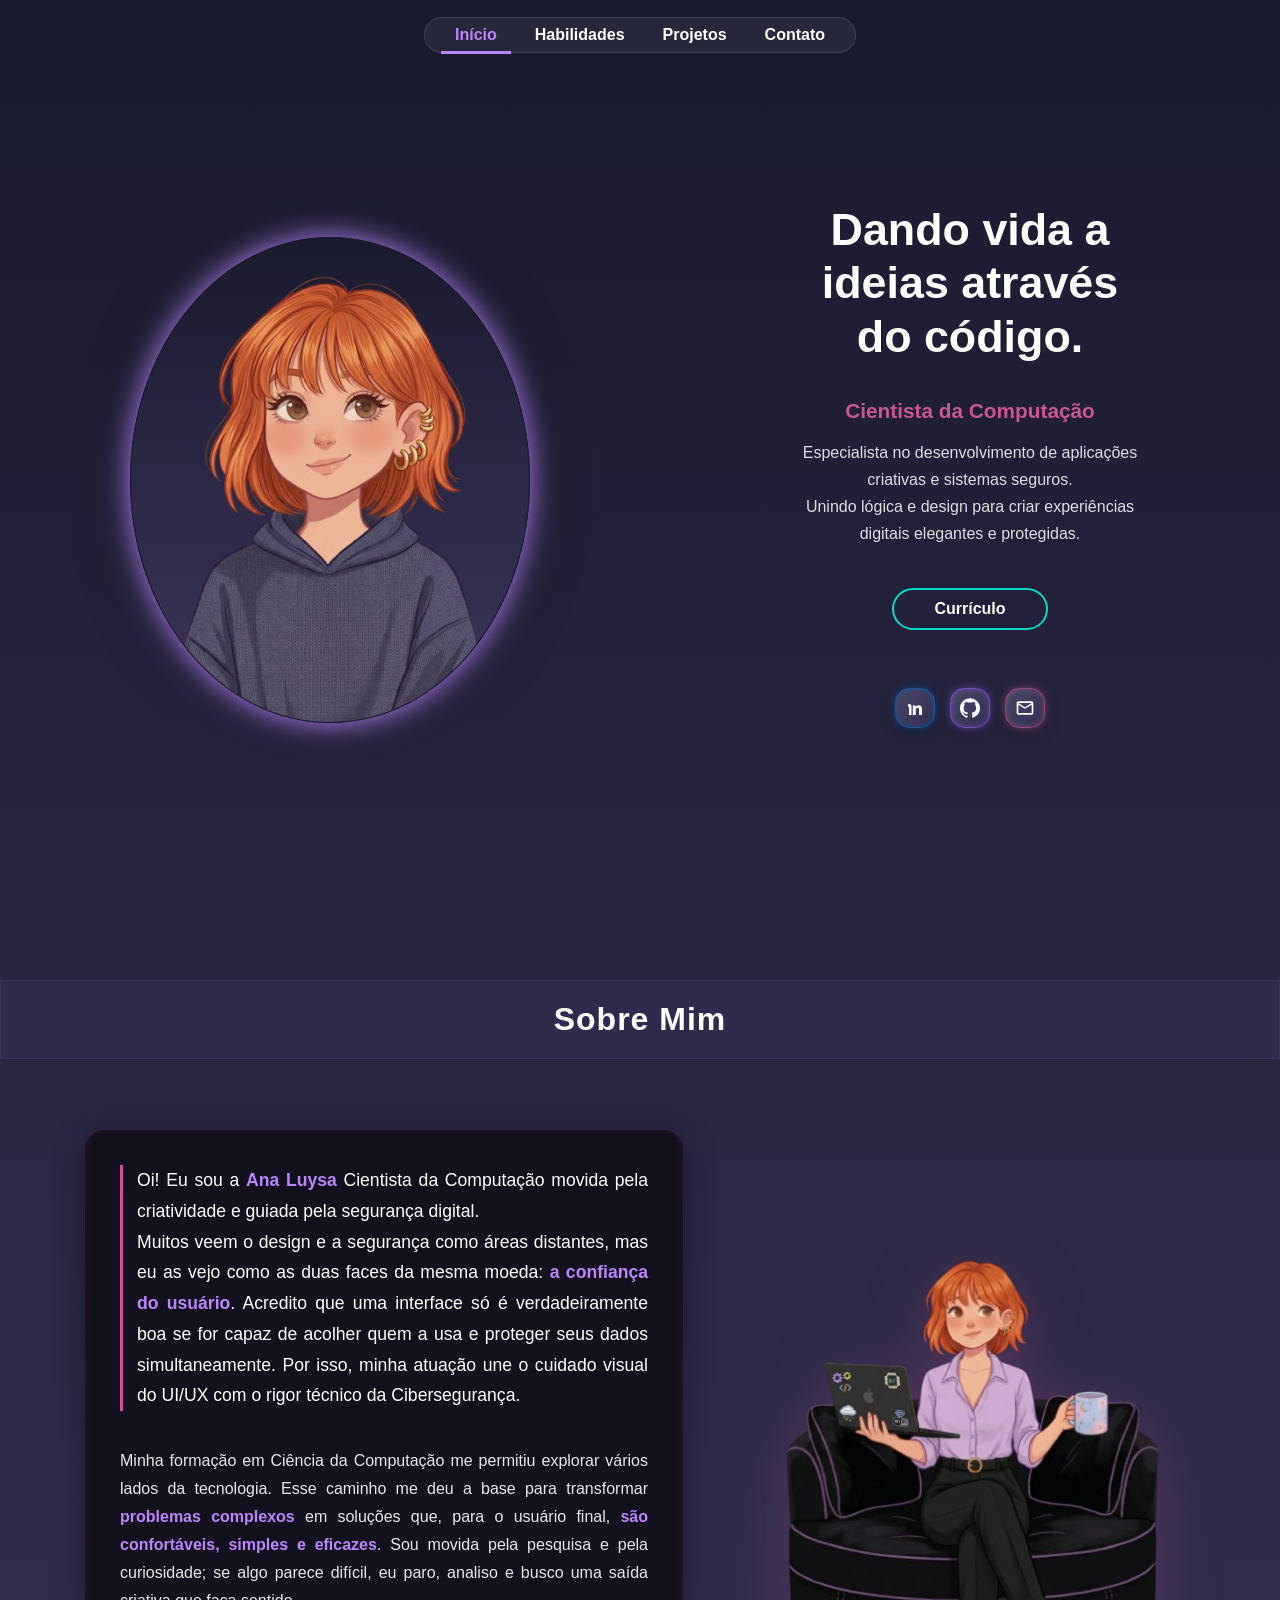
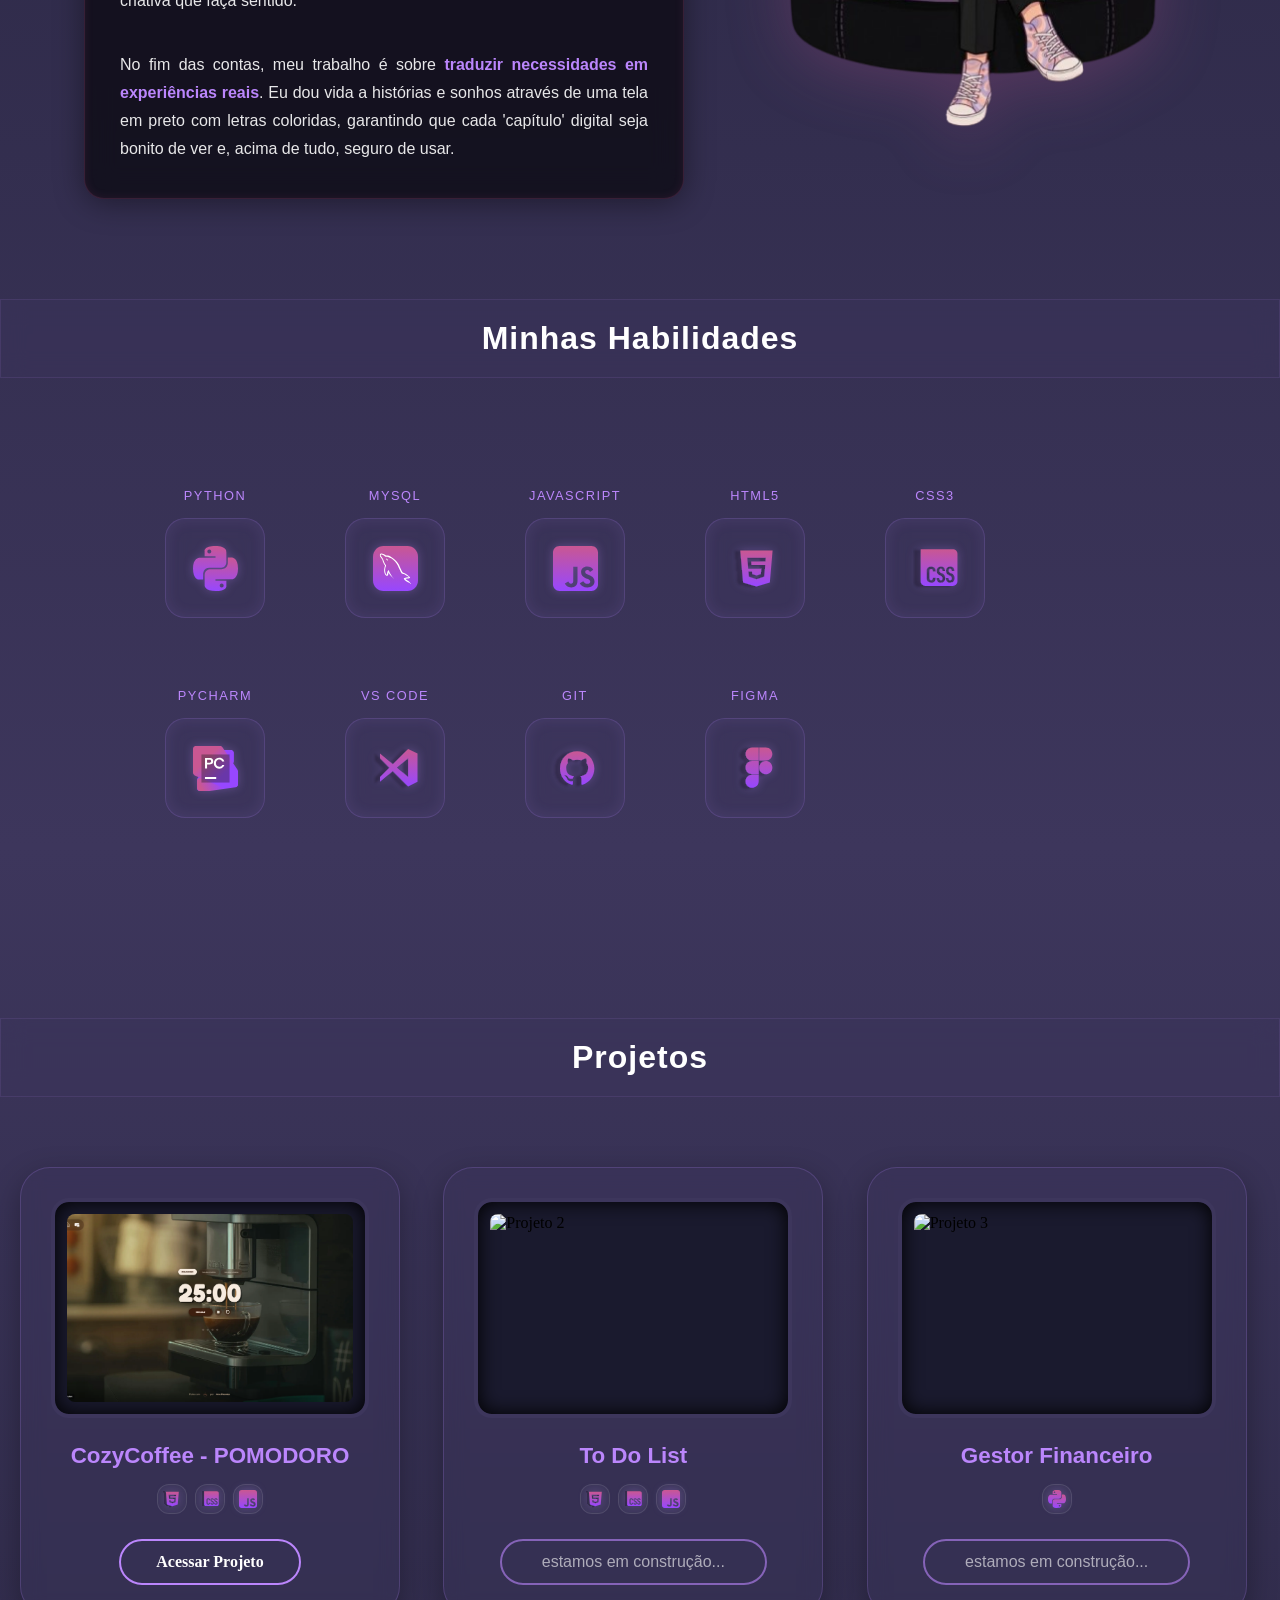
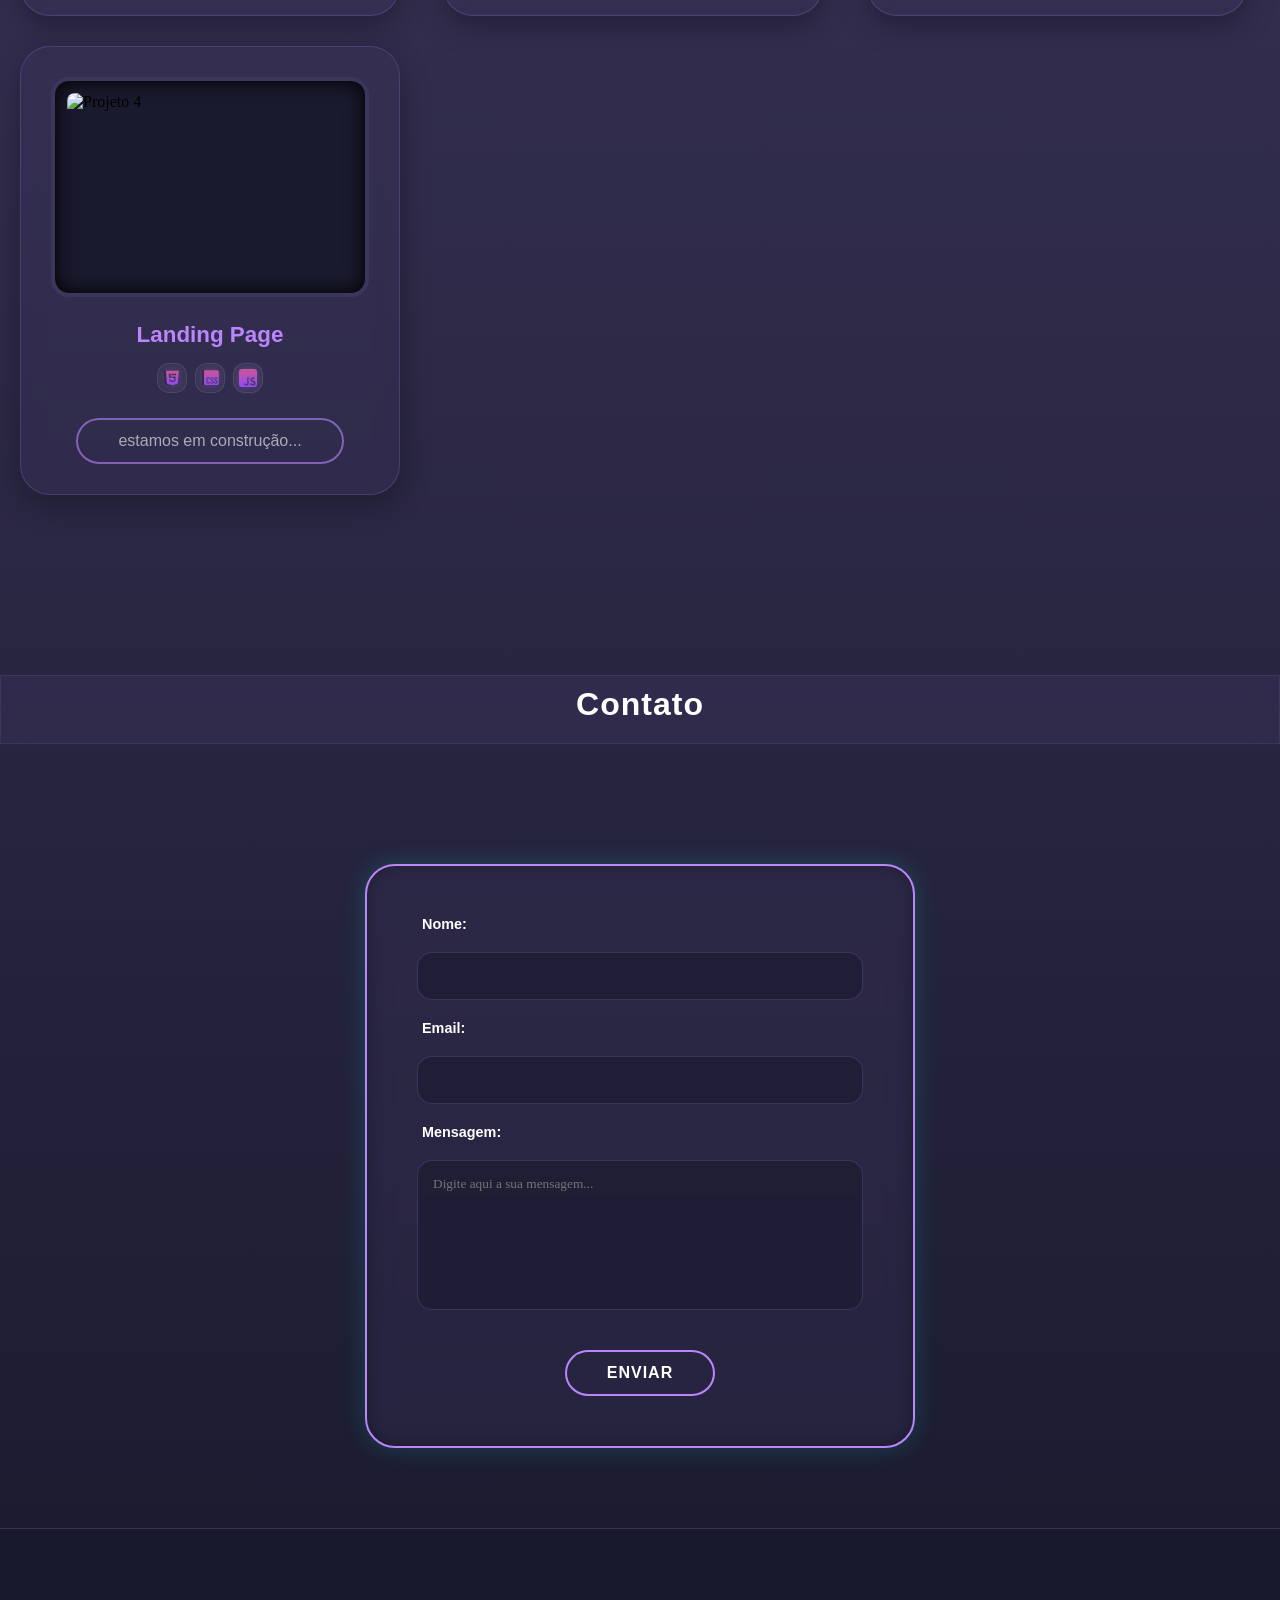
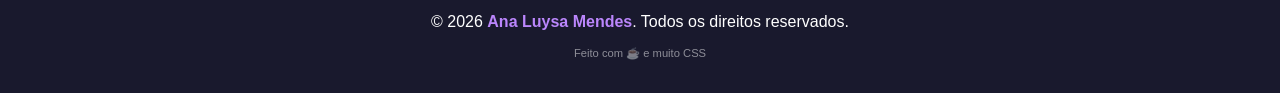
==== commit e1f6b5fb: "correcao de bug no js" ====
--- a/index.html
+++ b/index.html
@@ -378,10 +378,11 @@
         Feito com ☕ e muito CSS
       </p>
     </footer>
-    <script
-      src="https://unpkg.com/@dotlottie/player-component@latest/dist/dotlottie-player.mjs"
-      type="module"
-    
+  <script 
+      src="https://unpkg.com/@dotlottie/player-component@latest/dist/dotlottie-player.mjs" 
+      type="module">
+    </script>
+
     <script src="portfolio.js"></script>
   </body>
 </html>
